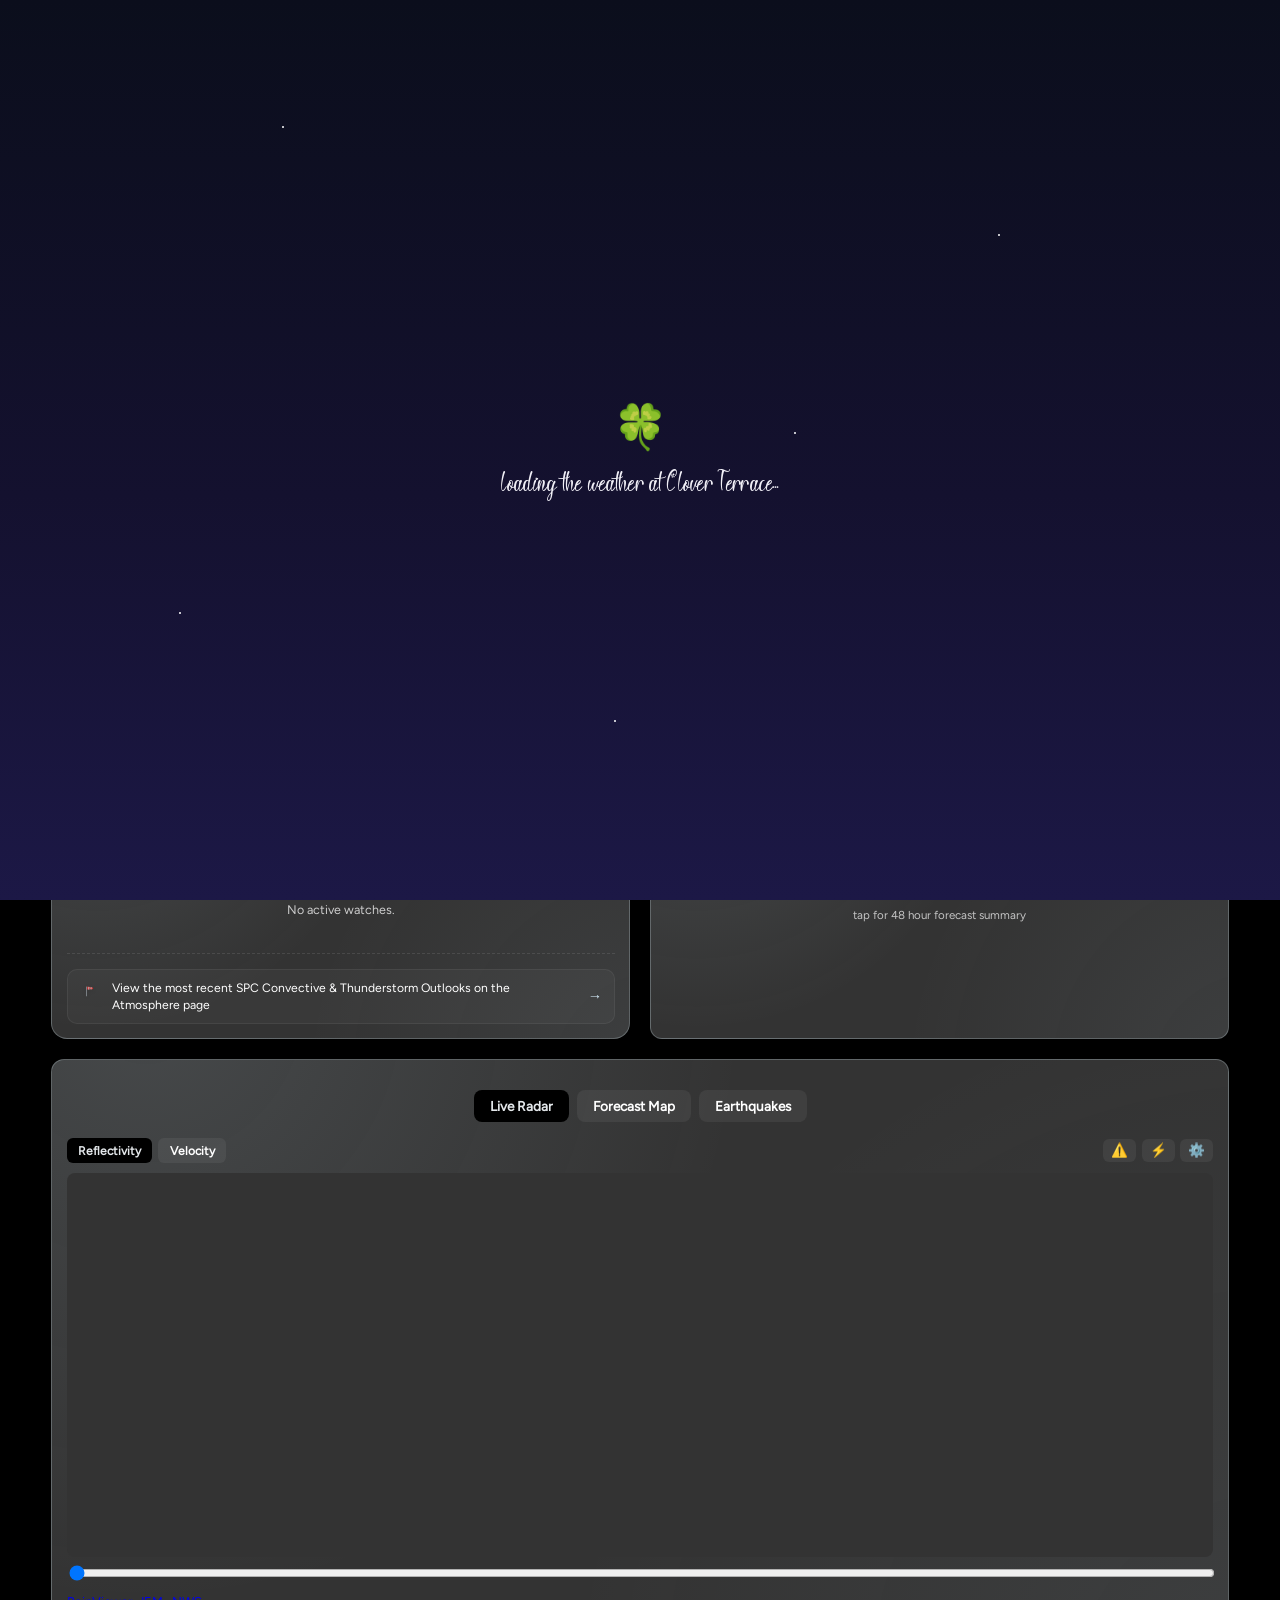
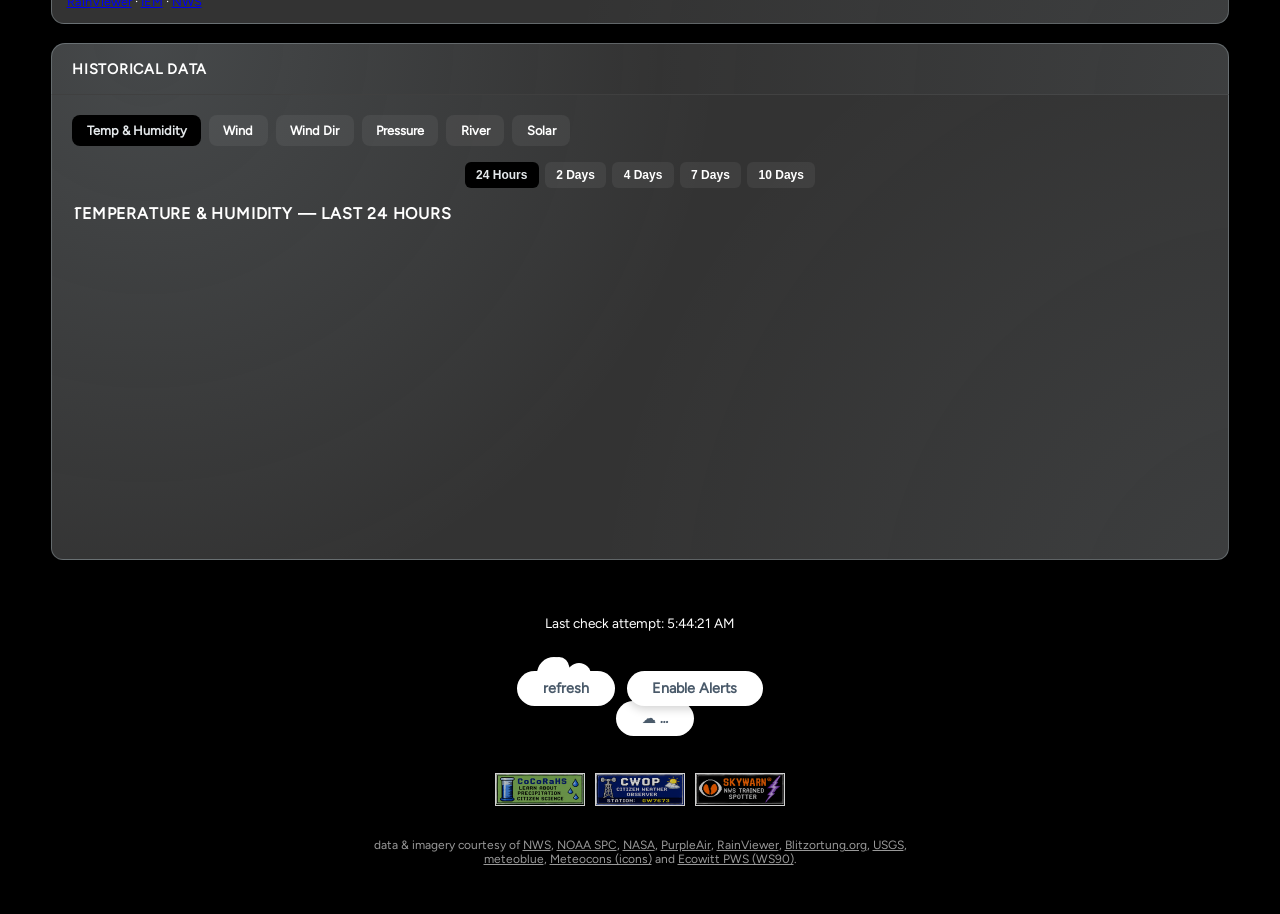
==== index.html @ 5efd1cf9 "Add files via upload" ====
<!DOCTYPE html>
<html lang="en">
<head>
<meta charset="UTF-8">
<script>
  // ~~~~~~~ 🌩️☀️🌈 FOUC prevention 🌈🌤️🌧️ ~~~~~~~\\
  (function () {
    var CACHE_KEY = 'cloverWeatherThemeCache';
    var cached = null;
    try {
      cached = JSON.parse(localStorage.getItem(CACHE_KEY) || 'null');
    } catch (e) {
      cached = null;
    }

    var hour = new Date().getHours();
    var isNightNow = hour < 6 || hour >= 20;

    // only trust the cached theme if it's still the right time-of-day  🌤️
    if (cached && cached.vars && cached.isNight === isNightNow) {
      var root = document.documentElement.style;
      for (var key in cached.vars) {
        if (Object.prototype.hasOwnProperty.call(cached.vars, key)) {
          root.setProperty(key, cached.vars[key]);
        }
      }
    } else {
      document.documentElement.classList.add(
        'show-loading-overlay',
        isNightNow ? 'loading-night' : 'loading-day'
      );
    }
  })();
</script>
  <link rel="preload" as="font" type="font/woff2" href="fonts/macondo-v27-latin-regular.woff2" crossorigin>
<link rel="preload" as="font" type="font/woff2" href="fonts/figtree-v9-latin-regular.woff2" crossorigin>
<meta name="viewport" content="width=device-width, initial-scale=1.0">
<title>Clover Terrace Weather</title>
<meta name="description" content="Live weather conditions, forecast, radar, air quality, and severe weather alerts for Clover Terrace, a higher-elevation micro-climate in Aliquippa, PA.">

<!-- open graph / social preview -->
<meta property="og:type" content="website">
<meta property="og:title" content="Clover Terrace Weather Station">
<meta property="og:description" content="Live weather conditions, forecast, radar, air quality, and severe weather alerts for Clover Terrace, Aliquippa, PA.">
<meta property="og:url" content="https://cloverterrace.github.io/weather/">
<meta property="og:image" content="https://cloverterrace.github.io/weather/icons/icon-512.png">

<!-- twitter card -->
<meta name="twitter:card" content="summary">
<meta name="twitter:title" content="Clover Terrace Weather Station">
<meta name="twitter:description" content="Live weather conditions, forecast, radar, air quality, and severe weather alerts for Clover Terrace, Aliquippa, PA.">
<meta name="twitter:image" content="https://cloverterrace.github.io/weather/icons/icon-512.png">

<link rel="manifest" href="manifest.json">
<meta name="theme-color" content="#0f1724">
  <link rel="icon" href="/icons/icon-192.png" sizes="any">
 <link rel="apple-touch-icon" href="/icons/icon-192.png">
<link rel="stylesheet" href="https://unpkg.com/leaflet@1.9.4/dist/leaflet.css" integrity="sha256-p4NxAoJBhIIN+hmNHrzRCf9tD/miZyoHS5obTRR9BMY=" crossorigin="">
<link rel="stylesheet" href="css/site.css">
<link rel="stylesheet" href="css/navigation.css">



<script src="chart.umd.min.js"></script>
<script src="suncalc.js"></script>
<script src="https://unpkg.com/leaflet@1.9.4/dist/leaflet.js" integrity="sha256-20nQCchB9co0qIjJZRGuk2/Z9VM+kNiyxNV1lvTlZBo=" crossorigin=""></script>
  
</head>

  
  
<body>
  

  <div id="loading-overlay">
    <div class="loading-decor" aria-hidden="true">
      <div class="loading-cloud" style="width:130px;height:44px;top:22%;left:8%;"></div>
      <div class="loading-cloud" style="width:90px;height:32px;top:60%;left:68%;"></div>
      <div class="loading-cloud" style="width:70px;height:26px;top:38%;left:55%;"></div>
      <div class="loading-star" style="top:14%;left:22%;"></div>
      <div class="loading-star" style="top:26%;left:78%; animation-delay:-1s;"></div>
      <div class="loading-star" style="top:68%;left:14%; animation-delay:-2s;"></div>
      <div class="loading-star" style="top:48%;left:62%; animation-delay:-0.6s;"></div>
      <div class="loading-star" style="top:80%;left:48%; animation-delay:-1.6s;"></div>
    </div>
    <div class="loading-icon">🍀</div>
    <div class="loading-text">loading the weather at 
      Clover Terrace…</div>
  </div>
  
  <div id="day-night-overlay" aria-hidden="true">
    <div class="dn-sky"></div>
    <div class="dn-sun">
      <div class="sky-body-frame" style="width: 80px; height: 80px;">
        <img class="sun-body-img" src="https://sdo.gsfc.nasa.gov/assets/img/latest/latest_512_HMII.jpg" alt="Setting sun" style="width: 100%; border-radius: 50%;">
      </div>
    </div>
    <div class="dn-moon">
      <div class="sky-body-frame" style="width: 80px; height: 80px;">
        <img class="moon-body-img" src="https://svs.gsfc.nasa.gov/vis/a000000/a004300/a004310/ph4_full_moon_2k_print.jpg" alt="Rising moon" style="width: 100%; border-radius: 50%;">
      </div>
    </div>
  </div>

    <svg width="0" height="0" style="position:absolute;" aria-hidden="true">
      <defs>
        <filter id="heatShimmerFilter" x="-20%" y="-20%" width="140%" height="140%">
          <feTurbulence type="fractalNoise" baseFrequency="0.012 0.06" numOctaves="2" seed="7" result="turb">
            <animate id="heatShimmerAnimate" attributeName="baseFrequency" dur="9s" values="0.012 0.06;0.016 0.09;0.012 0.06" repeatCount="indefinite" />
          </feTurbulence>
          <feDisplacementMap in="SourceGraphic" in2="turb" scale="8" xChannelSelector="R" yChannelSelector="G" />
        </filter>
      </defs>
    </svg>
    <div id="weather-fx" aria-hidden="true">
    <div class="fx-rain" id="fx-rain"></div>
    <div class="fx-clouds" id="fx-clouds"></div>
    <div class="fx-stars" id="fx-stars"></div>
    <div class="fx-stars-extra" id="fx-stars-extra"></div>
    <div class="fx-aurora" id="fx-aurora"><div class="aurora-glow"></div></div>
    <div class="fx-smoke" id="fx-smoke"><div class="smoke-tint"></div></div>
    <div class="fx-snow" id="fx-snow"></div>
    <div class="fx-lightning" id="fx-lightning"></div>
    <div class="fx-heat-shimmer" id="fx-heat-shimmer"></div>
    <div class="fx-sunrays" id="fx-sunrays"></div>
    <div class="fx-tornado-vignette"></div>
  </div>


  <div id="page-content">

    <nav class="site-nav" aria-label="Clover Terrace Weather sections">
      <a href="index.html" class="nav-brand">
        <img src="icons/cloverwx.png" alt="" class="nav-brand-icon">
        <span></span>
      </a>

      <div class="nav-links">
          <a href="index.html" data-page="index.html">
            <img src="icons/thunderstorms-extreme.svg" alt="" class="nav-icon">Home
          </a>
          <a href="gardening.html" data-page="gardening.html">
            <img src="icons/pollen-flower.svg" alt="" class="nav-icon">Garden
          </a>
          <a href="atmosphere.html" data-page="atmosphere.html">
            <img src="icons/windsock.svg" alt="" class="nav-icon">Atmosphere
          </a>
        <a href="space.html" data-page="space.html">
            <img src="icons/star.svg" alt="" class="nav-icon">Space
        </a>
      </div>
    </nav>

    <h1><span id="weather-icon">🍀</span> Clover Terrace Weather</h1>
  
  <script>
    // ---------- synchronous icon FOUC prevention ----------
    // restores the cached weather icon before the browser paints the header.
    (function() {
      var CACHE_KEY = 'cloverWeatherThemeCache';
      var cached = null;
      try {
        cached = JSON.parse(localStorage.getItem(CACHE_KEY) || 'null');
      } catch (e) {}

      var hour = new Date().getHours();
      var isNightNow = hour < 6 || hour >= 20;

      // ensure the cache is valid for the current time of day and contains the icon
      if (cached && cached.isNight === isNightNow && cached.iconHtml) {
        document.getElementById('weather-icon').innerHTML = cached.iconHtml;
      }
    })();
  </script>

  <div id="subtitle">Loading...</div>

  <div id="alert-banners" role="alert" aria-live="assertive"></div>

  <div id="error-banner" role="alert" aria-live="assertive"></div>

  <div class="desktop-dashboard-layout">
    <div class="desktop-left-rail">
      <div class="sensor-panel" id="grid">
        <div class="card combo-card sensor-hero" id="sensor-hero"></div>
        <div class="glance-strip" id="glance-strip"></div>
      </div>

      <div class="camera-card forecast-card" id="forecast-card">
        <h2>Forecast</h2>
        <div class="forecast-flip-inner">
          <div class="forecast-flip-front">
            <div class="forecast-hourly-strip" id="forecast-hourly-strip"></div>
          </div>
          <div class="forecast-flip-back">
            <div class="forecast-periods" id="forecast-periods"></div>
          </div>
        </div>
        <div class="forecast-flip-hint" id="forecast-flip-hint">tap for 48 hour forecast summary</div>
      </div>
    </div>

    <div class="desktop-right-rail">
      <div class="dashboard-grid">

  <div class="camera-card camera-photo-card sky-photo-card">
    <div class="sky-photo-header">
      <h2>Sky</h2>
      <span class="sky-live-dot" aria-hidden="true"></span>
      <span class="sky-live-label">Live</span>
    </div>

    <div class="sky-photo-frame">
      <img id="camera-img" src="https://clover-wx-camera-1028879236258.us-central1.run.app/camera/latest.jpg" alt="Latest snapshot from the weather station camera">
    </div>

    <!-- shown only when aurora activity is strong enough that the camera
         might actually catch it -- see updateSkyConnector() in site.js -->
    <div class="sky-connector" id="sky-connector" hidden></div>

    <div class="sky-conditions">
      <span class="sky-conditions-label">Viewing tonight</span>
      <div class="sky-badges" id="sky-badges"></div>
    </div>

    <video id="camera-mobile-timelapse-video" class="camera-mobile-timelapse-video" controls playsinline preload="metadata" aria-label="Yesterday's station camera time lapse"></video>

    <div class="sky-photo-actions">
      <button id="camera-mobile-timelapse-btn" class="camera-mobile-timelapse-btn" type="button">Yesterday's Time Lapse</button>
      <a class="sky-photo-link" href="space.html">
        View live sky tracking &amp; moon phase
        <span class="storm-center-atm-arrow">&rarr;</span>
      </a>
    </div>
  </div>

  <div class="camera-card outlook-card">
    <div class="outlook-card-header">
      <h2><span class="card-icon"><img src="icons/thunderstorms.svg" alt=""></span>Storm Center</h2>
      <div class="storm-desk-livebar">
        <span class="storm-desk-live"></span>
        <span id="storm-desk-updated">waiting for update</span>
      </div>
    </div>

    <!-- each tab below has its own "No active ___" empty state, but the
         whole card still hides via updateStormCenterVisibility() in site.js
         whenever there are no active watches/statements at all -- that's
         intentional (see .desktop-dashboard-layout.storm-hidden in
         site.css, which lets Sky Conditions expand to fill the freed
         space on desktop instead of leaving a gap). -->
    <div class="storm-top" id="storm-top">
      <div class="nws-tabs" id="nws-tabs" role="tablist" aria-label="Storm alerts and discussions">
        <button class="nws-tab active" type="button" role="tab" aria-selected="true" aria-controls="nws-panel-watches" data-target="nws-panel-watches">
          <span class="card-icon"><img src="icons/code-orange.svg" alt=""></span>
          <span class="nws-tab-label nws-tab-label-full">Watches</span>
          <span class="nws-tab-label nws-tab-label-short">Watches</span>
          <span class="nws-tab-count" id="nws-count-watches">0</span>
        </button>
        <!-- Mesoscale Discussions moved to the Atmosphere page (analytical/
             predictive content) -- see atmosphere.html's Forecast Discussion
             panel. This tab intentionally no longer exists here. -->
        <button class="nws-tab" type="button" role="tab" aria-selected="false" aria-controls="nws-panel-statements" data-target="nws-panel-statements">
          <span class="card-icon"><img src="icons/code-yellow.svg" alt=""></span>
          <span class="nws-tab-label nws-tab-label-full">NWS Updates</span>
          <span class="nws-tab-label nws-tab-label-short">NWS</span>
          <span class="nws-tab-count" id="nws-count-statements">0</span>
        </button>
      </div>

      <div class="nws-panel active" id="nws-panel-watches" role="tabpanel">
        <div class="nws-list" id="nws-list-watches"><div class="nws-empty">No active watches.</div></div>
      </div>
      <div class="nws-panel" id="nws-panel-statements" role="tabpanel">
        <div class="nws-list" id="nws-list-statements"><div class="nws-empty">No recent NWS updates.</div></div>
      </div>
    </div>

    <div class="storm-center-atm-link">
      <a href="atmosphere.html">
        <span class="card-icon"><img src="icons/windsock.svg" alt=""></span>
        View the most recent SPC Convective &amp; Thunderstorm Outlooks on the Atmosphere page
        <span class="storm-center-atm-arrow">&rarr;</span>
      </a>
    </div>
  </div>

      </div> <!-- .dashboard-grid -->
    </div> <!-- .desktop-right-rail -->
  </div> <!-- .desktop-dashboard-layout -->

 <div class="web-tools-grid">

<div class="chart-card weather-map-card">
  <h2></h2>
  <div class="map-tabs">
    <button class="map-tab active" data-target="map-panel-radar">Live Radar</button>
    <button class="map-tab" data-target="map-panel-forecast">Forecast Map</button>
    <button class="map-tab" data-target="map-panel-quakes">Earthquakes</button>
  </div>

  <div class="map-panel active" id="map-panel-radar">
    <div class="radar-controls">
      <div class="radar-product-toggle">
        <button class="radar-product-btn active" data-product="reflectivity" type="button">Reflectivity</button>
        <button class="radar-product-btn" data-product="velocity" type="button">Velocity</button>
      </div>
      <div class="radar-overlay-toggles">
        <button class="radar-overlay-btn" id="radar-toggle-warnings" type="button" aria-pressed="false" title="NWS warnings &amp; watches">⚠️</button>
        <button class="radar-overlay-btn" id="radar-toggle-lightning" type="button" aria-pressed="false" title="Recent lightning">⚡</button>
        <button class="radar-overlay-btn" id="radar-toggle-settings" type="button" aria-pressed="false" title="Playback settings">⚙️</button>
        <div class="radar-settings-panel" id="radar-settings-panel">
          <label>Playback speed
            <input type="range" id="radar-speed-slider" min="200" max="1500" step="50" value="700">
          </label>
          <label>Layer opacity
            <input type="range" id="radar-opacity-slider" min="20" max="100" step="5" value="75">
          </label>
        </div>
      </div>
    </div>
    <div class="rainviewer-map" id="rainviewer-map"></div>
    <input type="range" class="radar-scrubber" id="radar-scrubber" min="0" max="0" value="0" step="1" title="Drag to scrub through recent radar frames">
    <div class="radar-frame-time" id="radar-frame-time"></div>
    <div class="map-attribution"><a href="https://www.rainviewer.com/" target="_blank" rel="noopener">RainViewer</a> &middot; <a href="https://mesonet.agron.iastate.edu/" target="_blank" rel="noopener">IEM</a> &middot; <a href="https://www.weather.gov/" target="_blank" rel="noopener">NWS</a></div>
  </div>

  <div class="map-panel" id="map-panel-forecast">
    <iframe data-src="https://www.meteoblue.com/en/weather/maps/widget/40.616N-80.274E339_America%2FNew_York?windAnimation=1&gust=1&satellite=1&cloudsAndPrecipitation=1&temperature=1&sunshine=1&extremeForecastIndex=1&geoloc=fixed&tempunit=F&lengthunit=imperial&windunit=mph&zoom=6&autowidth=auto&user_key=8134bd0af0541cef&embed_key=d66f82d141afbc64&sig=6603f082f9b0195f2a320cd4d879ab45b1976f9a06721ed0592e3de0900955bb" frameborder="0" scrolling="NO" allowtransparency="true" sandbox="allow-same-origin allow-scripts allow-popups allow-popups-to-escape-sandbox"></iframe>
    <div class="map-attribution"><a href="https://www.meteoblue.com/en/weather/week/index" target="_blank" rel="noopener">meteoblue</a></div>
  </div>

  <div class="map-panel" id="map-panel-quakes">
    <div class="quake-range-buttons">
      <button class="quake-range-btn active" data-feed="2.5_day">Past Day</button>
      <button class="quake-range-btn" data-feed="2.5_week">Past Week</button>
      <button class="quake-range-btn" data-feed="4.5_week">M4.5+</button>
      <button class="quake-range-btn" data-feed="significant_month">Significant</button>
    </div>
    <div class="rainviewer-map" id="quake-map"></div>
    <div class="radar-frame-time" id="quake-caption">Loading&hellip;</div>
    <div class="quake-legend">
      <span><span class="quake-legend-dot" style="background:#ff8a3d"></span>Shallow &lt;33km</span>
      <span><span class="quake-legend-dot" style="background:#ff5f3d"></span>Mid 33&ndash;150km</span>
      <span><span class="quake-legend-dot" style="background:#3ddbff"></span>Deep &gt;150km</span>
    </div>
    <div class="map-attribution"><a href="https://earthquake.usgs.gov/earthquakes/feed/" target="_blank" rel="noopener">USGS Earthquake Hazards Program</a></div>
  </div>
</div>

  
<div class="charts-dropdown">
    <div class="charts-dropdown-header">Historical Data</div>
  <div class="charts-dropdown-body">
    <div class="chart-tabs">
      <button class="chart-tab active" data-target="chart-card-temp">Temp &amp; Humidity</button>
      <button class="chart-tab" data-target="chart-card-wind">Wind</button>
      <button class="chart-tab" data-target="chart-card-windrose">Wind Dir</button>
      <button class="chart-tab" data-target="chart-card-pressure">Pressure</button>
      <button class="chart-tab" data-target="chart-card-river">River</button>
      <button class="chart-tab" data-target="chart-card-solar">Solar</button>
    </div>

    <div class="range-buttons">
      <button class="range-btn active" data-hours="24">24 Hours</button>
      <button class="range-btn" data-hours="48">2 Days</button>
      <button class="range-btn" data-hours="96">4 Days</button>
      <button class="range-btn" data-hours="168">7 Days</button>
      <button class="range-btn" data-hours="240">10 Days</button>
    </div>

    <div class="chart-card active" id="chart-card-temp">
      <h2 id="historyChart-title">Temperature &amp; Humidity — Last 24 Hours</h2>
      <div class="chart-wrap">
        <canvas id="historyChart"></canvas>
      </div>
    </div>

    <div class="chart-card" id="chart-card-wind">
      <h2 id="windChart-title">Wind Speed &amp; Gusts — Last 24 Hours</h2>
      <div class="chart-wrap">
        <canvas id="windChart"></canvas>
      </div>
    </div>

    <div class="chart-card" id="chart-card-windrose">
      <h2 id="windRoseChart-title">Wind Direction — Last 24 Hours</h2>
      <div class="chart-wrap">
        <canvas id="windRoseChart"></canvas>
      </div>
    </div>

    <div class="chart-card" id="chart-card-pressure">
      <h2 id="pressureChart-title">Barometric Pressure — Last 24 Hours</h2>
      <div class="chart-wrap">
        <canvas id="pressureChart"></canvas>
      </div>
    </div>

    <div class="chart-card" id="chart-card-river">
      <h2 id="riverChart-title">River Gauge — Last 24 Hours</h2>
      <div class="chart-wrap">
        <canvas id="riverChart"></canvas>
      </div>
    </div>

    <div class="chart-card" id="chart-card-solar">
      <h2 id="solarChart-title">Solar Illumination — Last 24 Hours</h2>
      <div class="chart-wrap">
        <canvas id="solarChart"></canvas>
      </div>
    </div>
  </div>
  </div>

 </div> <!-- .web-tools-grid -->

  <div id="camera-lightbox" class="camera-lightbox" aria-hidden="true" role="dialog" aria-modal="true" aria-label="Station camera photo">
    <button id="camera-lightbox-close" class="camera-lightbox-close" type="button" aria-label="Close station camera photo">&times;</button>
    <img id="camera-lightbox-img" src="https://clover-wx-camera-1028879236258.us-central1.run.app/camera/latest.jpg" alt="Latest snapshot from the weather station camera">
    <video id="camera-lightbox-video" controls playsinline preload="metadata" aria-label="Yesterday's station camera time lapse"></video>
    <button id="camera-timelapse-btn" class="camera-timelapse-btn" type="button">Yesterday's Time Lapse</button>
  </div>

  <div id="status" aria-live="polite"></div>

  <div class="footer-actions" style="display: flex; flex-direction: column; align-items: center; gap: 4px;">
  <!-- top row of clouds -->
  <div style="display: flex; gap: 12px; z-index: 2;">
    <button id="refresh-btn" class="cloud-btn">refresh</button>
    <button id="share-btn" class="cloud-btn" style="display:none;">share</button>
    <button id="push-alerts-btn" class="cloud-btn" type="button" aria-pressed="false">Enable Alerts</button>
  </div>

  <!-- bottom offset cloud -->
  <!-- position relative and negative top margin creates the natural cloud overlap -->
  <div id="visitor-counter" class="visitor-cloud" style="position: relative; top: -9px; left: 15px; z-index: 1;">
    <div class="visitor-cloud-puff" style="width:36px;height:36px;top:-15px;left:16px;"></div>
    <div class="visitor-cloud-puff" style="width:28px;height:28px;top:-10px;right:18px;"></div>
    <div class="visitor-cloud-puff" style="width:22px;height:22px;top:-6px;left:44%;"></div>
    <span id="visitor-count-text">☁️ …</span>
  </div>
</div>


  <!-- ☀️🌧️🌪️ footer badges ⛈️⛅️🌈. -->
  <div class="footer-badges">
    <a class="footer-badge-link" href="https://www.cocorahs.org/" target="_blank" rel="noopener" aria-label="CoCoRaHS">
      <img src="icons/badges/cocorahsbadge.png" alt="CoCoRaHS">
    </a>
    <a class="footer-badge-link" href="http://wxqa.com/" target="_blank" rel="noopener" aria-label="CWOP">
      <img src="icons/badges/cwopbadge.png" alt="CWOP">
    </a>
    <a class="footer-badge-link" href="https://www.weather.gov/skywarn/" target="_blank" rel="noopener" aria-label="SKYWARN">
      <img src="icons/badges/skywarnbadge.png" alt="SKYWARN">
    </a>
  </div>

  <footer id="credits-footer">
    data &amp; imagery courtesy of
    <a href="https://www.weather.gov/" target="_blank" rel="noopener">NWS</a>,
    <a href="https://www.spc.noaa.gov/" target="_blank" rel="noopener">NOAA SPC</a>,
    <a href="https://www.nasa.gov/" target="_blank" rel="noopener">NASA</a>,
    <a href="https://www2.purpleair.com/" target="_blank" rel="noopener">PurpleAir</a>,
    <a href="https://www.rainviewer.com/" target="_blank" rel="noopener">RainViewer</a>,
    <a href="https://www.blitzortung.org/" target="_blank" rel="noopener">Blitzortung.org</a>,
    <a href="https://earthquake.usgs.gov/" target="_blank" rel="noopener">USGS</a>,
    <a href="https://www.meteoblue.com/" target="_blank" rel="noopener">meteoblue</a>,
    <a href="https://meteocons.com/icons/" target="_blank" rel="noopener">Meteocons (icons)</a>
    and <a href="https://www.ecowitt.com/" target="_blank" rel="noopener">Ecowitt PWS (WS90)</a>.
  </footer>

  </div>

  <!-- hidden theme-preview easter egg: a low-opacity 🌈 pinned to the
       screen corner (position:fixed, so it's reachable from anywhere on
       the page, not just the footer). tap it to reveal the theme preview
       panel built by populateThemePreviewRow(). -->
  <button id="theme-egg-trigger" type="button" aria-label="theme previews" aria-expanded="false" aria-controls="theme-preview-panel">🌈</button>
  <div id="theme-preview-panel" aria-hidden="true">
    <p class="theme-preview-hint">psst, try a theme</p>
    <div id="theme-preview-row"></div>
  </div>
    
<script src="js/navigation.js" defer></script>
<script src="js/site.js"></script>

   
  
</body> 
</html>
---- css/site.css ----
:root {
    --bg-color: #000000;
    --card-color: #333333;
    --title-color: #ffffff;
    --accent-color: #CEE5F2;
    --text-color: #ffffff;
    --muted-color: #ffffff;
    --font-family: Macondo, system-ui, -apple-system, sans-serif;

    /* ---------- shared "accent frame"---------*/
    --card-accent-border: 1px solid color-mix(in srgb, var(--accent-color) 18%, rgba(255,255,255,0.09));
    --card-corner-glow:
      radial-gradient(circle at 8% -10%, color-mix(in srgb, var(--accent-color) 12%, transparent), transparent 48%),
      radial-gradient(circle at 105% 115%, color-mix(in srgb, var(--accent-color) 7%, transparent), transparent 52%);

    /* ---------- font customization ---------- */
    /* defaults to --font-family above.*/
    --font-page-title: Macondo, Palatino, serif;       /* "Clover Terrace Weather Station" at the very top */
    --font-card-heading: Figtree, Tahoma, serif;       /* every card's section header — "Sky & Space", "SPC Convective Outlook", chart titles, etc. */
    --font-body: Figtree, Tahoma, sans-serif;          /* general prose within cards outside the dashboard grid — subtitle, status line, forecast periods, alert banners, sun/moon details, sky badges */
    --font-details: Figtree, Tahoma, sans-serif;       /* same tier as --font-body; secondary/finer print outside the dashboard grid */
    --font-grid-label: Figtree, Tahoma, sans-serif;    /* ALL descriptive text inside the dashboard grid tiles — tile headers ("TEMPERATURE"), column labels ("FEELS LIKE"), captions ("actual 73.9°F", "strikes today"), context lines, peak/unit captions */
    --font-grid-value: Figtree, Tahoma, sans-serif;    /* ALL numeric readouts inside the dashboard grid tiles — both the large "current" number and the smaller "peak"/secondary number beneath it. size is the only thing that differs between the two tiers; font + color stay the same */

    /* ---------- grid tile color roles ---------- */
    --value-color: var(--accent-color);                /* dashboard tile numbers — current value AND the smaller peak/secondary value beneath it */
    --label-color: var(--muted-color);                  /* dashboard tile descriptive text — headings, column labels, captions, context lines */

    /* soft ambient shadow shared by the page title and all icons */
    --icon-shadow: drop-shadow(0 1px 2px rgba(0,0,0,0.16));
  }
* { box-sizing: border-box; }
/* 💜 changes the default color for the tap-highlight flash 💜 */
* {
    -webkit-tap-highlight-color: transparent;
    -webkit-tap-highlight-color: rgba(0,0,0,0);
  }
/* 🍀💜🌙 installed fonts (from dafont and google fonts) ❄️☔🌩️ */
/* macondo-regular - latin 🌈*/
@font-face {
  font-display: swap; /* Check https://developer.mozilla.org/en-US/docs/Web/CSS/@font-face/font-display for other options. */
  font-family: 'Macondo';
  font-style: normal;
  font-weight: 400;
  src: url('../fonts/macondo-v27-latin-regular.woff2') format('woff2'); /* Chrome 36+, Opera 23+, Firefox 39+, Safari 12+, iOS 10+ */
}
/* groovy clouds - latin  🌥️*/
@font-face {
  font-display: swap;
  font-family: 'Groovy Clouds';
  font-style: normal;
  font-weight: 400;
  src: url('../fonts/Groovy Clouds.woff2') format('woff2'); 
}
/* jelly choco - latin ☁️ */
@font-face {
  font-display: swap;
  font-family: 'Jelly Choco';
  font-style: normal;
  font-weight: 400;
  src: url('../fonts/jellychoco.woff2') format('woff2'); 
}
/* figtree-regular - latin 🍀*/
@font-face {
  font-display: swap; /* Check https://developer.mozilla.org/en-US/docs/Web/CSS/@font-face/font-display for other options. */
  font-family: 'Figtree';
  font-style: normal;
  font-weight: 400;
  src: url('../fonts/figtree-v9-latin-regular.woff2') format('woff2'); /* Chrome 36+, Opera 23+, Firefox 39+, Safari 12+, iOS 10+ */
}
/* lavishly-yours-regular - latin 🌙*/
@font-face {
  font-display: swap; /* Check https://developer.mozilla.org/en-US/docs/Web/CSS/@font-face/font-display for other options. */
  font-family: 'Lavishly Yours';
  font-style: normal;
  font-weight: 400;
  src: url('../fonts/lavishly-yours-v7-latin-regular.woff2') format('woff2'); /* Chrome 36+, Opera 23+, Firefox 39+, Safari 12+, iOS 10+ */
}
/* letter magic - latin ☀️*/
@font-face {
  font-display: swap;
  font-family: 'Letter Magic';
  font-style: normal;
  font-weight: 400;
  src: url('../fonts/Letter Magic.woff2') format('woff2'); 
}
/* Monas - latin ☀️*/
@font-face {
  font-display: swap;
  font-family: 'Monas';
  font-style: normal;
  font-weight: 400;
  src: url('../fonts/Monas.woff2') format('woff2'); 
}
/* nightwindsent - latin 🌙💨*/
@font-face {
  font-display: swap;
  font-family: 'NightWindSent';
  font-style: normal;
  font-weight: 400;
  src: url('../fonts/NightWindSent.woff2') format('woff2'); 
}
/* sunny love - latin 🍀💜*/
@font-face {
  font-display: swap;
  font-family: 'Sunny Love';
  font-style: normal;
  font-weight: 400;
  src: url('../fonts/Sunny Love.woff2') format('woff2'); 
}
/* snowby - latin ❄️*/
@font-face {
  font-display: swap;
  font-family: 'Snowby';
  font-style: normal;
  font-weight: 400;
  src: url('../fonts/Snowby.woff2') format('woff2'); 
}
/* eagle-lake-regular - latin ☔*/
@font-face {
  font-display: swap; /* Check https://developer.mozilla.org/en-US/docs/Web/CSS/@font-face/font-display for other options. */
  font-family: 'Eagle Lake';
  font-style: normal;
  font-weight: 400;
  src: url('../fonts/eagle-lake-v26-latin-regular.woff2') format('woff2'); /* Chrome 36+, Opera 23+, Firefox 39+, Safari 12+, iOS 10+ */
}
/* tornado-regular - latin 🌪️*/
@font-face {
  font-display: swap;
  font-family: 'Tornado';
  font-style: normal;
  font-weight: 400;
  src: url('../fonts/Tornado Serif Font - Demo.woff2') format('woff2'); /* Chrome 36+, Opera 23+, Firefox 39+, Safari 12+, iOS 10+ */
}
body {
    margin: 0;
    padding: 2rem 1rem;
    background: var(--bg-color);
    color: var(--text-color);
    font-family: var(--font-family);
    display: flex;
    flex-direction: column;
    align-items: center;
    transition: background-color 0.6s ease;
  }
h1 {
    margin-bottom: 0.25rem;
    font-weight: 600;
    font-family: var(--font-page-title);
    color: var(--title-color);
    text-shadow: 0 2px 6px rgba(0,0,0,0.14);
  }
.weather-icon-img {
    height: 1.1em;
    width: auto;
    vertical-align: -0.15em;
    filter: var(--icon-shadow);
  }
.meteocon {
    width: 1.1em;
    height: 1.1em;
    vertical-align: -0.15em;
    margin-right: 0.15em;
    object-fit: contain;
  }
.card-icon {
    display: inline-block;
    width: 22px;
    height: 22px;
    overflow: hidden;
    vertical-align: -6px;
    margin-right: 0.35em;
    /* shadow lives on the container, not the cropped image inside it */
    filter: var(--icon-shadow);
  }
.card-icon img {
    display: block;
    width: 100%;
    height: 100%;
    transform: scale(1.45);
    transform-origin: center;
  }
/* 🌙 NASA's dial-a-moon print images (the same source .sky-body-frame /
     .moon-body-img use in the Sky & Space card below) are square photos
     with a lot of built-in black padding around the actual moon disc.
     a plain img at any size just shows that padding scaled up along with
     it. same fix as .sky-body-frame: a fixed-size, clipped circular
     frame with the image scaled up past its edges. more moon less border 🌙 */
.weather-icon-moon-frame {
     display: flex;
     align-items: center;
     justify-content: center;
     width: 1.25em;
     height: 1.25em;
     border-radius: 50%;
     overflow: hidden;
     object-position: center;
     margin-right: 0.15em;
     background: #050505;
     box-shadow: 0 2px 8px rgba(0,0,0,0.24);
   }
.weather-icon-moon-img {
     display: block;
     width: 100%;
     height: 100%;
     object-fit: cover;
     transform: scale(1.8);
   }
#subtitle {
    color: var(--muted-color);
    margin-bottom: 2rem;
    font-size: 0.95rem;
    font-family: var(--font-body);
  }
.priority-card-head {
    display: flex;
    align-items: center;
    justify-content: center;
    gap: 0.45rem;
    margin-bottom: 0.8rem;
  }
.priority-icon {
    width: 34px;
    height: 34px;
    overflow: hidden;
    flex: 0 0 34px;
  }
.priority-icon img {
    display: block;
    width: 100%;
    height: 100%;
    transform: scale(1.35);
    transform-origin: center;
  }
.priority-heading {
    color: var(--label-color);
    font-size: 0.8rem;
    text-transform: uppercase;
    letter-spacing: 0.05em;
    font-family: var(--font-grid-label);
  }
.priority-value {
    font-size: 2.15rem !important;
  }
.priority-glance-row {
    align-items: center;
  }
.priority-context {
    margin-top: 0.8rem;
    text-align: center;
    color: var(--label-color);
    font-size: 0.76rem;
    line-height: 1.35;
    font-family: var(--font-grid-label);
  }
.priority-context span { opacity: 0.55; margin: 0 0.2rem; }
.priority-single-value {
    text-align: center;
  }
.wind-priority-row,
  .pressure-priority-row,
  .lightning-priority-row {
    display: flex;
    align-items: center;
    justify-content: center;
    gap: 1rem;
  }
.wind-priority-metric,
  .lightning-priority-row .priority-single-value {
    flex: 1;
    text-align: center;
  }
/* wind tile front extra peak values */
.wind-metric-label {
    display: block;
    font-size: 0.7rem;
    color: var(--label-color);
    margin-top: 2px;
    font-family: var(--font-grid-label);
  }
.wind-metric-peak {
    margin-top: 0.45rem;
    padding-top: 0.4rem;
    border-top: 1px solid rgba(255,255,255,0.1);
    display: flex;
    flex-direction: column;
    align-items: center;
    gap: 1px;
  }
.wind-metric-peak-label {
    font-size: 0.6rem;
    text-transform: uppercase;
    letter-spacing: 0.04em;
    color: var(--label-color);
    opacity: 0.85;
    font-family: var(--font-grid-label);
  }
.wind-metric-peak-value {
    font-size: 0.92rem;
    font-weight: 600;
    color: var(--value-color);
    font-family: var(--font-grid-value);
  }
.wind-card .wind-metric-peak-value .unit {
    font-size: 0.44rem;
    font-weight: 500;
    margin-left: 1px;
    color: var(--label-color);
  }
.priority-compass { flex: 0 0 112px; }
.priority-dual-row .combo-col { flex: 1; text-align: center; }
.compact-storm-note { margin-top: 0.7rem; font-size: 0.76rem; }
@media (max-width: 560px) {.priority-value { font-size: 1.9rem !important; }
.priority-compass { flex-basis: 92px; }
.wind-priority-row { gap: 0.4rem; }}
/* hero + glance-strip ⛅*/
#grid.sensor-panel {
  container-type: inline-size;
  container-name: sensorpanel;
  display: flex;
  flex-direction: column;
  gap: 0.9rem;
  width: 100%;
  max-width: 900px;
}
.sensor-hero {
  width: 100%;
  min-height: 0;
  position: relative; /* anchors .lightning-map-panel's inset:0 to the hero
                          itself -- without this it has no positioned
                          ancestor and sizes against the page instead. */
  touch-action: pan-y;
}
@keyframes heroSlideInRight {
  from { opacity: 0; transform: translateX(22px); }
  to   { opacity: 1; transform: translateX(0); }
}
@keyframes heroSlideInLeft {
  from { opacity: 0; transform: translateX(-22px); }
  to   { opacity: 1; transform: translateX(0); }
}
.sensor-hero.hero-anim-in-right { animation: heroSlideInRight 0.22s ease-out; }
.sensor-hero.hero-anim-in-left  { animation: heroSlideInLeft 0.22s ease-out; }
@media (prefers-reduced-motion: reduce) {
  .sensor-hero.hero-anim-in-right,
  .sensor-hero.hero-anim-in-left { animation: none; }
}
.glance-strip {
  display: flex;
  flex-direction: column;
  gap: 1px;
  background: var(--card-corner-glow), var(--card-color);
  border: var(--card-accent-border);
  border-radius: 12px;
  padding: 0.4rem;
}
@container sensorpanel (min-width: 460px) {
  .glance-strip {
    display: grid;
    grid-template-columns: repeat(2, minmax(0, 1fr));
    gap: 1px 0.6rem;
  }
}
.glance-item {
  display: grid;
  grid-template-columns: 20px minmax(3.6em, auto) 1.1em minmax(0, 1fr);
  align-items: center;
  column-gap: 0.55rem;
  width: 100%;
  min-width: 0;
  padding: 0.4rem 0.55rem;
  border-radius: 8px;
  background: transparent;
  border: 1px solid transparent;
  cursor: pointer;
  text-align: left;
  font-family: var(--font-grid-label);
  color: inherit;
  -webkit-tap-highlight-color: transparent;
  touch-action: pan-y;
}
.glance-item:nth-child(even) {
  background: color-mix(in srgb, var(--label-color, #9aa8b5) 6%, transparent);
}
/* the rule above stripes by DOM order, which reads correctly as
   alternating rows in the single-column list -- but once the strip
   becomes the 2-up grid below, "even" means "everything in the right
   column," producing a solid left/right split instead of row stripes.
   override with a row-aware pattern once that grid is active (must come
   after the base rule above -- @container carries no extra specificity,
   so later-in-file is what lets this win). */
@container sensorpanel (min-width: 460px) {
  .glance-item:nth-child(even) { background: transparent; }
  .glance-item:nth-child(4n+3),
  .glance-item:nth-child(4n) {
    background: color-mix(in srgb, var(--label-color, #9aa8b5) 6%, transparent);
  }
}
.glance-item:hover,
.glance-item:focus-visible {
  background: rgba(255,255,255,0.09);
  outline: none;
}
.glance-item.active {
  background: color-mix(in srgb, var(--accent-color, #5b9fd9) 18%, transparent);
  border-color: color-mix(in srgb, var(--accent-color, #5b9fd9) 55%, transparent);
}
.glance-item.notable:not(.active) .glance-item-value {
  color: #e2913f;
}
.glance-item-icon {
  width: 20px;
  height: 20px;
  display: flex;
  align-items: center;
  justify-content: center;
}
.glance-item-icon img { width: 100%; height: 100%; object-fit: contain; }
.glance-item-value {
  font-weight: 600;
  font-size: 0.92rem;
  white-space: nowrap;
}
.glance-item-value .unit {
  font-size: 0.68em;
  font-weight: 500;
  opacity: 0.75;
  margin-left: 0.15em;
}
.glance-item-trend {
  text-align: center;
  font-size: 0.8rem;
  opacity: 0.9;
}
.glance-item-context {
  min-width: 0;
  overflow: hidden;
  text-overflow: ellipsis;
  white-space: nowrap;
  font-size: 0.72rem;
  color: var(--label-color, #9aa8b5);
  text-align: right;
}
@media (max-width: 380px) {
  .glance-item-context { display: none; }
  .glance-item { grid-template-columns: 20px minmax(3.6em, auto) 1.1em; }
}
.lightning-map-toggle-btn {
  align-self: flex-start;
  margin-top: 0.6rem;
  padding: 0.4rem 0.75rem;
  border-radius: 8px;
  border: 1px solid rgba(255,255,255,0.18);
  background: rgba(255,255,255,0.06);
  color: inherit;
  font-size: 0.8rem;
  cursor: pointer;
}
.lightning-map-toggle-btn:hover { background: rgba(255,255,255,0.12); }
.card {
    background: var(--card-corner-glow), var(--card-color);
    border: var(--card-accent-border);
    border-radius: 12px;
    padding: 1.25rem;
    box-shadow: 0 2px 8px rgba(0,0,0,0.25);
    display: flex;
    flex-direction: column;
    justify-content: center;
    align-self: stretch;
    width: 100%;
    min-width: 0;
    box-sizing: border-box;
    container-type: inline-size;
    container-name: card;
  }
.card-expandable {
    cursor: pointer;
    outline: none;
    position: relative;
  }
.card-expandable:focus-visible {
    box-shadow: 0 2px 8px rgba(0,0,0,0.25), 0 0 0 2px var(--accent-color);
  }
.card-expandable::after {
    content: '';
    position: absolute;
    inset: 0;
    border-radius: 12px;
    background: color-mix(in srgb, var(--accent-color) 22%, transparent);
    opacity: 0;
    pointer-events: none;
    transition: opacity 0.15s ease;
    z-index: 2;
  }
.card-expandable:active::after {
    opacity: 1;
    transition-duration: 0.05s;
  }
/* hide site-wide: the hint text */
.card-expand-hint {
    display: none;
  }
.card-expand-panel {
    max-height: 0;
    overflow: hidden;
    opacity: 0;
    transition: max-height 0.3s ease, opacity 0.25s ease, margin-top 0.3s ease;
  }
.combo-row {
    display: flex;
    justify-content: space-between;
    width: 100%;
  }
.combo-col {
    display: flex;
    flex-direction: column;
    flex: 1;
  }
.extreme-item {
    display: flex;
    flex-direction: column;
    align-items: center;
    line-height: 1.2;
  }
.high-arrow { color: #ff8659; font-weight: bold; margin-right: 2px; }
.low-arrow { color: #4fc3f7; font-weight: bold; margin-right: 2px; }
/* the default arrow colors above are tuned for dark cards;
     swap in deeper shades of the same hues just for themes marked light*/
.theme-light-card .high-arrow { color: #C1470F; }
.theme-light-card .low-arrow  { color: #0E6FA3; }
/* every hairline border / subtle panel tint is white, this changes section boundaries, dividers, and tab/item
     outlines to a darker shade when needed depending on how light the active card color is. */
.ext-time { font-size: 0.7rem; color: var(--muted-color); opacity: 0.75; margin-top: 1px; line-height: 1; }
.extra-row {
    display: flex;
    justify-content: space-between;
    font-size: 0.8rem;
    margin-top: 5px;
    color: var(--muted-color);
    font-family: var(--font-body);
  }
.extra-row span {
    color: var(--accent-color);
    font-weight: 600;
  }
.card .label {
    color: var(--label-color);
    font-size: 0.8rem;
    text-transform: uppercase;
    letter-spacing: 0.05em;
    margin-bottom: 0.5rem;
    font-family: var(--font-grid-label);
    text-align: center;
  }
.card .value {
    font-size: 1.8rem;
    font-weight: 600;
    color: var(--value-color);
    font-family: var(--font-grid-value);
    text-align: center;
  }
.card .unit {
    font-size: 0.6rem;
    font-weight: 500;
    color: var(--label-color);
    margin-left: 0.15rem;
    font-family: var(--font-grid-value);
  }
/*-*-*-*- wind compass -*-*-*-*/
.wind-compass {
    position: relative;
    width: 100%;
    max-width: 105px;
    aspect-ratio: 1 / 1;
    margin: 0 auto;
  }
.wind-compass-ring {
    width: 100%;
    height: 100%;
    display: block;
    overflow: visible;
  }
.wind-compass-arrow {
    transition: transform 0.6s ease;
  }
.wind-compass-center {
    position: absolute;
    inset: 0;
    display: flex;
    flex-direction: column;
    align-items: center;
    justify-content: center;
    pointer-events: none;
  }
.wind-compass-degrees {
    font-size: 1.4rem;
    font-weight: 600;
    color: var(--value-color);
    font-family: var(--font-grid-value);
    line-height: 1;
  }
.wind-compass-degrees .unit {
    font-size: 1rem;
  }
.wind-compass-cardinal {
    font-size: 0.85rem;
    font-weight: 700;
    color: var(--label-color);
    margin-top: 0.3rem;
    letter-spacing: 0.03em;
    font-family: var(--font-grid-label);
  }
.card-footer-metrics {
  display: grid;
  grid-template-columns: 1fr auto 1fr;
  align-items: center;
  font-family: var(--font-body);
  color: var(--accent-color); 
}
.card-footer-metrics .metric-left { 
  text-align: center; 
  font-size: 0.75rem; 
}
.card-footer-metrics .metric-center { 
  text-align: center; 
  font-size: 1rem; 
}
.card-footer-metrics .metric-right { 
  text-align: center; 
  font-size: 0.75rem; 
}
.card-footer-metrics span {
  color: var(--accent-color);
  font-weight: 600;
}
#status {
    margin-top: 2rem;
    color: var(--muted-color);
    font-size: 0.85rem;
    text-align: center;
    font-family: var(--font-body);
  }
#credits-footer {
    margin-top: 2rem;
    margin-bottom: 1rem;
    padding: 0 1rem;
    color: var(--muted-color);
    font-size: 0.75rem;
    text-align: center;
    font-family: var(--font-body);
    opacity: 0.6;
    max-width: 600px;
  }
#credits-footer a {
    color: inherit;
  }
#theme-preview-row {
    display: flex;
    justify-content: center;
    flex-wrap: wrap;
    gap: 8px;
    max-width: 200px;
    font-size: 0.85rem;
    user-select: none;
  }
/* ---------- "link back" badge row --------🌪️ */
.footer-badges {
    display: flex;
    flex-wrap: wrap;
    justify-content: center;
    align-items: center;
    gap: 10px;
    margin-top: 1.75rem;
  }
.footer-badge-link {
    display: inline-block;
    line-height: 0;
    border: 1px solid var(--muted-color);
    opacity: 0.82;
    transition: opacity 0.15s ease, transform 0.15s ease;
  }
.footer-badge-link:hover,
  .footer-badge-link:focus-visible {
    opacity: 1;
    transform: translateY(-1px);
  }
.footer-badge-link img {
    display: block;
    height: 31px;      /* classic 88x31 webring-badge height -- width follows each badge's own aspect ratio */
    width: auto;
  }
/* ---------- hidden theme-preview easter egg ---------- */
/* tiny and low-opacity at rest -- meant to be found 
     brightens on hover/focus/open. */
#theme-egg-trigger {
    position: fixed;
    right: 10px;
    bottom: 10px;
    z-index: 500;
    width: 30px;
    height: 30px;
    display: flex;
    align-items: center;
    justify-content: center;
    font-size: 1rem;
    background: none;
    border: none;
    padding: 0;
    cursor: pointer;
    opacity: 0.16;
    transition: opacity 0.2s ease, transform 0.2s ease;
  }
#theme-egg-trigger:hover,
  #theme-egg-trigger:focus-visible,
  #theme-egg-trigger.egg-open {
    opacity: 0.9;
    transform: scale(1.15);
  }
#theme-preview-panel {
    position: fixed;
    right: 10px;
    bottom: 48px;
    z-index: 500;
    background: var(--card-color);
    border: 1px solid rgba(255,255,255,0.12);
    border-radius: 10px;
    padding: 10px 12px;
    box-shadow: 0 4px 18px rgba(0,0,0,0.35);
    opacity: 0;
    transform: translateY(6px) scale(0.97);
    pointer-events: none;
    transition: opacity 0.18s ease, transform 0.18s ease;
  }
#theme-preview-panel.open {
    opacity: 1;
    transform: translateY(0) scale(1);
    pointer-events: auto;
  }
#theme-preview-panel .theme-preview-hint {
    font-size: 0.62rem;
    color: var(--muted-color);
    text-align: center;
    margin: 0 0 6px;
    opacity: 0.7;
    font-family: var(--font-body);
  }
.theme-preview-icon {
    display: inline-block;
    width: 28px;
    height: 28px;
    overflow: hidden;
    line-height: 28px;
    text-align: center;
    cursor: pointer;
  }
.theme-preview-icon img {
    display: block;
    width: 100%;
    height: 100%;
    object-fit: contain;
    transform: scale(1.45);
    transform-origin: center;
  }
#error-banner {
    display: none;
    background: #4a1f1f;
    color: #ffb4b4;
    padding: 0.75rem 1rem;
    border-radius: 8px;
    margin-bottom: 1.5rem;
    max-width: 900px;
    width: 100%;
    text-align: center;
  }
.chart-card {
    position: relative;
    overflow: hidden;
    background: var(--card-corner-glow), var(--card-color);
    border: var(--card-accent-border);
    border-radius: 12px;
    padding: 1.25rem;
    margin-top: 1.5rem;
    width: 100%;
    max-width: 900px;
    box-shadow: 0 2px 8px rgba(0,0,0,0.25);
  }
.chart-card h2 {
    margin: 0 0 1rem 0;
    font-size: 1rem;
    color: var(--muted-color);
    font-weight: 600;
    text-transform: uppercase;
    letter-spacing: 0.05em;
    font-family: var(--font-card-heading);
  }
/*~*~*~*~ aqi card ~*~*~*~*/
.aqi-category {
    font-size: 0.44em;
    display: block;
  }
.aqi-summary {
    font-family: var(--font-grid-label);
    color: var(--label-color);
  }
.aqi-scale-compact {
    display: flex;
    flex-direction: column;
    gap: 4px;
  }
.aqi-scale-row {
    display: flex;
    align-items: center;
    gap: 0.5rem;
    padding: 2px 2px;
    font-family: var(--font-details);
    font-size: 0.72rem;
  }
.aqi-scale-dot {
    width: 8px;
    height: 8px;
    border-radius: 50%;
    flex: 0 0 8px;
  }
.aqi-scale-range {
    flex: 0 0 4.2em;
    color: var(--muted-color);
  }
.aqi-scale-label {
    font-weight: 600;
  }
.aqi-scale-legend {
    flex-direction: row;
    flex-wrap: wrap;
    gap: 4px 10px;
  }
.aqi-legend-chip {
    display: inline-flex;
    align-items: center;
    gap: 5px;
    font-size: clamp(0.56rem, 2.2cqw, 0.64rem);
    color: var(--muted-color);
    font-family: var(--font-details);
    white-space: nowrap;
  }
/*-*-*-*- pressure card *-*-*-*/
.pressure-trend {
    font-size: 0.85em;
    margin-left: 0.25em;
    display: inline-flex;
    align-items: center;
    vertical-align: middle;
  }
.pressure-card .pressure-trend {
    font-size: 0.85rem;
    margin-left: 0.15em;
  }
.pressure-card .pressure-trend .meteocon {
    width: auto;
    height: 1em;
    margin-right: 0;
  }
.trend-rising  { color: #6fcf97; }
.trend-falling { color: #ff7e67; }
.trend-steady  { color: var(--muted-color); }
.pressure-cape-spark {
    width: 100%;
    margin-top: 0.55rem;
  }
.pc-sparkline {
    display: block;
    width: 100%;
    height: 32px;
  }
.pc-spark-line {
    fill: none;
    stroke-width: 2;
    stroke-linejoin: round;
    stroke-linecap: round;
    vector-effect: non-scaling-stroke;
  }
.pc-spark-pressure { stroke: var(--accent-color); }
.pc-spark-cape { stroke: #ffb347; opacity: 0.85; }
/* ---------- "at a glance" priority row (temp / feels like / dew point) ---------- */
.glance-row {
    display: flex;
    justify-content: space-between;
    width: 100%;
  }
.glance-col {
    display: flex;
    flex-direction: column;
    align-items: center;
    flex: 1;
    text-align: center;
  }
.glance-col + .glance-col {
    border-left: 1px solid rgba(255,255,255,0.1);
  }
.glance-col .label {
    font-size: 0.6rem;
    white-space: nowrap;
  }
.glance-sub {
    font-size: 0.7rem;
    color: var(--label-color);
    margin-top: 2px;
    font-family: var(--font-grid-label);
  }
.glance-sub-label {
    font-size: 0.8em;
    opacity: 0.85;
  }
.storm-note {
    margin-top: 12px;
    padding-top: 10px;
    border-top: 1px solid rgba(255,255,255,0.1);
    font-size: 0.78rem;
    color: var(--muted-color);
    font-family: var(--font-body);
    text-align: center;
    line-height: 1.4;
  }
.storm-note strong { color: var(--accent-color); }
/* ----------* expanded detail panels *----------*/
.detail-panel {
    display: flex;
    flex-direction: column;
    gap: 10px;
  }
.detail-panel-head {
    display: flex;
    align-items: center;
    justify-content: space-between;
    gap: 10px;
    margin-bottom: 1px;
  }
.detail-panel-status {
    display: inline-flex;
    align-items: center;
    gap: 6px;
    font-size: 0.61rem;
    letter-spacing: 0.08em;
    text-transform: uppercase;
    color: var(--muted-color);
    opacity: 0.72;
    font-family: var(--font-details);
  }
.detail-panel-status::before {
    content: "";
    width: 5px;
    height: 5px;
    border-radius: 50%;
    background: var(--accent-color);
    box-shadow: 0 0 7px var(--accent-color);
    opacity: 0.75;
  }
.detail-section {
    border: 1px solid rgba(255,255,255,0.07);
    border-radius: 9px;
    background: rgba(255,255,255,0.018);
    overflow: hidden;
  }
.detail-section[open] {
    background: rgba(255,255,255,0.028);
  }
.detail-section > summary {
    list-style: none;
    cursor: pointer;
    display: flex;
    align-items: center;
    justify-content: space-between;
    gap: 10px;
    padding: 8px 10px;
    color: var(--text-color);
    font-family: var(--font-details);
    font-size: 0.67rem;
    letter-spacing: 0.055em;
    text-transform: uppercase;
    user-select: none;
  }
.detail-section > summary::-webkit-details-marker { display: none; }
.detail-section > summary::after {
    content: "＋";
    color: var(--muted-color);
    font-size: 0.8rem;
    opacity: 0.7;
  }
.detail-section[open] > summary::after {
    content: "−";
  }
.detail-section > summary:hover {
    background: rgba(255,255,255,0.025);
  }
.detail-section-body {
    padding: 0 8px 8px;
  }
.extra-data-list {
    display: grid;
    grid-template-columns: repeat(2, minmax(0, 1fr));
    gap: 6px;
  }
.extra-data-row {
    min-width: 0;
    min-height: 43px;
    display: flex;
    flex-direction: column;
    justify-content: center;
    gap: 3px;
    padding: 7px 8px;
    border: 1px solid rgba(255,255,255,0.055);
    border-radius: 7px;
    background: rgba(0,0,0,0.055);
    font-family: var(--font-body);
  }
.extra-data-label {
    color: var(--muted-color);
    display: flex;
    align-items: center;
    min-width: 0;
    font-size: 0.66rem;
    line-height: 1.15;
  }
.extra-data-value {
    color: var(--accent-color);
    font-weight: 600;
    text-align: left;
    font-size: 0.82rem;
    line-height: 1.15;
    overflow-wrap: anywhere;
    word-break: normal;
    hyphens: auto;
    text-wrap: pretty;
  }
.extra-data-note {
    font-size: 0.68rem;
    color: var(--muted-color);
    opacity: 0.82;
    margin: 2px 3px 0;
    font-family: var(--font-details);
    line-height: 1.45;
  }
.detail-rule {
    height: 1px;
    margin: 1px 3px;
    background: linear-gradient(90deg, transparent, rgba(255,255,255,0.09), transparent);
  }
/* ---------- tile visual components ----------*/
.gauge-bar { padding: 2px 2px 0; }
.gauge-bar + .gauge-bar { margin-top: 10px; }
.gauge-bar-head {
    display: flex;
    justify-content: space-between;
    align-items: baseline;
    gap: 0.4rem;
    margin-bottom: 6px;
    flex-wrap: wrap;
  }
.gauge-bar-label {
    font-size: clamp(0.58rem, 2.4cqw, 0.66rem);
    color: var(--muted-color);
    text-transform: uppercase;
    letter-spacing: 0.04em;
    font-family: var(--font-details);
    line-height: 1.2;
  }
.gauge-bar-value {
    font-size: clamp(0.68rem, 3cqw, 0.8rem);
    font-weight: 700;
    font-family: var(--font-body);
    color: var(--value-color);
    line-height: 1.2;
    text-align: right;
  }
.gauge-bar-track {
    position: relative;
    height: 8px;
    border-radius: 5px;
    box-shadow: inset 0 0 0 1px rgba(255,255,255,0.07);
  }
.gauge-bar-marker {
    position: absolute;
    top: 50%;
    width: 3px;
    height: 16px;
    background: #fff;
    border-radius: 2px;
    transform: translate(-50%, -50%);
    box-shadow: 0 0 0 1px rgba(0,0,0,0.55), 0 0 5px rgba(0,0,0,0.55);
  }
.gauge-bar-scale {
    display: flex;
    justify-content: space-between;
    margin-top: 4px;
    font-size: clamp(0.52rem, 2.1cqw, 0.6rem);
    color: var(--muted-color);
    opacity: 0.85;
    font-family: var(--font-details);
    line-height: 1.2;
  }
.bar-compare-list {
    display: flex;
    flex-direction: column;
    gap: 6px;
  }
.bar-compare-row {
    display: flex;
    align-items: center;
    gap: 0.45rem;
    min-width: 0;
  }
.bar-compare-label {
    flex: 0 0 auto;
    width: clamp(2.6rem, 15cqw, 3.7rem);
    font-size: clamp(0.56rem, 2.3cqw, 0.64rem);
    color: var(--muted-color);
    overflow: hidden;
    text-overflow: ellipsis;
    white-space: nowrap;
    font-family: var(--font-details);
  }
.bar-compare-track {
    flex: 1 1 auto;
    height: 9px;
    border-radius: 5px;
    background: rgba(255,255,255,0.065);
    overflow: hidden;
    min-width: 18px;
  }
.bar-compare-fill {
    height: 100%;
    border-radius: 5px;
    min-width: 3px;
  }
.bar-compare-value {
    flex: 0 0 auto;
    font-size: clamp(0.6rem, 2.6cqw, 0.7rem);
    font-weight: 700;
    color: var(--accent-color);
    min-width: clamp(2.6rem, 15cqw, 3.6rem);
    text-align: right;
    font-family: var(--font-body);
  }
.stat-chip-row {
    display: flex;
    gap: 6px;
    flex-wrap: wrap;
  }
.stat-chip {
    flex: 1 1 auto;
    min-width: 0;
    display: flex;
    align-items: center;
    gap: 6px;
    padding: 6px 8px;
    border-radius: 7px;
    border: 1px solid rgba(255,255,255,0.055);
    background: rgba(0,0,0,0.055);
  }
.stat-chip-dot {
    width: 8px;
    height: 8px;
    border-radius: 50%;
    flex: 0 0 8px;
  }
.stat-chip-text {
    min-width: 0;
    overflow: hidden;
  }
.stat-chip-label {
    display: block;
    font-size: clamp(0.54rem, 2.2cqw, 0.6rem);
    color: var(--muted-color);
    line-height: 1.15;
    font-family: var(--font-details);
    white-space: nowrap;
    overflow: hidden;
    text-overflow: ellipsis;
  }
.stat-chip-value {
    display: block;
    font-size: clamp(0.66rem, 2.8cqw, 0.78rem);
    font-weight: 700;
    line-height: 1.25;
    overflow-wrap: anywhere;
    color: var(--value-color);
  }
.wind-back-layout {
    display: flex;
    flex-direction: column;
    align-items: center;
    gap: 2px;
    margin-bottom: 8px;
  }
.wind-back-compass {
    width: clamp(100px, 58cqw, 140px);
  }
.wind-back-compass .wind-compass {
    max-width: 100%;
  }
.wind-back-compass .wind-compass-degrees {
    font-size: clamp(0.9rem, 7.5cqw, 1.25rem);
  }
.wind-back-compass .wind-compass-cardinal {
    font-size: clamp(0.6rem, 4.8cqw, 0.8rem);
    margin-top: 0.15rem;
  }
@container card (max-width: 190px) {
    .bar-compare-row {
      flex-wrap: wrap;
      row-gap: 2px;
    }
    .bar-compare-label {
      width: auto;
      flex: 1 1 auto;
      order: 1;
    }
    .bar-compare-value {
      order: 2;
      min-width: auto;
    }
    .bar-compare-track {
      order: 3;
      flex: 1 1 100%;
    }
    .gauge-bar-head { gap: 0.2rem; }
    .stat-chip-row { gap: 4px; }
    .wind-back-compass {
      width: clamp(84px, 52cqw, 112px);
    }
  }
/* ----------🌪️🌩️ SPC / NWS live storm desk 🌪️🌩️---------- */
.nws-card {
    background: var(--card-color);
    border-radius: 12px;
    padding: 1.25rem;
    box-shadow: 0 2px 8px rgba(0,0,0,0.25);
  }
.nws-card h2 {
    margin: 0 0 0.9rem;
    font-size: 1rem;
    color: var(--muted-color);
    font-weight: 600;
    text-transform: uppercase;
    letter-spacing: 0.05em;
    font-family: var(--font-card-heading);
    text-align: center;
  }
/* compact status strip: three related information sources, one visual group. */
.nws-tabs {
    display: grid;
    grid-template-columns: repeat(3, minmax(0, 1fr));
    gap: 6px;
    margin-bottom: 0.9rem;
  }
.nws-tab {
    min-width: 0;
    min-height: 48px;
    background: rgba(255,255,255,0.035);
    border: 1px solid rgba(255,255,255,0.065);
    color: var(--muted-color);
    padding: 7px 8px;
    border-radius: 10px;
    font-size: 0.67rem;
    font-family: var(--font-body);
    cursor: pointer;
    display: flex;
    align-items: center;
    justify-content: center;
    gap: 6px;
    transition: background 0.2s ease, border-color 0.2s ease, color 0.2s ease, transform 0.2s ease;
  }
.nws-tab:hover {
    background: rgba(255,255,255,0.06);
    border-color: rgba(255,255,255,0.1);
  }
.nws-tab .nws-tab-label {
    min-width: 0;
    overflow: hidden;
    text-overflow: ellipsis;
    white-space: nowrap;
  }
.nws-tab-label-short { display: none; }
.nws-tab .nws-tab-count {
    flex: 0 0 auto;
    min-width: 20px;
    background: rgba(0,0,0,0.16);
    border-radius: 999px;
    padding: 2px 6px;
    font-size: 0.61rem;
    font-weight: 700;
    text-align: center;
  }
.nws-tab.active {
    background: rgba(255,255,255,0.075);
    border-color: rgba(255,255,255,0.13);
    color: var(--text-color);
    font-weight: 600;
    box-shadow: inset 0 1px 0 rgba(255,255,255,0.04);
  }
.nws-panel { display: none; }
.nws-panel.active { display: block; }
.nws-list {
    display: flex;
    flex-direction: column;
    gap: 7px;
  }
.nws-item {
    position: relative;
    background: rgba(255,255,255,0.035);
    border: 1px solid rgba(255,255,255,0.055);
    border-radius: 10px;
    padding: 10px 11px;
    cursor: pointer;
    transition: background 0.2s ease, border-color 0.2s ease, transform 0.2s ease;
  }
.nws-item:hover {
    background: rgba(255,255,255,0.05);
    border-color: rgba(255,255,255,0.09);
  }
.nws-item.expanded {
    background: rgba(255,255,255,0.045);
  }
.nws-item-header {
    display: flex;
    align-items: flex-start;
    gap: 9px;
  }
.nws-item-icon {
    flex-shrink: 0;
    width: 27px;
    height: 27px;
    overflow: hidden;
    margin-top: 1px;
    opacity: 0.92;
    /* shadow on the container so it isn't clipped by the crop below */
    filter: var(--icon-shadow);
  }
.nws-item-icon img {
    display: block;
    width: 100%;
    height: 100%;
    transform: scale(1.35);
    transform-origin: center;
  }
.nws-item-body { flex: 1; min-width: 0; }
.nws-item-title-row {
    display: flex;
    align-items: baseline;
    justify-content: space-between;
    gap: 8px;
  }
.nws-item-title {
    min-width: 0;
    font-weight: 600;
    color: var(--text-color);
    font-family: var(--font-body);
    font-size: 0.88rem;
    line-height: 1.25;
  }
.nws-item-title-tags {
    flex: 0 0 auto;
    display: flex;
    align-items: center;
    gap: 6px;
  }
.nws-item-age {
    flex: 0 0 auto;
    color: var(--muted-color);
    opacity: 0.7;
    font-family: var(--font-details);
    font-size: 0.61rem;
  }
.nws-prob-badge {
    flex: 0 0 auto;
    background: rgba(255,179,71,0.16);
    color: #ffb347;
    border: 1px solid rgba(255,179,71,0.35);
    border-radius: 9px;
    padding: 1px 6px;
    font-family: var(--font-details);
    font-size: 0.6rem;
    white-space: nowrap;
  }
.nws-item-summary {
    font-size: 0.77rem;
    color: var(--muted-color);
    font-family: var(--font-body);
    margin-top: 5px;
    line-height: 1.4;
  }
.nws-item { text-align: left; }
.nws-headline {
    margin-top: 8px;
    padding-left: 10px;
    border-left: 3px solid currentColor;
  }
.nws-badge-tor    .nws-headline { color: #ff5b5b; }
.nws-badge-severe .nws-headline { color: #ffb347; }
.nws-badge-flood  .nws-headline { color: #5ba8ff; }
.nws-badge-winter .nws-headline { color: #cfe8ff; }
.nws-badge-other  .nws-headline { color: var(--muted-color); }
.nws-headline-label {
    color: inherit;
    opacity: 0.8;
    font-family: var(--font-details);
    font-size: 0.56rem;
    text-transform: uppercase;
    letter-spacing: 0.07em;
    margin-bottom: 2px;
  }
.nws-headline-value {
    color: var(--text-color);
    font-family: var(--font-body);
    font-weight: 700;
    font-size: 0.92rem;
    line-height: 1.3;
    overflow-wrap: break-word;
  }
.nws-meta-strip {
    display: flex;
    flex-wrap: wrap;
    align-items: baseline;
    row-gap: 4px;
    margin-top: 9px;
    font-family: var(--font-details);
    font-size: 0.68rem;
    color: var(--muted-color);
  }
.nws-meta-item strong { color: var(--text-color); font-weight: 600; }
.nws-meta-dot { margin: 0 7px; opacity: 0.4; }
.nws-meta-remaining.urgent strong { color: #ff5b5b; }
.nws-meta-remaining.soon strong { color: #ffb347; }
.nws-time-bar {
    margin-top: 6px;
    height: 3px;
    border-radius: 999px;
    background: rgba(255,255,255,0.08);
    overflow: hidden;
  }
.nws-time-bar-fill {
    height: 100%;
    border-radius: inherit;
    background: currentColor;
    opacity: 0.8;
  }
.nws-location {
    margin-top: 10px;
    padding-top: 9px;
    border-top: 1px solid rgba(255,255,255,0.07);
  }
.nws-location-label {
    color: var(--muted-color);
    font-family: var(--font-details);
    font-size: 0.56rem;
    text-transform: uppercase;
    letter-spacing: 0.06em;
    margin-bottom: 3px;
    opacity: 0.85;
  }
.nws-location-text {
    color: var(--text-color);
    font-family: var(--font-body);
    font-size: 0.76rem;
    line-height: 1.5;
    opacity: 0.92;
    overflow-wrap: break-word;
  }
.theme-light-card .nws-time-bar { background: rgba(0,0,0,0.08); }
.theme-light-card .nws-location { border-top-color: rgba(0,0,0,0.09); }
.nws-item-summary { display: none; }
.nws-item-hint {
    display: inline-flex;
    align-items: center;
    gap: 5px;
    font-size: 0.62rem;
    color: var(--accent-color);
    opacity: 0.72;
    margin-top: 6px;
    font-family: var(--font-details);
  }
.nws-item-hint::after { content: '＋'; }
.nws-item.expanded .nws-item-hint::after { content: '−'; }
.nws-item-details {
    display: flex;
    flex-direction: column;
    gap: 11px;
    max-height: 0;
    overflow: hidden;
    opacity: 0;
    transform: translateY(-3px);
    transition: max-height 0.35s ease, opacity 0.22s ease, transform 0.22s ease, margin-top 0.3s ease, padding-top 0.3s ease;
  }
.nws-item.expanded .nws-item-details {
    max-height: 2400px;
    opacity: 1;
    transform: translateY(0);
    margin-top: 10px;
    padding-top: 10px;
    border-top: 1px solid rgba(255,255,255,0.07);
  }

.nws-detail-block {
    min-width: 0;
    padding-left: 9px;
    border-left: 2px solid rgba(255,255,255,0.12);
  }
.nws-detail-label {
    color: var(--muted-color);
    font-family: var(--font-details);
    font-size: 0.58rem;
    text-transform: uppercase;
    letter-spacing: 0.06em;
    margin-bottom: 3px;
  }
.nws-detail-text {
    color: var(--text-color);
    font-family: var(--font-body);
    font-size: 0.76rem;
    line-height: 1.55;
    overflow-wrap: anywhere;
  }
.theme-light-card .nws-detail-block { border-left-color: rgba(0,0,0,0.14); }
.nws-item-link {
    display: inline-flex;
    margin-top: 7px;
    font-size: 0.66rem;
    color: var(--accent-color);
    opacity: 0.8;
  }
.nws-empty {
    text-align: center;
    color: var(--muted-color);
    font-size: 0.78rem;
    font-family: var(--font-body);
    padding: 1.25rem 0;
    opacity: 0.75;
  }
.nws-badge-tor    { border-left: 3px solid #ff5b5b; }
.nws-badge-severe { border-left: 3px solid #ffb347; }
.nws-badge-flood  { border-left: 3px solid #5ba8ff; }
.nws-badge-winter { border-left: 3px solid #cfe8ff; }
.nws-badge-other  { border-left: 3px solid var(--muted-color); }
.storm-desk-livebar {
    display: flex;
    align-items: center;
    justify-content: center;
    gap: 8px;
    flex-wrap: wrap;
    margin: 0 0 0.8rem;
    color: var(--muted-color);
    font-family: var(--font-details);
    font-size: 0.62rem;
  }
.storm-desk-live {
    display: inline-flex;
    align-items: center;
    gap: 5px;
  }
.storm-desk-live::before {
    content: '';
    width: 5px;
    height: 5px;
    border-radius: 50%;
    background: var(--accent-color);
    box-shadow: 0 0 7px var(--accent-color);
    opacity: 0.8;
  }
@media (max-width: 520px) {.nws-tabs { grid-template-columns: repeat(3, minmax(0, 1fr)); gap: 5px; }
.nws-tab { min-height: 43px; padding: 6px 4px; font-size: 0.61rem; gap: 3px; }
.nws-tab .card-icon { display: none; }
.nws-tab .nws-tab-count { min-width: 18px; padding: 1px 4px; font-size: 0.57rem; }
.nws-tab-label-full { display: none; }
.nws-tab-label-short { display: inline; }
.nws-item-title-row { display: block; }
.nws-item-title-tags { display: flex; margin-top: 2px; }
.nws-empty { padding: 0.85rem 0; }}
/* ---*---*--- historical charts ---*---*--- */
.charts-dropdown {
    width: 100%;
    max-width: 900px;
    margin-top: 1.5rem;
  }

.charts-dropdown-body {
    background: var(--card-corner-glow), var(--card-color);
    border: var(--card-accent-border);
    border-radius: 0 0 12px 12px;
    padding: 1.25rem;
    border-top: 1px solid rgba(255, 255, 255, 0.06);
  }
.charts-dropdown-header {
    position: relative;
    overflow: hidden;
    background: var(--card-corner-glow), var(--card-color);
    border: var(--card-accent-border);
    border-bottom: none;
    border-radius: 12px 12px 0 0;
    padding: 1rem 1.25rem;
    font-weight: 600;
    color: var(--muted-color);
    text-transform: uppercase;
    letter-spacing: 0.05em;
    font-size: 0.9rem;
    font-family: var(--font-card-heading);
  }
/* one chart visible at a time */
.chart-tabs {
    display: flex;
    justify-content: flex-start;
    flex-wrap: nowrap;
    gap: clamp(0.3rem, 1.5vw, 0.5rem);
    margin-bottom: 1rem;
    overflow-x: auto;
    -webkit-overflow-scrolling: touch;
    scrollbar-width: none;
  }
.chart-tabs::-webkit-scrollbar {
    display: none;
  }
.chart-tab {
    background: rgba(255, 255, 255, 0.06);
    border: none;
    color: var(--muted-color);
    font-family: var(--font-details);
    padding: 0.5rem clamp(0.5rem, 3vw, 0.9rem);
    border-radius: 8px;
    cursor: pointer;
    font-size: clamp(0.68rem, 3vw, 0.8rem);
    font-weight: 600;
    white-space: nowrap;
    flex: 0 0 auto;
  }
.chart-tab.active {
    background: var(--bg-color);
    font-family: var(--font-body);
    color: #e4e8eb;
  }
.charts-dropdown .chart-card {
    display: none;
    background: transparent;
    border: none;
    box-shadow: none;
    padding: 0;
    margin-top: 0;
    max-width: none;
  }
.charts-dropdown .chart-card.active {
    display: block;
  }
.chart-wrap {
    position: relative;
    height: 300px;
  }
body.theme-extreme-heat .card {
    background:
      linear-gradient(145deg, color-mix(in srgb, var(--accent-color) 5.5%, transparent), transparent 58%),
      var(--card-color);
    border: 1px solid color-mix(in srgb, var(--accent-color) 7.5%, transparent);
    box-shadow:
      0 3px 12px rgba(32, 12, 7, 0.28),
      0 0 22px color-mix(in srgb, var(--accent-color) 2.5%, transparent);
  }
body.theme-extreme-heat-night .card {
    background:
      linear-gradient(145deg, color-mix(in srgb, var(--accent-color) 4.5%, transparent), transparent 58%),
      var(--card-color);
    border: 1px solid color-mix(in srgb, var(--accent-color) 6.5%, transparent);
    box-shadow:
      0 3px 14px rgba(0, 0, 0, 0.32),
      0 0 24px color-mix(in srgb, var(--accent-color) 2%, transparent);
  }
/* soft ambient warmth rather than a saturated orange glow. */
body.theme-extreme-heat #weather-fx::after,
  body.theme-extreme-heat-night #weather-fx::after {
    content: "";
    position: absolute;
    inset: -15%;
    pointer-events: none;
    background:
      radial-gradient(circle at 50% 8%, color-mix(in srgb, var(--accent-color) 5.5%, transparent), transparent 42%),
      radial-gradient(circle at 15% 85%, color-mix(in srgb, var(--accent-color) 4%, transparent), transparent 36%),
      radial-gradient(circle at 88% 78%, color-mix(in srgb, var(--accent-color) 3.5%, transparent), transparent 34%);
    mix-blend-mode: screen;
    opacity: 0.72;
    animation: heat-ember-breathe 8s ease-in-out infinite;
  }
body.theme-extreme-heat-night #weather-fx::after {
    background:
      radial-gradient(circle at 50% 10%, color-mix(in srgb, var(--accent-color) 4.5%, transparent), transparent 40%),
      radial-gradient(circle at 18% 82%, color-mix(in srgb, var(--accent-color) 3.5%, transparent), transparent 36%),
      radial-gradient(circle at 86% 78%, color-mix(in srgb, var(--accent-color) 3%, transparent), transparent 34%);
  }
@keyframes heat-ember-breathe {
    0%, 100% { transform: scale(1); opacity: 0.62; }
    50%      { transform: scale(1.02); opacity: 0.78; }
  }
@media (prefers-reduced-motion: reduce) {body.theme-extreme-heat #weather-fx::after,
    body.theme-extreme-heat-night #weather-fx::after {
      animation: none;
    }}
/* ---------- footer actions area (clouds) ---------- */
.footer-actions {
    display: flex;
    justify-content: center;
    align-items: center;
    flex-wrap: wrap;
    gap: 1.5rem;
    margin-top: 2.5rem;
    width: 100%;
    max-width: 900px;
  }
.cloud-btn {
    position: relative;
    display: inline-flex;
    align-items: center;
    justify-content: center;
    background: #ffffff;
    color: #4a5a6a;
    font-weight: 700;
    font-size: 0.9rem;
    padding: 0.55rem 1.6rem;
    border-radius: 999px;
    box-shadow: 0 3px 10px rgba(0, 0, 0, 0.18);
    border: none;
    cursor: pointer;
    font-family: var(--font-body);
    transition: transform 0.2s ease, opacity 0.3s ease;
    z-index: 1; /* context for puffs */
  }
.cloud-btn:hover:not(:disabled) {
    transform: translateY(-2px);
  }
.cloud-btn:active:not(:disabled) {
    transform: translateY(1px);
  }
.cloud-btn:disabled {
    opacity: 0.6;
    cursor: not-allowed;
  }
.cloud-btn::before,
  .cloud-btn::after {
    content: '';
    position: absolute;
    background: #ffffff;
    border-radius: 50%;
    z-index: -1;
  }
/* refresh button cloud shape */
#refresh-btn::before {
    width: 34px; height: 34px;
    top: -14px; left: 20px;
  }
#refresh-btn::after {
    width: 24px; height: 24px;
    top: -8px; right: 24px;
    box-shadow: -20px -8px 0 -2px #ffffff; /* tiny third puff */
  }
/* share button cloud shape */
#share-btn::before {
    width: 28px; height: 28px;
    top: -12px; left: 16px;
  }
#share-btn::after {
    width: 20px; height: 20px;
    top: -6px; right: 18px;
  }
/* -*-*-*- visitor counter -*-*-* */
.visitor-cloud {
    position: relative;
    display: inline-flex;
    align-items: center;
    justify-content: center;
    background: #ffffff;
    color: #4a5a6a;
    font-weight: 700;
    font-size: 0.9rem;
    padding: 0.55rem 1.6rem;
    border-radius: 999px;
    box-shadow: 0 3px 10px rgba(0, 0, 0, 0.18);
  }
.visitor-cloud-puff {
    position: absolute;
    background: #ffffff;
    border-radius: 50%;
  }
#visitor-count-text {
    position: relative;
  }
/* -*-*-*-*- camera card -*-*-*-*- */
.camera-card {
    position: relative;
    overflow: hidden;
    background: var(--card-corner-glow), var(--card-color);
    border: var(--card-accent-border);
    border-radius: 12px;
    padding: 1.25rem;
    margin-top: 1.5rem;
    width: 100%;
    max-width: 900px;
    box-shadow: 0 2px 8px rgba(0,0,0,0.25);
    text-align: center;
  }
.camera-card h2 {
    margin: 0 0 1rem 0;
    font-size: 1rem;
    color: var(--muted-color);
    font-weight: 600;
    text-transform: uppercase;
    letter-spacing: 0.05em;
    font-family: var(--font-card-heading);
  }
.camera-card img {
    max-width: 100%;
    border-radius: 8px;
    display: block;
    margin: 0 auto;
  }
.camera-mobile-timelapse-video {
    display: none;
    width: 100%;
    max-width: 100%;
    margin: 0 auto;
    border-radius: 8px;
    background: #000;
    box-shadow: 0 3px 12px rgba(0,0,0,0.18);
  }
.camera-mobile-timelapse-btn {
    display: block;
    width: min(100%, 22rem);
    margin: 0.85rem auto 0;
    padding: 0.8rem 1.1rem;
    border: 0;
    border-radius: 999px;
    background: var(--accent-color, #6b8fb3);
    color: #fff;
    font: inherit;
    font-size: 0.95rem;
    font-weight: 600;
    cursor: pointer;
    box-shadow: 0 3px 10px rgba(0,0,0,0.18);
  }
.camera-mobile-timelapse-btn:hover,
  .camera-mobile-timelapse-btn:focus-visible {
    filter: brightness(1.06);
    outline: none;
  }
/* ~*~*~*~*~ unified Sky card (live camera + tonight's viewing conditions) ~*~*~*~*~
   Two honest zones, not one fused image: the photo shows what the camera
   sees, the conditions strip below shows computed stargazing/aurora data.
   They're kept visually distinct on purpose -- overlaying the badges on
   the photo would imply the camera detected them, which it doesn't (it
   can only occasionally catch a strong aurora or meteor in frame; see
   .sky-connector below for that one case). */
.sky-photo-card {
    display: flex;
    flex-direction: column;
  }
.sky-photo-header {
    display: flex;
    align-items: center;
    gap: 0.5rem;
    margin-bottom: 1rem;
  }
.sky-photo-header h2 {
    margin: 0;
  }
.sky-live-dot {
    width: 7px;
    height: 7px;
    border-radius: 50%;
    background: #ff5f5f;
    animation: sky-live-pulse 2s ease-in-out infinite;
  }
.sky-live-label {
    font-size: 0.72rem;
    color: var(--muted-color);
    font-weight: 600;
  }
@keyframes sky-live-pulse {
    0%, 100% { opacity: 1; }
    50% { opacity: 0.35; }
  }
.sky-photo-frame {
    flex: 1;
    min-height: 180px;
    border-radius: 8px;
    overflow: hidden;
  }
.sky-photo-frame img {
    width: 100%;
    height: 100%;
    object-fit: cover;
    display: block;
    border-radius: 8px;
    margin: 0;
  }
/* only shown when the aurora is active enough that the camera might
   actually catch it -- toggled by updateSkyConnector() in site.js using
   the same currentAurora.kp / AURORA_KP_THRESHOLD check already used for
   the starfield boost effect. this is the one moment the two zones are
   allowed to touch, because it's the one moment it's actually true. */
.sky-connector {
    display: flex;
    align-items: center;
    gap: 0.5rem;
    margin-top: 0.6rem;
    padding: 0.5rem 0.7rem;
    border-radius: 8px;
    background: rgba(124, 255, 178, 0.08);
    border: 1px solid rgba(124, 255, 178, 0.25);
    color: #9cffc4;
    font-size: 0.74rem;
    line-height: 1.4;
  }
.sky-connector[hidden] { display: none; }
.sky-conditions {
    margin-top: 0.85rem;
    padding-top: 0.85rem;
    border-top: 1px solid rgba(255, 255, 255, 0.08);
  }
.sky-conditions-label {
    display: block;
    font-size: 0.72rem;
    color: var(--muted-color);
    margin-bottom: 0.5rem;
  }
.sky-conditions .sky-badges {
    margin-top: 0;
  }
.sky-photo-actions {
    display: flex;
    align-items: center;
    justify-content: space-between;
    flex-wrap: wrap;
    gap: 0.75rem;
    margin-top: 0.85rem;
  }
.sky-photo-link {
    display: flex;
    align-items: center;
    gap: 0.4rem;
    color: var(--muted-color);
    text-decoration: none;
    font-size: 0.76rem;
    line-height: 1.4;
    transition: color 0.2s ease;
  }
.sky-photo-link:hover,
  .sky-photo-link:focus-visible {
    color: var(--text-color);
  }
/* ~*~*~*~*~ dashboard grid ~*~*~*~*~ */
.dashboard-grid {
    display: grid;
    grid-template-columns: 1fr;
    justify-items: center;
    gap: 1.5rem;
    width: 100%;
    max-width: 900px;
    margin-top: 1.5rem;
  }
.dashboard-grid > * {
    margin-top: 0 !important; 
  }
@media (min-width: 900px) {#page-content {
      max-width: 1400px;
    }}
@media (min-width: 1800px) {#page-content {
      max-width: 1800px;
    }
.dashboard-grid {
      max-width: 1800px;
    }
.grid {
      max-width: 1800px;
    }}
/* *-*-*-* ☀️ forecast card 🌩️ *-*-*-* */
.forecast-periods {
    display: grid;
    grid-template-columns: repeat(auto-fit, minmax(140px, 1fr));
    gap: 1rem;
    text-align: left;
  }
.forecast-period {
    background: rgba(255, 255, 255, 0.04);
    border-radius: 10px;
    padding: 1rem;
  }
.forecast-period .period-name {
    font-weight: 600;
    color: var(--muted-color);
    font-family: var(--font-details);
    margin-bottom: 0.4rem;
  }
.forecast-period .period-temp-row {
    display: flex;
    align-items: center;
    gap: 0.4rem;
    margin-bottom: 0.3rem;
  }
.forecast-period .period-temp {
    font-size: 1.4rem;
    color: var(--accent-color);
    font-family: var(--font-grid-value);
    font-weight: 700;
  }
.forecast-period .period-short {
    color: var(--text-color);
    font-family: var(--font-details);
    margin-bottom: 0.3rem;
  }
.forecast-period .period-wind {
    color: var(--muted-color);
    font-family: var(--font-details);
    font-size: 0.85rem;
  }
.forecast-period .period-pop {
    display: flex;
    align-items: center;
    gap: 0.3rem;
    color: #5b9fd9;
    font-family: var(--font-details);
    font-size: 0.8rem;
    margin-bottom: 0.35rem;
  }
.forecast-period .period-pop .pop-icon { width: 13px; height: 13px; opacity: 0.9; }
/* ---------- ☀️ hourly strip + flip-to-4-panel-outlook 🌧️ ----------*/
.forecast-card.forecast-expandable {
    cursor: pointer;
    border-radius: 12px;
  }
.forecast-card.forecast-expandable:focus-visible {
    outline: 2px solid var(--accent-color);
    outline-offset: 2px;
  }
.forecast-flip-back { display: none; }
.forecast-card.forecast-flipped .forecast-flip-front { display: none; }
.forecast-card.forecast-flipped .forecast-flip-back { display: block; }
.forecast-flip-hint {
    text-align: center;
    font-family: var(--font-details);
    color: var(--muted-color);
    font-size: 0.72rem;
    opacity: 0.7;
    margin-top: 0.6rem;
    cursor: pointer;
  }
.forecast-hourly-strip {
    display: flex;
    gap: 0.6rem;
    overflow-x: auto;
    padding: 0.1rem 0.1rem 0.5rem;
    scroll-snap-type: x proximity;
    -webkit-overflow-scrolling: touch;
    scrollbar-width: thin;
  }
.forecast-hour {
    flex: 0 0 auto;
    scroll-snap-align: start;
    width: 62px;
    text-align: center;
    background: rgba(255, 255, 255, 0.04);
    border-radius: 10px;
    padding: 0.55rem 0.3rem 0.5rem;
  }
.forecast-hour .hour-label {
    font-family: var(--font-details);
    color: var(--muted-color);
    font-size: 0.68rem;
    margin-bottom: 0.3rem;
  }
.forecast-hour .card-icon img { width: 26px; height: 26px; }
.forecast-hour .hour-temp {
    font-family: var(--font-grid-value);
    color: var(--accent-color);
    font-weight: 700;
    font-size: 1rem;
    margin: 0.25rem 0 0.15rem;
  }
.forecast-hour .hour-pop {
    font-family: var(--font-details);
    color: var(--muted-color);
    font-size: 0.66rem;
    min-height: 1em;
  }
.forecast-hour .hour-pop.has-pop { color: #5b9fd9; font-weight: 600; }
@media (max-width: 850px) {.forecast-hour { width: 56px; }}
/*  🗺️ radar & forecast map 🌧️ */
.map-tabs {
    display: flex;
    justify-content: center;
    flex-wrap: nowrap;
    gap: clamp(0.3rem, 1.5vw, 0.5rem);
    margin-bottom: 1rem;
    /* Safety net, not the primary fix -- the clamp() sizing below is
       meant to let all tabs fit on one row on their own. This just means
       an extra tab (or a very narrow/zoomed device) scrolls instead of
       wrapping onto a second row and breaking the card's height. */
    overflow-x: auto;
    -webkit-overflow-scrolling: touch;
    scrollbar-width: none;
  }
.map-tabs::-webkit-scrollbar {
    display: none;
  }
.map-tab {
    background: rgba(255, 255, 255, 0.06);
    border: none;
    color: var(--muted-color);
    font-family: var(--font-details);
    padding: 0.5rem clamp(0.55rem, 3vw, 1rem);
    border-radius: 8px;
    cursor: pointer;
    font-size: clamp(0.72rem, 3vw, 0.85rem);
    font-weight: 600;
    white-space: nowrap;
    flex: 0 0 auto;
  }
.map-tab.active {
    background: var(--bg-color);
    font-family: var(--font-body);
    color: #e4e8eb;
  }
.map-panel {
    display: none;
  }
.map-panel.active {
    display: block;
  }
.map-panel iframe,
  .rainviewer-map {
    width: 100%;
    height: 420px;
    border: 0;
    border-radius: 8px;
    overflow: hidden;
    background: var(--card-color);
  }
.map-attribution {
    margin-top: 0.5rem;
    font-size: 0.8rem;
    color: var(--muted-color);
    font-family: var(--font-details);
  }
.radar-frame-time {
    margin-top: 0.5rem;
    font-size: 0.8rem;
    color: var(--muted-color);
    text-align: center;
  }
/* live radar controls -- product toggle (reflectivity/velocity), overlay
     toggles (warnings/lightning/settings), and the frame scrubber */
.radar-controls {
    display: flex;
    justify-content: space-between;
    align-items: center;
    flex-wrap: wrap;
    gap: 0.5rem;
    margin-bottom: 0.6rem;
  }
.radar-product-toggle {
    display: flex;
    gap: 0.4rem;
  }
.radar-product-btn {
    background: rgba(255, 255, 255, 0.06);
    border: none;
    color: var(--muted-color);
    font-family: var(--font-details);
    padding: 0.35rem 0.7rem;
    border-radius: 6px;
    cursor: pointer;
    font-size: 0.75rem;
    font-weight: 600;
    white-space: nowrap;
  }
.radar-product-btn.active {
    background: var(--bg-color);
    color: #e4e8eb;
  }
.radar-overlay-toggles {
    display: flex;
    gap: 0.35rem;
    position: relative;
  }
.radar-overlay-btn {
    background: rgba(255, 255, 255, 0.06);
    border: none;
    color: var(--muted-color);
    padding: 0.3rem 0.5rem;
    border-radius: 6px;
    cursor: pointer;
    font-size: 0.85rem;
    line-height: 1;
  }
.radar-overlay-btn[aria-pressed="true"] {
    background: var(--bg-color);
    color: #e4e8eb;
  }
.radar-settings-panel {
    display: none;
    position: absolute;
    top: 2.2rem;
    right: 0;
    z-index: 20;
    background: var(--card-color);
    border: 1px solid rgba(255, 255, 255, 0.1);
    border-radius: 8px;
    padding: 0.6rem 0.8rem;
    box-shadow: 0 6px 18px rgba(0, 0, 0, 0.35);
    min-width: 160px;
  }
.radar-settings-panel.open {
    display: block;
  }
.radar-settings-panel label {
    display: block;
    font-family: var(--font-details);
    font-size: 0.7rem;
    color: var(--muted-color);
    margin-bottom: 0.5rem;
  }
.radar-settings-panel label:last-child {
    margin-bottom: 0;
  }
.radar-settings-panel input[type="range"] {
    width: 100%;
    margin-top: 0.3rem;
  }
.radar-scrubber {
    width: 100%;
    margin-top: 0.5rem;
    cursor: pointer;
  }
.radar-scrubber:disabled {
    opacity: 0.35;
    cursor: not-allowed;
  }
.radar-site-marker-icon {
    font-size: 1.1rem;
    filter: drop-shadow(0 0 3px rgba(0, 0, 0, 0.7));
  }
.radar-warning-popup {
    font-family: var(--font-details);
    font-size: 0.8rem;
    max-width: 220px;
  }
.radar-warning-popup strong {
    display: block;
    margin-bottom: 0.2rem;
  }
/* 🌍 earthquakes tab — reuses .rainviewer-map for map sizing and
     .radar-frame-time for the caption line, same as the radar panel. */
.quake-range-buttons {
    display: flex;
    justify-content: center;
    flex-wrap: wrap;
    gap: 0.4rem;
    margin-bottom: 0.75rem;
  }
.quake-range-btn {
    background: rgba(255, 255, 255, 0.06);
    border: none;
    color: var(--muted-color);
    font-family: var(--font-details);
    padding: 0.35rem 0.7rem;
    border-radius: 6px;
    cursor: pointer;
    font-size: 0.75rem;
    font-weight: 600;
    white-space: nowrap;
  }
.quake-range-btn.active {
    background: var(--bg-color);
    color: #e4e8eb;
  }
.quake-legend {
    display: flex;
    justify-content: center;
    flex-wrap: wrap;
    gap: 0.75rem;
    margin-top: 0.5rem;
    font-family: var(--font-details);
    font-size: 0.72rem;
    color: var(--muted-color);
  }
.quake-legend-dot {
    display: inline-block;
    width: 8px;
    height: 8px;
    border-radius: 50%;
    margin-right: 0.3rem;
    vertical-align: middle;
  }
.quake-popup-mag {
    font-family: var(--font-grid-value);
    font-size: 1.3rem;
    font-weight: 700;
    color: var(--accent-color);
  }
.quake-popup-place {
    font-family: var(--font-details);
    font-size: 0.85rem;
    font-weight: 600;
    margin: 2px 0 4px;
  }
.quake-popup-meta {
    font-family: var(--font-details);
    font-size: 0.75rem;
    color: var(--muted-color);
    line-height: 1.5;
  }
/* themed leaflet popups — only the quake map uses popups so far, the
     radar/lightning maps don't, hence no existing rule to build on. */
.leaflet-popup-content-wrapper {
    background: var(--card-color);
    color: var(--text-color);
    border-radius: 8px;
  }
.leaflet-popup-tip {
    background: var(--card-color);
  }
.leaflet-popup-content a {
    color: var(--accent-color);
  }
/* leaflet zoom control — reskinned to follow the active theme instead
     of its default white-box look, so it stays legible across both the
     light and dark card themes. */
.leaflet-control-zoom {
    border: none !important;
    border-radius: 8px !important;
    overflow: hidden;
    box-shadow: 0 1px 4px rgba(0, 0, 0, 0.4) !important;
  }
.leaflet-control-zoom a,
  .leaflet-control-zoom a:link,
  .leaflet-control-zoom a:visited {
    background: var(--card-color) !important;
    color: var(--text-color) !important;
    border-bottom: 1px solid rgba(128, 128, 128, 0.3) !important;
  }
.leaflet-control-zoom a:last-child {
    border-bottom: none !important;
  }
.leaflet-control-zoom a:hover {
    background: var(--accent-color) !important;
    color: var(--bg-color) !important;
  }
/* -*-*-*-*- historical chart data range -*-*-*-*- */
.range-buttons {
    display: flex;
    justify-content: center;
    font-family: var(--font-details);
    flex-wrap: wrap;
    gap: 0.4rem;
    margin-bottom: 1rem;
  }
.range-btn {
    background: rgba(255, 255, 255, 0.06);
    border: none;
    color: var(--muted-color);
    padding: 0.35rem 0.7rem;
    border-radius: 6px;
    cursor: pointer;
    font-size: 0.75rem;
    font-weight: 600;
    white-space: nowrap;
  }
.range-btn.active {
    background: var(--bg-color);
    color: #e4e8eb;
  }
@media (max-width: 480px) {.range-buttons {
      gap: 0.3rem;
    }
.range-btn {
      padding: 0.3rem 0.55rem;
      font-size: 0.7rem;
    }}
/* ---------- FOUC loading overlay ----------
   loading overlay for first time visitors or visits without cached data to rely on  */
#loading-overlay {
  position: fixed;
  inset: 0;
  z-index: 9999;
  display: none;
  align-items: center;
  justify-content: center;
  flex-direction: column;
  gap: 0.75rem;
  opacity: 1;
  transition: opacity 0.7s ease;
  overflow: hidden;
}
html.show-loading-overlay #loading-overlay {
  display: flex;
}
#loading-overlay.hide {
  opacity: 0;
  pointer-events: none;
}
html.loading-day #loading-overlay {
  background: linear-gradient(180deg, #eef4fa 0%, #dce8f3 55%, #cfe0ee 100%);
  color: #3a5068;
}
html.loading-night #loading-overlay {
  background: linear-gradient(180deg, #0b0e1c 0%, #14112f 55%, #1c1846 100%);
  color: #f0eff6;
}
.loading-decor {
  position: absolute;
  inset: 0;
  pointer-events: none;
}
html.loading-day .loading-cloud {
  position: absolute;
  background: rgba(255, 255, 255, 0.85);
  border-radius: 50%;
  filter: blur(3px);
  animation: fx-drift 50s linear infinite;
}
html.loading-night .loading-star {
  position: absolute;
  width: 2px;
  height: 2px;
  background: #fff;
  border-radius: 50%;
  animation: fx-twinkle 3s ease-in-out infinite;
}
.loading-icon {
  font-size: 2.75rem;
  animation: fx-loading-pulse 2s ease-in-out infinite;
}
@keyframes fx-loading-pulse {
  0%, 100% { transform: scale(1); opacity: 0.85; }
  50%      { transform: scale(1.08); opacity: 1; }
}
.loading-text {
  font-family: "Sunny Love";
  font-size: 0.95rem;
  letter-spacing: 0.02em;
}
#weather-fx {
    position: fixed;
    inset: 0;
    pointer-events: none;
    overflow: hidden;
    z-index: 0;
  }
#page-content {
    position: relative;
    z-index: 1;
    display: flex;
    flex-direction: column;
    align-items: center;
    width: 100%;
  }
/* 🌧️ fx rain & clouds */
.fx-rain, .fx-clouds {
    position: absolute;
    inset: 0;
    opacity: 0;
    transition: opacity 0.8s ease;
  }
/* 🌙 night stars */
.fx-stars {
  position: absolute;
  inset: 0;
  opacity: 0;
  transition: opacity 1.2s ease;
}
body.fx-active-stars .fx-stars {
  opacity: 1;
}
/* ✨ bonus star layer — only shows on top of .fx-stars when skies are clear
   with good/excellent stargazing conditions and no aurora. */
.fx-stars-extra {
  position: absolute;
  inset: 0;
  opacity: 0;
  transition: opacity 1.5s ease;
}
body.fx-stars-boost .fx-stars-extra {
  opacity: 1;
}
/* 🌌 aurora overlay — layered "curtain" bands in the real atomic-oxygen/
   nitrogen aurora colors (pink-red high altitude, green mid, blue-purple
   low altitude fringe), screened on top of the night sky + stars. */
.fx-aurora {
  position: absolute;
  inset: 0;
  opacity: 0;
  transition: opacity 2s ease;
  overflow: hidden;
  mix-blend-mode: screen;
}
body.fx-active-aurora .fx-aurora {
  opacity: 1;
}
.aurora-band {
  position: absolute;
  left: -25%;
  width: 150%;
  border-radius: 50%;
  filter: blur(35px);
  mix-blend-mode: screen;
  will-change: transform, opacity;
}
.aurora-glow {
  position: absolute;
  left: 8%;
  right: 8%;
  bottom: -15%;
  height: 55%;
  background: radial-gradient(ellipse at center, rgba(90, 255, 170, 0.3) 0%, rgba(90, 255, 170, 0) 70%);
  filter: blur(40px);
  animation: aurora-shimmer 9s ease-in-out infinite;
}
@keyframes aurora-wave {
  0%   { transform: translateX(-4%) skewX(-10deg) scaleY(1); }
  25%  { transform: translateX(2%) skewX(4deg) scaleY(1.12); }
  50%  { transform: translateX(5%) skewX(10deg) scaleY(0.94); }
  75%  { transform: translateX(-2%) skewX(-4deg) scaleY(1.08); }
  100% { transform: translateX(-4%) skewX(-10deg) scaleY(1); }
}
@keyframes aurora-shimmer {
  0%, 100% { opacity: 0.55; }
  50%      { opacity: 0.95; }
}
/* 💨💨 smoke fx 💨💨 */
.fx-smoke {
  position: absolute;
  inset: 0;
  opacity: 0;
  transition: opacity 2s ease;
}
body.fx-active-smoke .fx-smoke {
  opacity: 1;
}
.smoke-tint {
  position: absolute;
  inset: 0;
  background: linear-gradient(180deg, rgba(210, 130, 60, 0.12) 0%, rgba(140, 90, 45, 0.22) 60%, rgba(90, 60, 30, 0.3) 100%);
}
.smoke-puff {
  position: absolute;
  border-radius: 50%;
  background: radial-gradient(circle, rgba(190, 120, 60, 0.4) 0%, rgba(190, 120, 60, 0) 70%);
  filter: blur(18px);
  animation: fx-smoke-drift linear infinite;
}
@keyframes fx-smoke-drift {
  from { transform: translateX(-15vw); }
  to   { transform: translateX(115vw); }
}
/* ‼️🚨 alerts
   layout: width:100% with no max-width so this sits flush with the
   #page-content/desktop-dashboard-layout edges instead of floating as an
   isolated, narrower, centered card above the grid on wide screens.
   visual language: reuses the same hazard icon + left-border color coding
   already established by .nws-badge-* in Storm Center (getNwsHazardVisual),
   so the top banner and the Storm Center card read as one consistent
   system instead of two. */
#alert-banners {
  width: 100%;
  display: flex;
  flex-direction: column;
  gap: 0.6rem;
  margin-bottom: 1.5rem;
}
.alert-banner {
  display: flex;
  align-items: flex-start;
  gap: 12px;
  border-radius: 0 10px 10px 0;
  padding: 0.85rem 1.1rem;
  text-align: left;
  cursor: pointer;
  border: none;
  width: 100%;
  background: none;
  transition: transform 0.15s ease, box-shadow 0.15s ease;
  /* default font for alerts - must stay legible and plain
     no matter which theme (and its decorative font choices) is active. */
  font-family: -apple-system, BlinkMacSystemFont, "Segoe UI", Roboto, Helvetica, Arial, sans-serif;
}
.alert-banner:hover { transform: translateY(-1px); }
.alert-banner:focus-visible { outline: 2px solid var(--accent-color); outline-offset: 2px; }
/* hazard-type color, shared with .nws-badge-* in Storm Center */
.alert-banner.nws-badge-tor    { --hz: #ff5b5b; }
.alert-banner.nws-badge-severe { --hz: #ffb347; }
.alert-banner.nws-badge-flood  { --hz: #5ba8ff; }
.alert-banner.nws-badge-winter { --hz: #cfe8ff; }
.alert-banner.nws-badge-other  { --hz: var(--muted-color); }
.alert-banner { --hz-safe: var(--hz); }
body.theme-light-card .alert-banner {
  --hz-safe: color-mix(in srgb, var(--hz) 60%, #12202c 40%);
}
/* warning: filled, high urgency  */
.alert-banner.kind-warning {
  background: color-mix(in srgb, var(--hz) 30%, var(--card-color) 70%);
  border-left: 4px solid var(--hz-safe);
  box-shadow: inset 0 0 0 1px rgba(255,255,255,0.06);
}
/* watch / advisory / statement: outlined, lower urgency */
.alert-banner.kind-watch,
.alert-banner.kind-advisory,
.alert-banner.kind-statement {
  background: color-mix(in srgb, var(--hz) 10%, var(--card-color) 90%);
  border: 1px solid color-mix(in srgb, var(--hz-safe) 30%, var(--card-color) 70%);
  border-left: 4px solid var(--hz-safe);
}
.alert-banner-icon {
  flex-shrink: 0;
  width: 26px;
  height: 26px;
  margin-top: 1px;
  filter: var(--icon-shadow);
}
.alert-banner-icon img {
  display: block;
  width: 100%;
  height: 100%;
}
.alert-banner-body { flex: 1; min-width: 0; color: var(--text-color); }
.alert-banner .alert-label {
  font-weight: 800;
  text-transform: uppercase;
  letter-spacing: 0.04em;
  font-size: 0.68rem;
  margin-bottom: 0.35rem;
  font-family: inherit;
  color: var(--text-color);
  opacity: 0.8;
}
.alert-banner .alert-event {
  font-weight: 700;
  font-size: 0.9rem;
  margin-bottom: 0.3rem;
  font-family: inherit;
  color: var(--text-color);
}
.alert-banner .alert-headline {
  font-size: 0.85rem;
  line-height: 1.4;
  font-family: inherit;
  color: var(--text-color);
  opacity: 0.85;
}
/* soft, single-pulse flash -- no strobing, epilepsy-safe -- used to guide
   the eye to the matching item in Storm Center after a banner is clicked */
@keyframes nws-item-flash {
  0%   { box-shadow: 0 0 0 0 rgba(255,255,255,0); background: rgba(255,255,255,0.035); }
  35%  { box-shadow: 0 0 0 7px rgba(255,255,255,0.14); background: rgba(255,255,255,0.09); }
  100% { box-shadow: 0 0 0 0 rgba(255,255,255,0); background: rgba(255,255,255,0.035); }
}
.nws-item.flash-once { animation: nws-item-flash 1.8s ease-out 1; }
/* persistent marker on whichever item is currently the closest + most
   severe active alert -- distinct from the one-shot flash above */
.nws-item.primary-alert {
  border-color: rgba(255,255,255,0.2);
  box-shadow: inset 0 0 0 1px rgba(255,255,255,0.05);
}
.nws-primary-chip {
  flex: 0 0 auto;
  background: rgba(255,255,255,0.1);
  color: var(--text-color);
  border: 1px solid rgba(255,255,255,0.18);
  border-radius: 9px;
  padding: 1px 6px;
  font-family: var(--font-details);
  font-size: 0.58rem;
  text-transform: uppercase;
  letter-spacing: 0.03em;
  white-space: nowrap;
}
/* extra rain for heavy rainfall events */
.raindrop-extra {
  opacity: 0;
}
body.fx-alert-heavy-rain .raindrop-extra {
  opacity: 1;
}
/* ⚡️lightning fx */
.fx-lightning {
  position: absolute;
  inset: 0;
  background: #fff;
  opacity: 0;
  pointer-events: none;
}
.fx-lightning.flash {
  animation: fx-lightning-flash 0.18s ease-out;
}
@keyframes fx-lightning-flash {
  0%   { opacity: 0; }
  12%  { opacity: 0.5; }
  100% { opacity: 0; }
}
/* ❄️ snow fx */
.fx-snow {
  position: absolute;
  inset: 0;
  opacity: 0;
  transition: opacity 0.8s ease;
}
body.fx-active-snow .fx-snow {
  opacity: 1;
}
.snowflake {
  position: absolute;
  top: -5vh;
  border-radius: 50%;
  background: rgba(255, 255, 255, 0.85);
  animation: fx-snow-fall linear infinite;
}
@keyframes fx-snow-fall {
  0%   { transform: translate(0, 0); }
  50%  { transform: translate(15px, 60vh); }
  100% { transform: translate(-10px, 120vh); }
}
/* 🌪️ tornado fx */
.fx-tornado-vignette {
  position: absolute;
  inset: 0;
  opacity: 0;
  pointer-events: none;
}
body.fx-alert-tornado .fx-tornado-vignette {
  opacity: 1;
  animation: fx-tornado-pulse 6s ease-in-out infinite;
}
@keyframes fx-tornado-pulse {
  0%, 100% { box-shadow: inset 0 0 120px 20px rgba(80, 90, 60, 0.25); }
  50%      { box-shadow: inset 0 0 180px 40px rgba(80, 90, 60, 0.45); }
}
/* 🌡️ extremeHeat */
.fx-heat-shimmer {
  position: absolute;
  inset: 0;
  opacity: 0;
  pointer-events: none;
  background: linear-gradient(to top, rgba(255,110,40,0.16), rgba(255,110,40,0) 45%);
}
body.fx-active-heatshimmer .fx-heat-shimmer {
  opacity: 1;
  filter: url(#heatShimmerFilter);
  animation: fx-heat-flicker 4s ease-in-out infinite;
}
@keyframes fx-heat-flicker {
  0%, 100% { opacity: 0.85; }
  50%      { opacity: 1; }
}
/* ☀️ sunny fx  */
.fx-sunrays {
  position: absolute;
  inset: -25%;
  opacity: 0;
  pointer-events: none;
  transform-origin: 50% 18%;
  background: repeating-conic-gradient(from 0deg, rgba(255,247,214,0.12) 0deg 5deg, rgba(255,247,214,0) 5deg 16deg);
}
body.fx-active-sunrays .fx-sunrays {
  animation: fx-ray-rotate 150s linear infinite, fx-ray-pulse 7s ease-in-out infinite;
}
@keyframes fx-ray-rotate {
  from { transform: rotate(0deg); }
  to   { transform: rotate(360deg); }
}
@keyframes fx-ray-pulse {
  0%, 100% { opacity: 0.4; }
  50%      { opacity: 0.7; }
}
/* rain & cloud falling fx stuff */
body.fx-active-rain .fx-rain {
    opacity: 1;
  }
body.fx-active-cloudy .fx-clouds {
    opacity: 1;
  }
.raindrop {
    position: absolute;
    top: -10vh;
    width: 2px;
    height: 18px;
    background: linear-gradient(to bottom, rgba(180, 220, 255, 0), rgba(180, 220, 255, 0.6));
    transform: rotate(12deg);
    animation: fx-fall linear infinite;
  }
@keyframes fx-fall {
    from { transform: translateY(0) rotate(12deg); }
    to { transform: translateY(120vh) rotate(12deg); }
  }
.cloud-shape {
    position: absolute;
    top: 5%;
    width: 220px;
    height: 84px;
    animation: fx-drift linear infinite;
  }
.star {
  position: absolute;
  border-radius: 50%;
  background: #fff;
  animation: fx-twinkle ease-in-out infinite;
}
@keyframes fx-twinkle {
  0%, 100% { opacity: var(--star-min-opacity, 0.2); transform: scale(0.85); }
  50%      { opacity: var(--star-max-opacity, 0.9); transform: scale(1.1); }
}
/* cumulus puff -- soft radial shading (sun-catching highlight at top-left,
     cool shadow at the base) gives real volume instead of a flat blurred
     blob, and the asymmetric border-radius (varied per-puff in JS from
     CLOUD_PUFF_SHAPES) reads as an organic lobe rather than a circle. */
.cloud-puff {
    position: absolute;
    border-radius: 84%;
    background: radial-gradient(circle at 32% 28%, rgba(255,255,255,0.95) 0%, rgba(255,255,255,0.55) 55%, rgba(205,217,235,0.35) 100%);
    filter: blur(4px);
  }
/* wide, flattened puff used as a single "base" layer under each cloud's
     rounded top puffs -- the flat-bottomed, piled-up-on-top look is what
     actually reads as "cumulus" rather than a generic cloud blob. */
.cloud-puff.cloud-base {
    border-radius: 50% 50% 28% 28% / 65% 65% 20% 20%;
    background: radial-gradient(circle at 40% 15%, rgba(255,255,255,0.7) 0%, rgba(205,217,235,0.4) 70%);
  }
/* iridescent variant -- a soft nacreous/mother-of-pearl wash (blush pink,
     pale lavender, warm peach, sky blue) layered under the same white
     highlight so it reads as light catching the cloud, not a rainbow
     sticker. Slow hue-rotate keeps it drifting/shimmering rather than static. */
.cloud-puff.iridescent {
    background: radial-gradient(circle at 32% 28%, rgba(255,255,255,0.92) 0%, rgba(255,214,232,0.5) 32%, rgba(214,222,255,0.48) 55%, rgba(255,232,210,0.45) 78%, rgba(210,235,250,0.4) 100%);
    animation: fx-iridescent-shimmer 16s ease-in-out infinite;
  }
@keyframes fx-iridescent-shimmer {
    0%, 100% { filter: blur(4px) hue-rotate(0deg) saturate(1); }
    50%      { filter: blur(4px) hue-rotate(20deg) saturate(1.25); }
  }
@keyframes fx-drift {
    from { transform: translateX(-20vw); }
    to { transform: translateX(120vw); }
  }
@media (prefers-reduced-motion: reduce) {.raindrop, .cloud-shape, .cloud-puff.iridescent, .star, .snowflake, .aurora-band, .aurora-glow, .loading-cloud, .loading-star, .loading-icon {
      animation: none !important;
    }
#weather-fx {
      display: none !important;
    }}
.sky-body-frame {
    width: 72px;
    height: 72px;
    border-radius: 50%;
    overflow: hidden;
    background: #000;
    box-shadow: 0 0 16px rgba(255, 255, 255, 0.35);
    display: flex;
    align-items: center;
    justify-content: center;
    font-size: 2.2rem;
  }
.sun-body-img, .moon-body-img {
    display: block;
    width: 100%;
    height: 100%;
    object-fit: cover;
    transform: scale(1.8);
  }
.sky-badges {
    display: flex;
    flex-wrap: wrap;
    justify-content: center;
    gap: 0.6rem;
    margin-top: 1rem;
  }
.sky-badge {
    display: flex;
    align-items: center;
    gap: 0.4rem;
    background: rgba(255, 255, 255, 0.06);
    border-radius: 999px;
    padding: 0.45rem 0.9rem;
    font-size: 0.8rem;
    font-weight: 600;
    font-family: var(--font-body);
  }
.sky-badge .sky-badge-label {
    color: var(--muted-color);
    font-weight: 400;
  }
.sky-badge-excellent { color: #6fcf97; }
.sky-badge-good      { color: #9bd68f; }
.sky-badge-fair      { color: #ffd166; }
.sky-badge-poor      { color: var(--muted-color); }
.sky-badge-elevated  { color: #ffd166; }
.sky-badge-active    { color: #ff9f6b; }
/* add smooth transitions to all theme-affected elements */
/* ensure SVG paths inside cards (like the compass) transition smoothly */
svg circle, svg polygon, svg line {
  transition: stroke 0.8s ease, fill 0.8s ease;
}
/* day to night / night to day smooth switcher */
#day-night-overlay {
  position: fixed;
  inset: 0;
  z-index: 9998; /* bg under the FOUC loading overlay */
  display: none;
  overflow: hidden;
  pointer-events: none;
}
#day-night-overlay.active {
  display: block;
  animation: dn-fade-in-out 2.5s ease-in-out forwards;
}
.dn-sky {
  position: absolute;
  inset: 0;
  background: linear-gradient(180deg, #eef4fa 0%, #cfe0ee 100%);
  animation: dn-sky-darken 2.5s ease-in-out forwards;
}
.dn-sun {
  position: absolute;
  left: 50%;
  margin-left: -40px; /* half of width to center */
  top: 30%;
  animation: dn-sun-set 2.5s ease-in-out forwards;
}
.dn-moon {
  position: absolute;
  left: 50%;
  margin-left: -40px; 
  bottom: -20%;
  animation: dn-moon-rise 2.5s ease-in-out forwards;
}
@keyframes dn-fade-in-out {
  0% { opacity: 0; pointer-events: all; }
  15% { opacity: 1; }
  85% { opacity: 1; }
  100% { opacity: 0; pointer-events: none; }
}
@keyframes dn-sky-darken {
  0% { background: linear-gradient(180deg, #eef4fa 0%, #cfe0ee 100%); }
  100% { background: linear-gradient(180deg, #0b0e1c 0%, #1c1846 100%); }
}
@keyframes dn-sun-set {
  0% { top: 30%; opacity: 1; transform: scale(1); }
  60% { top: 110%; opacity: 0; transform: scale(0.8); }
  100% { top: 110%; opacity: 0; }
}
@keyframes dn-moon-rise {
  0% { bottom: -20%; opacity: 0; transform: scale(0.8); }
  40% { bottom: -20%; opacity: 0; }
  100% { bottom: 45%; opacity: 1; transform: scale(1); }
}
/* ---------- mobile card flow ----------
     desktop/tablet use independent columns so expanded cards don't stretch
     their neighbors. on phones, a single normal-flow column is safer and
     easier to scan/tap. */
@media (min-width: 851px) and (max-width: 1120px) {.nws-meta-strip { font-size: 0.66rem; }}
@media (max-width: 700px) {.dashboard-grid {
      display: block !important;
      width: 100%;
    }
.dashboard-grid > * {
      margin-bottom: 1.5rem !important;
    }
.dashboard-grid > *:last-child {
      margin-bottom: 0 !important;
    }
.card-expand-panel {
      width: 100%;
      box-sizing: border-box;
    }
.extra-data-list {
      grid-template-columns: repeat(auto-fit, minmax(108px, 1fr));
    }}
@media (max-width: 460px) {.card {
      padding: 1rem;
      border-radius: 10px;
    }}
@media (max-width: 850px) {#grid.grid {
      display: grid !important;
      grid-template-columns: minmax(0, 1fr) !important;
      gap: 1rem !important;
      width: 100% !important;
      max-width: 680px !important;
      margin-left: auto;
      margin-right: auto;
    }
#grid.grid .grid-column {
      display: contents !important;
    }
#grid.grid .card {
      width: 100% !important;
      max-width: none !important;
      min-width: 0 !important;
      box-sizing: border-box !important;
    }
#grid.grid .card.temp-card     { order: 1; }
#grid.grid .card.wind-card     { order: 2; }
#grid.grid .card.pressure-card { order: 3; }
#grid.grid .card.precip-card   { order: 4; }
#grid.grid .card.lightning-card { order: 5; }
#grid.grid .card.solar-card    { order: 6; }
#grid.grid .card.aqi-card      { order: 7; }
#grid.grid .card.river-card    { order: 8; }
#grid.grid .priority-value {
      max-width: 100%;
    }}
/* ---------- desktop weather-card layout --------*/
@media (min-width: 851px) {#grid.grid {
      display: grid !important;
      grid-template-columns: repeat(auto-fit, minmax(230px, 300px)) !important;
      justify-content: center !important;
      align-items: start !important;
      gap: clamp(1rem, 1.6vw, 1.5rem) !important;
      width: 100% !important;
      max-width: 1320px !important;
      margin: 0 auto !important;
    }
#grid.grid .grid-column {
      display: contents !important;
    }
#grid.grid .card {
      width: 100% !important;
      max-width: none !important;
      min-width: 0 !important;
      box-sizing: border-box !important;
      align-self: start !important;
    }
#grid.grid .card.temp-card      { order: 1; }
#grid.grid .card.wind-card      { order: 2; }
#grid.grid .card.pressure-card  { order: 3; }
#grid.grid .card.precip-card    { order: 4; }
#grid.grid .card.lightning-card { order: 5; }
#grid.grid .card.solar-card     { order: 6; }
#grid.grid .card.aqi-card       { order: 7; }
#grid.grid .card.river-card     { order: 8; }}
/* whatever width the square-tile grid above settles a card into, keep
     the wind compass / dual-value rows from ever feeling cramped. this
     reacts to the card's own rendered width, so it works no matter how
     many columns the grid is showing. */
@container card (max-width: 300px) {
    .wind-priority-row,
    .pressure-priority-row,
    .lightning-priority-row {
      gap: 0.5rem;
    }

    .priority-compass { flex-basis: 88px; }
    .priority-value { font-size: 1.7rem !important; }
  }
@container card (max-width: 250px) {
    .wind-priority-row,
    .lightning-priority-row {
      flex-direction: column;
      gap: 0.6rem;
    }

    .priority-compass { flex-basis: auto; }

    .pressure-glance-row {
      flex-direction: column;
      gap: 0.4rem;
    }

    .pressure-glance-row .glance-col {
      align-items: flex-start;
      text-align: left;
    }

    .pressure-glance-row .glance-col + .glance-col {
      border-left: none;
      border-top: 1px solid rgba(255,255,255,0.1);
      padding-left: 0;
      padding-top: 0.4rem;
    }
  }
@container card (max-width: 190px) {
    .pressure-card .priority-heading {
      display: none;
    }

    .pressure-card .priority-card-head {
      margin-bottom: 0.3rem;
    }
  }
@media (max-width: 480px) {#grid.grid {
      gap: 0.85rem !important;
      max-width: 100% !important;
    }
#grid.grid .card {
      padding: 1rem;
    }
#grid.grid .wind-priority-row {
      gap: 0.35rem;
    }
#grid.grid .priority-compass {
      flex-basis: 88px;
    }
#grid.grid .priority-value {
      font-size: 1.85rem !important;
    }
#grid.grid .pressure-card .pressure-glance-row .priority-value {
      font-size: 1.5rem !important;
    }}
.temp-glance-row {
    gap: 1rem;
    margin-top: 0.15rem;
  }
.temp-glance-row .glance-col {
    min-width: 0;
    padding: 0 0.35rem;
  }
.temp-glance-row .glance-col.glance-primary {
    flex: 1;
  }
.temp-glance-row .glance-col + .glance-col {
    padding-left: 1rem;
  }
@media (max-width: 480px) {.temp-glance-row {
      gap: 0.65rem;
    }
.temp-glance-row .glance-col {
      padding: 0;
    }
.temp-glance-row .glance-col + .glance-col {
      padding-left: 0.65rem;
    }}
.pressure-glance-row {
    gap: 0.85rem;
    margin-top: 0.1rem;
  }
.pressure-glance-row .glance-col {
    min-width: 0;
    padding: 0 0.35rem;
  }
.pressure-glance-row .glance-col + .glance-col {
    padding-left: 1rem;
  }
.pressure-glance-row .priority-value {
    font-size: clamp(1.4rem, 6.8vw, 1.85rem) !important;
    white-space: nowrap;
  }
.glance-row.pressure-glance-row .unit {
    font-size: 0.58rem;
  }
@media (max-width: 480px) {.pressure-glance-row {
      gap: 0.5rem;
    }
.pressure-glance-row .glance-col + .glance-col {
      padding-left: 0.65rem;
    }}
/* ================================================
     DESKTOP WEATHER-CENTER COMPOSITION
     851px+ only ~ 
     ================================================ */
.forecast-card { margin-top: 0; }
.camera-lightbox {
    position: fixed;
    inset: 0;
    z-index: 10000;
    display: flex;
    flex-direction: column;
    align-items: center;
    justify-content: center;
    padding: clamp(1rem, 3vw, 3rem);
    background: rgba(0, 0, 0, 0.86);
    opacity: 0;
    visibility: hidden;
    pointer-events: none;
    transition: opacity 0.2s ease, visibility 0.2s ease;
  }
.camera-lightbox.open {
    opacity: 1;
    visibility: visible;
    pointer-events: auto;
  }
.camera-lightbox img {
    display: block;
    max-width: min(94vw, 1800px);
    max-height: 90vh;
    width: auto;
    height: auto;
    object-fit: contain;
    border-radius: 10px;
    box-shadow: 0 18px 60px rgba(0, 0, 0, 0.45);
  }
.camera-lightbox video {
    display: none;
    max-width: min(94vw, 1800px);
    max-height: 90vh;
    width: auto;
    height: auto;
    border-radius: 10px;
    box-shadow: 0 18px 60px rgba(0, 0, 0, 0.45);
  }
.camera-timelapse-btn {
    position: static;
    transform: none;
    margin-top: 0.9rem;
    padding: 0.8rem 1.35rem;
    border: 0;
    border-radius: 999px;
    background: rgba(255,255,255,0.16);
    color: #fff;
    font: inherit;
    font-size: 1rem;
    cursor: pointer;
    backdrop-filter: blur(6px);
    box-shadow: 0 4px 16px rgba(0,0,0,0.2);
  }
.camera-timelapse-btn:hover,
  .camera-timelapse-btn:focus-visible {
    background: rgba(255,255,255,0.22);
    outline: none;
  }
.camera-lightbox-close {
    position: absolute;
    top: clamp(0.75rem, 2vw, 1.5rem);
    right: clamp(0.75rem, 2vw, 1.5rem);
    width: 2.6rem;
    height: 2.6rem;
    border: 0;
    border-radius: 50%;
    background: rgba(255,255,255,0.12);
    color: #fff;
    font: 400 2rem/1 system-ui, sans-serif;
    cursor: pointer;
    z-index: 2;
  }
.camera-lightbox-close:hover,
  .camera-lightbox-close:focus-visible {
    background: rgba(255,255,255,0.22);
    outline: none;
  }
@media (min-width: 851px) {
  /* rails collapse so their children (hero grid, forecast, camera,
     sky, storm) become direct items of the bento grid below --
     see BENTO GRID further down this file. */
  .desktop-dashboard-layout,
  .desktop-left-rail,
  .desktop-right-rail {
    display: contents;
  }
h1 {
      display: flex;
      align-items: center;
      justify-content: center;
      gap: clamp(0.45rem, 0.9vw, 0.85rem);
      margin-bottom: 0.15rem;
      text-align: center;
    }
h1 #weather-icon {
      display: inline-flex;
      align-items: center;
      justify-content: center;
      flex: 0 0 auto;
      width: clamp(3.25rem, 5vw, 5.5rem);
      height: clamp(3.25rem, 5vw, 5.5rem);
      line-height: 1;
    }
h1 .weather-icon-img,
    h1 .meteocon,
    h1 .weather-icon-moon-frame {
      width: 100%;
      height: 100%;
      max-width: 100%;
      max-height: 100%;
      margin-right: 0;
      vertical-align: middle;
      object-fit: contain;
    }
#subtitle { margin-bottom: clamp(1.1rem, 1.8vw, 1.6rem); }
}
#page-content {
    width: min(100%, 1320px);
    padding-inline: clamp(0.45rem, 1.5vw, 1.1rem);
  }
#subtitle {
    max-width: 58rem;
    margin-bottom: clamp(1.25rem, 2.5vw, 2rem);
    text-align: center;
    line-height: 1.45;
  }
.grid,
  .dashboard-grid,
  .camera-card,
  .charts-dropdown {
    max-width: none;
  }
.grid {
    width: min(82vw, 1320px);
    gap: clamp(0.95rem, 1.35vw, 1.35rem);
  }
.grid-column { gap: clamp(0.95rem, 1.35vw, 1.35rem); }
.card,
  .camera-card {
    border-radius: 14px;
  }
.charts-dropdown-header {
    border-radius: 14px 14px 0 0;
  }
.camera-card {
    width: min(82vw, 1320px);
    padding: clamp(0.9rem, 1.45vw, 1.35rem);
    margin-top: clamp(1rem, 1.8vw, 1.5rem);
  }
.camera-card h2 {
    font-family: var(--font-card-heading);
    font-size: clamp(0.82rem, 1vw, 0.98rem);
    letter-spacing: 0.065em;
    margin-bottom: clamp(0.75rem, 1.2vw, 1rem);
  }
.dashboard-grid {
    width: min(82vw, 1320px);
    gap: clamp(0.95rem, 1.35vw, 1.35rem);
    margin-top: clamp(1rem, 1.8vw, 1.5rem);
  }
@media (min-width: 1100px) {.dashboard-grid {
      grid-template-columns: repeat(2, minmax(0, 1fr));
      align-items: start;
    }
.dashboard-grid > .outlook-card {
      grid-column: 1 / -1;
    }
.dashboard-grid > .camera-card {
      width: 100%;
      max-width: none;
    }
.camera-card img {
      max-height: 64vh;
      object-fit: contain;
    }}
.web-tools-grid {
    width: min(82vw, 1320px);
    display: grid;
    grid-template-columns: minmax(0, 1.55fr) minmax(300px, 0.85fr);
    gap: clamp(0.95rem, 1.35vw, 1.35rem);
    align-items: start;
    margin-top: clamp(1rem, 1.8vw, 1.5rem);
  }
.web-tools-grid > .weather-map-card,
  .web-tools-grid > .charts-dropdown {
    width: 100%;
    max-width: none;
    margin-top: 0;
  }
.web-tools-grid > .charts-dropdown {
    align-self: stretch;
  }
@media (max-width: 1050px) {.web-tools-grid {
      grid-template-columns: 1fr;
    }}
/* lightning card: the live map is created only after expansion */
.lightning-map-panel {
    width: 100%;
  }
.lightning-map-frame {
    display: block;
    width: 100%;
    height: 360px;
    border: 0;
    border-radius: 10px;
    background: var(--card-color);
  }
.lightning-map-caption {
    margin-top: 0.5rem;
    font-size: 0.72rem;
    color: var(--muted-color);
    font-family: var(--font-details);
    text-align: center;
  }
/* two-way switcher between my GLM map and the Blitzortung embed
     tap either tab, or swipe left/right over the map area on touch. GLM is
     the default. */
.lightning-map-tabs {
    display: flex;
    justify-content: center;
    gap: 0.4rem;
  }
.lightning-map-tab {
    background: rgba(255, 255, 255, 0.06);
    border: none;
    color: var(--muted-color);
    font-family: var(--font-details);
    padding: 0.3rem 0.7rem;
    border-radius: 999px;
    cursor: pointer;
    font-size: 0.68rem;
    font-weight: 600;
  }
.lightning-map-tab.active {
    background: var(--bg-color);
    color: var(--text-color);
  }
.lightning-map-views {
    flex: 1 1 auto;
    min-height: 0;
    display: flex;
    position: relative;
    overflow: hidden;
  }
.lightning-map-view {
    display: none;
    flex-direction: column;
    flex: 1 1 auto;
    min-height: 0;
    gap: 0.35rem;
  }
.lightning-map-view.active {
    display: flex;
  }
.lightning-glm-map {
    display: block;
    width: 100%;
    height: 360px;
    border: 0;
    border-radius: 10px;
    background: var(--card-color);
  }
/* desktop information guidelines */
@media (min-width: 1100px) {.forecast-periods {
      grid-template-columns: repeat(4, minmax(0, 1fr));
      gap: 0.8rem;
    }
.forecast-period {
      padding: 0.85rem 0.9rem;
      min-height: 116px;
    }
.weather-map-card .rainviewer-map,
    .weather-map-card .map-panel iframe {
      height: clamp(360px, 34vw, 520px);
    }
.charts-dropdown {
      min-height: 100%;
    }}
/* 🌩️~*~*~*~*~🌩️ STORM CENTER 🌩️~*~*~*~*~🌩️ */
/* this card's accent-tinted border and corner glow */
.outlook-card {
    position: relative;
    text-align: left;
    overflow: hidden;
    border-radius: 16px;
    background: var(--card-corner-glow), var(--card-color);
    border: var(--card-accent-border);
    box-shadow: none;
  }
/* title + live-status readout share one row, title left / status right --
     replaces the old centered stack so the card reads like a proper panel
     header instead of a plain centered card title. */
.outlook-card-header {
    display: flex;
    align-items: flex-start;
    justify-content: space-between;
    flex-wrap: wrap;
    gap: 0.5rem 0.75rem;
    text-align: left;
    margin-bottom: 1rem;
  }
.outlook-card h2 {
    margin: 0;
    text-align: left;
  }
.outlook-card .storm-desk-livebar {
    margin: 0.2rem 0 0 auto;
    flex: 0 0 auto;
    justify-content: flex-end;
    background: rgba(255,255,255,0.045);
    border: 1px solid rgba(255,255,255,0.08);
    border-radius: 999px;
    padding: 4px 11px 4px 9px;
    font-size: 0.64rem;
  }

.storm-center-atm-link {
    margin-top: 1rem;
    padding-top: 0.9rem;
    border-top: 1px dashed rgba(255,255,255,0.1);
  }
.storm-center-atm-link a {
    display: flex;
    align-items: center;
    gap: 0.5rem;
    color: var(--muted-color);
    text-decoration: none;
    font-family: var(--font-details);
    font-size: 0.76rem;
    line-height: 1.4;
    padding: 0.6rem 0.75rem;
    border-radius: 10px;
    background: rgba(255,255,255,0.03);
    border: 1px solid rgba(255,255,255,0.06);
    transition: background 0.2s ease, border-color 0.2s ease, color 0.2s ease;
  }
.storm-center-atm-link a:hover {
    background: rgba(255,255,255,0.06);
    border-color: rgba(255,255,255,0.12);
    color: var(--text-color);
  }
.storm-center-atm-link .card-icon img {
    width: 1.1em;
    height: 1.1em;
    display: block;
  }
.storm-center-atm-arrow {
    margin-left: auto;
    flex: 0 0 auto;
    color: var(--accent-color);
    font-size: 0.9rem;
  }
.nws-tabs {
    gap: 7px;
    margin-bottom: 0.8rem;
  }
.nws-tab {
    min-height: 48px;
    border-radius: 11px;
    font-family: var(--font-card-heading);
    letter-spacing: 0.015em;
  }
.nws-list { gap: 9px; }
.nws-item {
    padding: clamp(0.75rem, 1.25vw, 0.95rem);
    border-radius: 12px;
  }
.nws-item-title {
    font-size: clamp(0.88rem, 1.05vw, 0.98rem);
  }
.nws-headline-value {
    font-size: clamp(0.85rem, 0.95vw, 0.94rem);
  }
.nws-meta-strip {
    font-size: clamp(0.66rem, 0.72vw, 0.72rem);
  }
.nws-location-text {
    font-size: clamp(0.72rem, 0.82vw, 0.78rem);
  }
.nws-item-hint {
    margin-top: 0.55rem;
    padding: 0.18rem 0.55rem;
    border-radius: 999px;
    background: rgba(255,255,255,0.035);
    border: 1px solid rgba(255,255,255,0.055);
    font-size: 0.62rem;
  }
.nws-item-details {
    gap: 10px;
  }
.nws-detail-text {
    font-size: 0.76rem;
    line-height: 1.5;
  }
.nws-item-link {
    margin-top: 0.65rem;
  }
@media (max-width: 900px) {.grid,
    .dashboard-grid,
    .camera-card {
      width: 100%;
    }}
@media (max-width: 700px) {.web-tools-grid {
      display: block;
      width: 100%;
      margin-top: 1rem;
    }
.web-tools-grid > .weather-map-card,
    .web-tools-grid > .charts-dropdown {
      width: 100%;
      margin-top: 0;
    }
.web-tools-grid > .charts-dropdown {
      margin-top: 1rem;
    }
.lightning-map-frame {
      height: 320px;
    }
.lightning-glm-map {
      height: 320px;
    }
#page-content { padding-inline: 0.25rem; }
.camera-card {
      padding: 0.95rem;
      margin-top: 1rem;
      border-radius: 12px;
    }
.nws-item {
      padding: 0.72rem;
    }}
@media (max-width: 460px) {.nws-item-title-row { gap: 5px; }
.nws-item-title { font-size: 0.86rem; }
.nws-headline-value { font-size: 0.85rem; }
.nws-meta-strip { font-size: 0.64rem; }
.nws-location-text { font-size: 0.73rem; }}
/* =================================================================
     🍀💜 DESKTOP DASHBOARD COMPOSITION ☀️⛅️🌩️🌧️⛈️🌪️🌧️⛅️☀️🌈🌙✨🍀💜
     ================================================================ */
@media (min-width: 851px) {#page-content {
      width: min(94vw, 1440px);
      max-width: 1440px;
      padding-inline: clamp(0.5rem, 1vw, 1rem);
    }
.desktop-left-rail .forecast-card {
      min-height: 112px !important;
      padding: 0.65rem 0.8rem !important;
      margin: 0 !important;
    }
.desktop-left-rail .forecast-card h2 {
      margin: 0 0 0.3rem;
      font-size: clamp(0.74rem, 0.82vw, 0.9rem);
    }
.desktop-left-rail .forecast-periods {
      grid-template-columns: repeat(4, minmax(0, 1fr));
      gap: 0.3rem;
    }
.desktop-left-rail .forecast-period { min-height: 72px; padding: 0.35rem 0.4rem; }
.desktop-left-rail .forecast-period .period-name { font-size: 0.64rem; }
.desktop-left-rail .forecast-period .period-temp { font-size: 0.98rem; }
.desktop-left-rail .forecast-period .period-short { font-size: 0.62rem; line-height: 1.18; }
.desktop-left-rail .forecast-period .period-wind { font-size: 0.55rem; }
.desktop-right-rail .sky-photo-header h2 { font-size: clamp(0.78rem, 0.9vw, 0.98rem); }
.desktop-right-rail .sky-conditions-label { font-size: 0.67rem; }
.desktop-right-rail .sky-badges { gap: 0.5rem; font-size: 0.67rem; }
/* .dashboard-grid is display:contents (below) so Camera+Sky and Storm
   Center, and Skytracker lay out as direct items of the bento grid;
   each gets an explicit grid-area there instead of being ordered
   within a flex rail. */
.desktop-right-rail .dashboard-grid { display: contents !important; }
.desktop-right-rail .outlook-card {
      width: 100%;
      margin: 0 !important;
      padding: 0.9rem !important;
      min-height: 0;
      height: auto;
    }
.desktop-left-rail .desktop-radar-card {
      padding: 0.9rem !important;
      border-radius: 13px;
    }
.desktop-left-rail .desktop-radar-card .rainviewer-map,
    .desktop-left-rail .desktop-radar-card .map-panel iframe {
      height: clamp(320px, 30vw, 460px) !important;
    }
}
/* =================================================================
     🍀💜 VERY-LARGE-DESKTOP SCALE-UP ☀️⛅️🌩️
     ================================================================= */
@media (min-width: 1600px) {#page-content {
      width: min(90vw, 2200px) !important;
      max-width: 2200px !important;
    }
/* forecast card + sky card, same left rail -- vw-based (not cqw), so
       these grow with the real viewport rather than the tile's own box */
.desktop-left-rail .forecast-card h2 {
      font-size: clamp(0.74rem, 0.82vw, 1.15rem);
    }
.desktop-left-rail .forecast-period .period-name { font-size: clamp(0.64rem, 0.6vw, 0.85rem); }
.desktop-left-rail .forecast-period .period-temp { font-size: clamp(0.98rem, 0.95vw, 1.3rem); }
.desktop-left-rail .forecast-period .period-short { font-size: clamp(0.62rem, 0.62vw, 0.82rem); }
.desktop-left-rail .forecast-period .period-wind { font-size: clamp(0.55rem, 0.55vw, 0.74rem); }
.desktop-right-rail .sky-photo-header h2 { font-size: clamp(0.78rem, 0.9vw, 1.2rem); }
.desktop-right-rail .sky-badges { font-size: clamp(0.67rem, 0.7vw, 0.88rem); }}
@media (max-width: 850px) {#grid.grid {
      display: grid !important;
      grid-template-columns: minmax(0, 1fr) !important;
      gap: 1rem !important;
      width: 100% !important;
      max-width: 680px !important;
      margin-inline: auto;
    }
#grid.grid .grid-column { display: contents !important; }
#grid.grid .card { width: 100% !important; max-width: none !important; min-width: 0 !important; }
#grid.grid .card.temp-card { order: 1; }
#grid.grid .card.wind-card { order: 2; }
#grid.grid .card.pressure-card { order: 3; }
#grid.grid .card.precip-card { order: 4; }
#grid.grid .card.lightning-card { order: 5; }
#grid.grid .card.solar-card { order: 6; }
#grid.grid .card.aqi-card { order: 7; }
#grid.grid .card.river-card { order: 8; }
#grid.grid .card { min-height: 205px; }
#grid.grid .wind-card .priority-compass { display: none; }
#grid.grid .wind-card .wind-priority-metric { flex: 1 1 50%; }
#grid.grid .precip-card .priority-value { font-size: clamp(1.55rem, 9vw, 2rem) !important; }
#grid.grid .aqi-summary { font-size: 0.72rem; }}
/*  🌧️ *~*~* sensor card flip *~*~* ☀️
      only animates opacity + translateX so there's no added lag/complexity to the data view swap */
.card.card-expandable {
    position: relative;
    overflow: visible !important;
  }
.card-flip-inner {
    position: absolute;
    inset: 0;
    width: 100%;
    height: 100%;
    background: var(--card-corner-glow), var(--card-color);
    border-radius: 12px;
  }
.card-flip-front,
  .card-flip-back {
    position: absolute;
    inset: 0;
    width: 100%;
    height: 100%;
    box-sizing: border-box;
    border-radius: 12px;
    will-change: transform, opacity;
    transition: transform 0.32s cubic-bezier(0.4, 0, 0.2, 1), opacity 0.32s cubic-bezier(0.4, 0, 0.2, 1);
  }
.card-flip-front {
    display: flex;
    flex-direction: column;
    justify-content: center;
    overflow: hidden;
    padding: 0;
    opacity: 1;
    transform: translateX(0);
    pointer-events: auto;
  }
.card-flip-back {
    display: flex;
    flex-direction: column;
    justify-content: flex-start;
    padding: 0.7rem;
    overflow: hidden;
    background: var(--card-corner-glow), var(--card-color);
    box-shadow: 0 14px 34px rgba(0,0,0,0.28);
    opacity: 0;
    transform: translateX(16px);
    pointer-events: none;
  }
.card.card-flipped .card-flip-front {
    opacity: 0;
    transform: translateX(-16px);
    pointer-events: none;
  }
.card.card-flipped .card-flip-back {
    opacity: 1;
    transform: translateX(0);
    pointer-events: auto;
  }
.card-flip-back .card-expand-panel {
    display: block;
    flex: 1 1 auto;
    min-height: 0;
    max-height: min(430px, calc(100vh - 8rem)) !important;
    overflow-y: auto;
    opacity: 1;
    margin: 0;
    padding: 0;
    border-top: 0;
    scrollbar-width: thin;
  }
.card-flip-back .detail-panel { padding-top: 0; }
.card-expand-hint {
    margin-top: auto !important;
    padding-top: 0.45rem;
    cursor: pointer;
  }
/* 💨 wind compass on tap. */
.wind-compass-detail-visual {
    justify-content: center;
    align-items: center;
    border-top: 0 !important;
    padding: 0.35rem 0 !important;
  }
.wind-compass-detail-visual .compass-container {
    width: clamp(72px, 28cqw, 104px);
    height: clamp(72px, 28cqw, 104px);
    margin: 0 auto;
  }
@media (max-width: 850px) {.wind-compass-detail-visual {
      grid-column: 1 / -1;
    }
.extra-data-row {
      min-height: 38px;
      padding: 6px 8px;
    }
.detail-panel {
      gap: 8px;
    }
.detail-section-body {
      padding: 0 8px 7px;
    }}
/* lightning map's compact card-local overlay. the iframe is active only
  ⚡️ when open, no create background lag while the tile is closed.  ⚡️ */
.lightning-card.lightning-map-trigger { cursor: pointer; position: relative; }
.lightning-card.lightning-map-open { overflow: visible !important; }
/* same themed press feedback as .card-expandable above, for the other
  🌩️ tappable tile shape (the lightning card opens a map overlay instead
  🌈 of swapping active data). deactivates once the map opens. ⛈️✨  */
.lightning-card.lightning-map-trigger:not(.lightning-map-open)::after {
    content: '';
    position: absolute;
    inset: 0;
    border-radius: 12px;
    background: color-mix(in srgb, var(--accent-color) 22%, transparent);
    opacity: 0;
    pointer-events: none;
    transition: opacity 0.15s ease;
    z-index: 2;
  }
.lightning-card.lightning-map-trigger:not(.lightning-map-open):active::after {
    opacity: 1;
    transition-duration: 0.05s;
  }
.lightning-map-panel {
    position: absolute;
    z-index: 100;
    inset: 0;
    min-height: 280px;
    padding: 0.55rem;
    border-radius: inherit;
    background: var(--card-color);
    box-shadow: 0 12px 30px rgba(0,0,0,0.28);
    display: none;
    flex-direction: column;
    gap: 0.35rem;
  }
/* the panel (and its iframe) stay in the DOM across opens/closes */
.lightning-card.lightning-map-open .lightning-map-panel {
    display: flex;
  }
.lightning-map-frame {
    display: block;
    width: 100%;
    flex: 1 1 auto;
    min-height: 0;
    border: 0;
    border-radius: 8px;
  }
.lightning-glm-map {
    display: block;
    width: 100%;
    flex: 1 1 auto;
    min-height: 0;
    border: 0;
    border-radius: 8px;
  }
.lightning-map-caption {
    color: var(--muted-color);
    font: 0.62rem var(--font-details);
    text-align: center;
    opacity: 0.75;
  }
.lightning-map-close {
    align-self: center;
    border: 0;
    border-radius: 999px;
    padding: 0.2rem 0.65rem;
    background: rgba(127,127,127,0.18);
    color: var(--text-color);
    font: 600 0.62rem var(--font-details);
    cursor: pointer;
  }
/* only meaningful on desktop (see the enlarged-modal rules below) */
.lightning-map-backdrop {
    display: none;
  }
@media (max-width: 850px) {.card-flip-front,
    .card-flip-back { position: absolute; }
.card-flip-back { padding: 0.65rem; }
.card-flip-back .card-expand-panel { max-height: min(520px, calc(100vh - 6rem)) !important; }
.lightning-map-panel { inset: 0.1rem; }}
/* 🌩️ DESKTOP ONLY: make the lightning map full screen on desktop, whenever
   lightning happens to be the hero. mobile keeps its original inset:0
   in-hero behavior above. */
@media (min-width: 851px) {#grid .sensor-hero.lightning-map-open {
      z-index: 5000 !important;
    }
#grid .sensor-hero.lightning-map-open .lightning-map-backdrop {
      display: block;
      position: fixed !important;
      inset: 0 !important;
      background: rgba(5, 8, 12, 0.6);
      z-index: 4999 !important;
      cursor: pointer;
    }
#grid .sensor-hero .lightning-map-panel {
      position: fixed !important;
      inset: auto !important;
      top: 50% !important;
      left: 50% !important;
      transform: translate(-50%, -50%) !important;
      width: min(760px, 86vw) !important;
      height: min(600px, 84vh) !important;
      min-height: 0 !important;
      padding: 1rem !important;
      z-index: 5001 !important;
      box-shadow: 0 24px 64px rgba(0,0,0,0.45);
    }}
.nws-meta-item { white-space: nowrap; }

body {
  padding-top: 0 !important;
}
/* navigation.css now anchors .site-nav as a fixed bar at the bottom of the
   viewport on mobile widths (<=850px), taking it out of normal document
   flow. Without this, the page's last content (and this page's own
   fixed-position theme-egg button) would end up sitting underneath it.
   --site-nav-mobile-total (defined in navigation.css) is the bar's full
   height including the safe-area inset, so this stays correct even if
   that number ever changes. */
@media (max-width: 850px) {body {
    padding-bottom: calc(var(--site-nav-mobile-total, 60px) + 1rem) !important;
  }
#theme-egg-trigger {
    bottom: calc(var(--site-nav-mobile-total, 60px) + 10px);
  }
#theme-preview-panel {
    bottom: calc(var(--site-nav-mobile-total, 60px) + 48px);
  }}

/* ================================================
   BENTO GRID (desktop, 851px+) -- replaces the old
   two-rail split with one explicit CSS Grid so cards
   claim only the width/height they need instead of
   forcing everything into two even columns. Added
   after all the rail-era rules above; !important is
   used throughout so this reliably wins regardless of
   where those older rules sit in the cascade.

   .desktop-left-rail / .desktop-right-rail / the
   right rail's .dashboard-grid keep their existing
   display:contents behavior (unchanged), so their
   children -- #grid.sensor-panel (hero + glance strip,
   kept together since glance-strip's 2-column layout
   depends on a container query on #grid.sensor-panel's
   own width, so it can't be flattened separately),
   .forecast-card, the dynamically-appended
   .desktop-radar-card, .camera-photo-card (now also
   .sky-photo-card -- Sky Conditions merged into it, so
   it no longer has a separate grid area), and
   .outlook-card -- all become direct items of this
   grid. .desktop-charts-dropdown (Historical Data) is
   appended straight onto .desktop-dashboard-layout by
   initDesktopComposition() already, so it's a direct
   item without any extra flattening.
   ================================================ */
@media (min-width: 851px) {
  .desktop-dashboard-layout {
    display: grid !important;
    grid-template-columns: repeat(4, minmax(0, 1fr)) !important;
    grid-template-areas:
      "hero hero camera camera"
      "hero hero camera camera"
      "storm storm forecast forecast" !important;
    gap: clamp(1rem, 1.5vw, 1.5rem) !important;
    align-items: stretch !important;
  }
  /* Storm Center hides whenever there are no active watches/statements
     (see updateStormCenterVisibility() in site.js) -- when that happens,
     it also toggles this class so Forecast can claim the full row
     instead of leaving an empty cell behind. */
  .desktop-dashboard-layout.storm-hidden {
    grid-template-areas:
      "hero hero camera camera"
      "hero hero camera camera"
      "forecast forecast forecast forecast" !important;
  }

  .desktop-dashboard-layout #grid.sensor-panel {
    grid-area: hero !important;
    width: 100% !important;
    max-width: none !important;
    margin: 0 !important;
  }
  .desktop-dashboard-layout .camera-photo-card {
    grid-area: camera !important;
    width: 100% !important;
    max-width: none !important;
    margin: 0 !important;
  }
  .desktop-dashboard-layout .forecast-card {
    grid-area: forecast !important;
    width: 100% !important;
    max-width: none !important;
    margin: 0 !important;
  }
  .desktop-dashboard-layout .outlook-card {
    grid-area: storm !important;
    width: 100% !important;
    max-width: none !important;
    margin: 0 !important;
  }
  .desktop-dashboard-layout .forecast-periods {
    grid-template-columns: repeat(4, minmax(0, 1fr)) !important;
  }

  /* Radar and Historical Data are auto-placed (no grid-area of their
     own) into whatever rows come after the four above -- explicit
     order keeps Radar first and both spanning the full width, matching
     how they've always displayed. */
  .desktop-dashboard-layout .desktop-radar-card {
    grid-column: 1 / -1 !important;
    order: 10 !important;
    width: 100% !important;
    max-width: none !important;
    margin: 0 !important;
  }
  .desktop-dashboard-layout > .desktop-charts-dropdown {
    grid-column: 1 / -1 !important;
    order: 20 !important;
    width: 100% !important;
    max-width: none !important;
    margin: 0 !important;
  }
}
---- css/navigation.css ----
/* Clover Terrace — shared site navigation */

@view-transition {
  navigation: auto;
}

:root {
  /* Standard mobile bottom-nav bar content height (excludes safe-area inset).
     Shared so any page's stylesheet can reserve exactly this much space at
     the bottom of the viewport instead of guessing/duplicating the number. */
  --site-nav-mobile-h: 60px;
  --site-nav-mobile-total: calc(var(--site-nav-mobile-h) + env(safe-area-inset-bottom, 0px));
}
.site-nav {
  view-transition-name: site-nav;
  position: relative;
  width: 100vw;
  left: 50%;
  right: 50%;
  height: fit-content;
  align-self: start;
  margin: 0 -50vw 0.5rem -50vw;
  padding: 0 0.3rem;
  display: flex;
  flex-wrap: nowrap !important;
  justify-content: center;
  align-items: center;
  gap: 0.25rem; 
  background: color-mix(in srgb, var(--card-color) 78%, transparent);
  border-left: none;
  border-right: none;
  border-top: none;
  border-bottom: none;
  border-radius: 0;
  box-shadow: none;
  backdrop-filter: blur(10px);
  -webkit-backdrop-filter: blur(10px);
  z-index: 20;
}

.site-nav .nav-brand {
  display: inline-flex;
  align-items: center;
  gap: 0.35rem;
  flex: 0 1 auto;
  min-width: 0;
  max-width: 42%;
  padding: 0 0.4rem;
  color: var(--muted-color);
  font-family: 'Figtree', var(--font-body), sans-serif;
  font-size: 0.78rem;
  font-weight: 700;
  text-decoration: none !important;
  white-space: nowrap;
}

.site-nav .nav-brand span {
  overflow: hidden;
  text-overflow: ellipsis;
  white-space: nowrap;
}

.site-nav .nav-brand-icon {
  width: 1.4em;
  height: 1.4em;
  object-fit: contain;
  flex-shrink: 0;
}
.site-nav .nav-links {
  display: flex;
  align-items: center;
  flex: 1 1 auto;
  min-width: 0;
  gap: 0.25rem;
}

.site-nav .nav-links a,
.site-nav .nav-links button {
  flex: 1 1 0px; 
  min-width: 0;
  min-height: auto;
  padding: 0 0.3rem;
  border: 1px solid transparent;
  border-radius: 8px;
  background: transparent;
  color: var(--muted-color);
  font-family: 'Figtree', var(--font-body), sans-serif !important;
  font-size: 0.84rem !important;
  font-weight: 600;
  line-height: 1.1;
  letter-spacing: 0.01em;
  text-transform: none; 
  text-decoration: none !important;
  white-space: nowrap;
  display: inline-flex;
  align-items: center;
  justify-content: center;
  gap: 0.25rem; 
  cursor: pointer;
  transition: background 0.25s ease, color 0.25s ease, border-color 0.25s ease, transform 0.2s ease;
}

/* meteocon sizing inside navbar */
.site-nav .nav-icon {
  width: 40px !important;  
  height: 40px !important; 
  object-fit: contain;
  flex-shrink: 0;
}

.site-nav .nav-soon {
  opacity: 0.72;
}

.site-nav .nav-soon::after {
  content: "soon";
  font-family: 'Figtree', var(--font-body), sans-serif;
  font-size: 0.48rem;
  letter-spacing: 0.04em;
  opacity: 0.65;
  align-self: flex-start;
  margin-top: -0.1rem;
}

/* toast popup */
.site-nav-toast {
  position: fixed;
  left: 50%;
  bottom: 1.25rem;
  transform: translate(-50%, 12px);
  z-index: 9999;
  max-width: min(90vw, 420px);
  padding: 0.7rem 0.9rem;
  border: var(--card-accent-border);
  border-radius: 10px;
  background: var(--card-color);
  color: var(--text-color);
  box-shadow: 0 8px 28px rgba(0,0,0,0.28);
  font: 600 0.78rem/1.35 'Figtree', var(--font-body), sans-serif;
  text-align: center;
  opacity: 0;
  pointer-events: none;
  transition: opacity 0.2s ease, transform 0.2s ease;
}

.site-nav-toast.show {
  opacity: 1;
  transform: translate(-50%, 0);
}

/* DESKTOP STYLES (HOME PAGE) */
@media (min-width: 851px) {
  .site-nav {
    padding-top: 0;
    padding-bottom: 0;
    padding-left: max(1rem, calc((100% - 1200px) / 2));
    padding-right: max(1rem, calc((100% - 1200px) / 2));
    margin-bottom: 1.5rem;
  }

  .site-nav .nav-brand {
    padding-top: 0;
    padding-bottom: 0;
  }

  .site-nav .nav-links a,
  .site-nav .nav-links button {
    min-height: auto;
    padding-top: 0;
    padding-bottom: 0;
  }
}

/* MOBILE STYLES (ALL PAGES) — fixed bottom tab bar, standard mobile sizing */
@media (max-width: 850px) {
  .site-nav {
    /* escape the top-of-flow position entirely; fixed positioning already
       anchors to the viewport so the old 100vw/negative-margin full-bleed
       trick (needed only for the in-flow desktop/top placement) is dropped */
    position: fixed;
    width: 100%;
    height: var(--site-nav-mobile-h);
    top: auto;
    left: 0;
    right: 0;
    bottom: 0;
    margin: 0;
    /* box-sizing left as content-box (the base rule doesn't set border-box),
       so the safe-area inset adds *below* the standard bar height instead
       of shrinking it */
    padding: 0 0.4rem env(safe-area-inset-bottom, 0px) 0.4rem;
    border-top: 1px solid color-mix(in srgb, var(--accent-color, #cee5f2) 20%, transparent);
    box-shadow: 0 -6px 18px rgba(0, 0, 0, 0.28);
    z-index: 1000;
  }

  .site-nav .nav-links {
    gap: 0.2rem;
  }

  /* standard bottom-tab layout: icon over label, comfortably sized */
  .site-nav .nav-links a,
  .site-nav .nav-links button {
    flex-direction: column;
    min-height: auto;
    padding: 0.25rem 0.2rem;
    gap: 0.15rem;
    font-size: 0.68rem !important;
    line-height: 1.15;
  }

  .site-nav .nav-icon {
    width: 24px !important;
    height: 24px !important;
  }

  .site-nav .nav-soon {
    position: relative;
  }

  .site-nav .nav-soon::after {
    position: absolute;
    top: 2px;
    right: 2px;
    font-size: 0.46rem;
    margin-top: 0;
  }

  /* a logo/brand mark isn't part of the standard bottom-tab pattern and
     would eat into the width available for the 4 tabs — hidden here only;
     desktop's brand is completely untouched */
  .site-nav .nav-brand {
    display: none;
  }
}
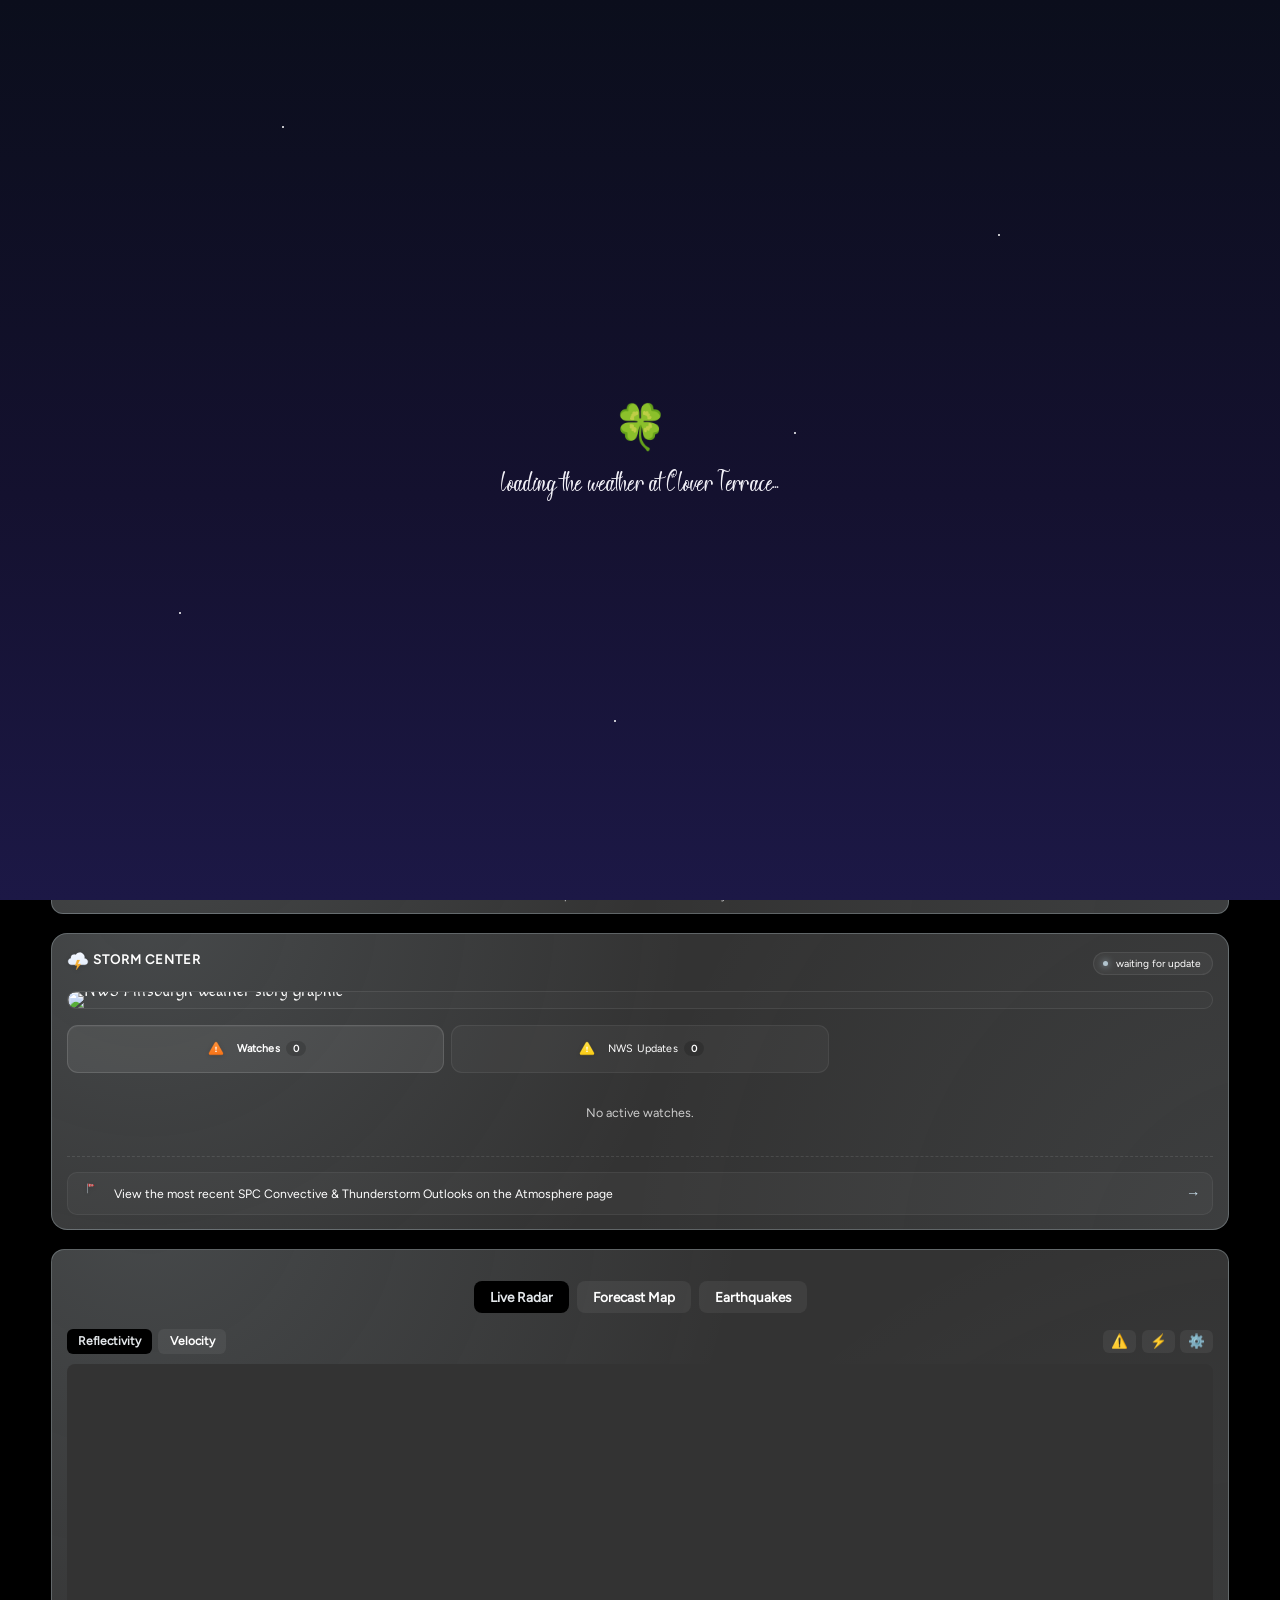
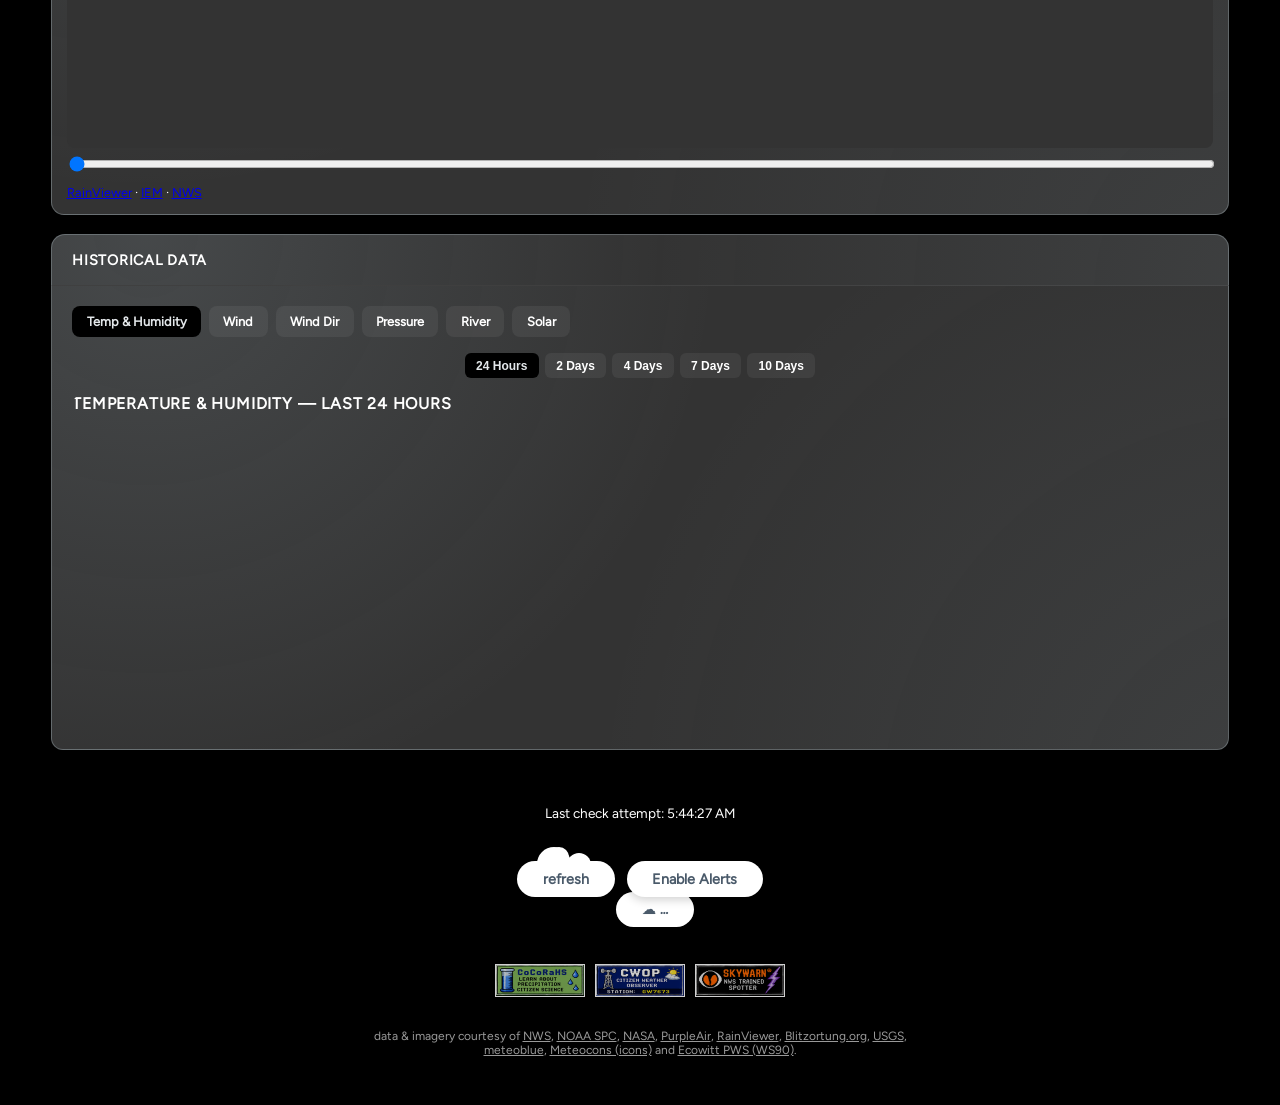
==== commit d2397c2c: "Add files via upload" ====
--- a/index.html
+++ b/index.html
@@ -243,12 +243,24 @@
       </div>
     </div>
 
+    <!-- Weather Story: a graphic pulled from NWS Pittsburgh summarizing
+         today's/tonight's headline hazard at a glance. The fetch script
+         that populates this isn't wired up yet -- a placeholder image
+         sits here in the meantime so the full-width layout can be seen
+         and styled. Once wired, this block should hide (e.g. a `hidden`
+         attribute toggle, same pattern as the card-level one below) on
+         any day/time there's no current graphic to show. -->
+    <div class="storm-desk-story" id="storm-desk-story">
+      <img id="storm-desk-story-img" src="img/weather-story-placeholder.png" alt="NWS Pittsburgh weather story graphic">
+    </div>
+
     <!-- each tab below has its own "No active ___" empty state, but the
          whole card still hides via updateStormCenterVisibility() in site.js
-         whenever there are no active watches/statements at all -- that's
-         intentional (see .desktop-dashboard-layout.storm-hidden in
-         site.css, which lets Sky Conditions expand to fill the freed
-         space on desktop instead of leaving a gap). -->
+         whenever there are no active watches/statements at all. Now that
+         this card is a standalone full-width row in the desktop bento
+         grid (see BENTO GRID in site.css) rather than sharing a row with
+         Forecast, hiding it just collapses that row -- no gap-filling
+         needed on the neighboring cards anymore. -->
     <div class="storm-top" id="storm-top">
       <div class="nws-tabs" id="nws-tabs" role="tablist" aria-label="Storm alerts and discussions">
         <button class="nws-tab active" type="button" role="tab" aria-selected="true" aria-controls="nws-panel-watches" data-target="nws-panel-watches">
--- a/css/site.css
+++ b/css/site.css
@@ -1880,17 +1880,21 @@
     0%, 100% { opacity: 1; }
     50% { opacity: 0.35; }
   }
+/* the frame is sized by the image's own aspect ratio (no forced height,
+   no object-fit: cover) -- cropping the photo to fill a stretched card
+   was cutting off the sides on narrower cards where the row is tall
+   relative to its width. min-height is just a loading placeholder so
+   the card doesn't collapse to 0 before the image decodes. */
 .sky-photo-frame {
-    flex: 1;
-    min-height: 180px;
+    min-height: 160px;
     border-radius: 8px;
     overflow: hidden;
+    background: rgba(255, 255, 255, 0.03);
   }
 .sky-photo-frame img {
+    display: block;
     width: 100%;
-    height: 100%;
-    object-fit: cover;
-    display: block;
+    height: auto;
     border-radius: 8px;
     margin: 0;
   }
@@ -3472,6 +3476,27 @@
     padding: 4px 11px 4px 9px;
     font-size: 0.64rem;
   }
+
+/* the "right now" situation-desk graphic -- full-bleed within the card's
+   padding, capped so it can't dominate the card on very wide desktop
+   rows now that Storm Center spans the full grid width. */
+.storm-desk-story {
+    margin-bottom: 1rem;
+    border-radius: 12px;
+    overflow: hidden;
+    border: 1px solid rgba(255,255,255,0.08);
+    background: rgba(255,255,255,0.02);
+    line-height: 0;
+  }
+.storm-desk-story img {
+    display: block;
+    width: 100%;
+    height: auto;
+    max-height: min(46vw, 480px);
+    object-fit: contain;
+    margin: 0 auto;
+  }
+.storm-desk-story[hidden] { display: none; }
 
 .storm-center-atm-link {
     margin-top: 1rem;
@@ -3937,6 +3962,15 @@
    appended straight onto .desktop-dashboard-layout by
    initDesktopComposition() already, so it's a direct
    item without any extra flattening.
+
+   Hero+Camera and Forecast get named grid-areas (rows 1-3
+   below); Storm Center, Radar, and Historical Data are all
+   full-width rows placed by `order` instead, in that order,
+   so Storm Center always lands directly above Radar. Storm
+   Center hides entirely whenever there are no active
+   watches/statements (see updateStormCenterVisibility() in
+   site.js) -- as its own row rather than sharing one with
+   Forecast, hiding it just collapses that row cleanly.
    ================================================ */
 @media (min-width: 851px) {
   .desktop-dashboard-layout {
@@ -3945,19 +3979,9 @@
     grid-template-areas:
       "hero hero camera camera"
       "hero hero camera camera"
-      "storm storm forecast forecast" !important;
+      "forecast forecast forecast forecast" !important;
     gap: clamp(1rem, 1.5vw, 1.5rem) !important;
     align-items: stretch !important;
-  }
-  /* Storm Center hides whenever there are no active watches/statements
-     (see updateStormCenterVisibility() in site.js) -- when that happens,
-     it also toggles this class so Forecast can claim the full row
-     instead of leaving an empty cell behind. */
-  .desktop-dashboard-layout.storm-hidden {
-    grid-template-areas:
-      "hero hero camera camera"
-      "hero hero camera camera"
-      "forecast forecast forecast forecast" !important;
   }
 
   .desktop-dashboard-layout #grid.sensor-panel {
@@ -3971,6 +3995,9 @@
     width: 100% !important;
     max-width: none !important;
     margin: 0 !important;
+    /* content-sized, not stretched to match hero's height -- stretching
+       it was the source of the dead space above the action buttons */
+    align-self: start !important;
   }
   .desktop-dashboard-layout .forecast-card {
     grid-area: forecast !important;
@@ -3978,20 +4005,22 @@
     max-width: none !important;
     margin: 0 !important;
   }
+  .desktop-dashboard-layout .forecast-periods {
+    grid-template-columns: repeat(4, minmax(0, 1fr)) !important;
+  }
+
+  /* Storm Center, Radar, and Historical Data are auto-placed (no
+     grid-area of their own) into whatever rows come after the named
+     areas above -- explicit order keeps Storm Center first (so it
+     sits directly above Radar), then Radar, then Historical Data,
+     each spanning the full width. */
   .desktop-dashboard-layout .outlook-card {
-    grid-area: storm !important;
+    grid-column: 1 / -1 !important;
+    order: 5 !important;
     width: 100% !important;
     max-width: none !important;
     margin: 0 !important;
   }
-  .desktop-dashboard-layout .forecast-periods {
-    grid-template-columns: repeat(4, minmax(0, 1fr)) !important;
-  }
-
-  /* Radar and Historical Data are auto-placed (no grid-area of their
-     own) into whatever rows come after the four above -- explicit
-     order keeps Radar first and both spanning the full width, matching
-     how they've always displayed. */
   .desktop-dashboard-layout .desktop-radar-card {
     grid-column: 1 / -1 !important;
     order: 10 !important;
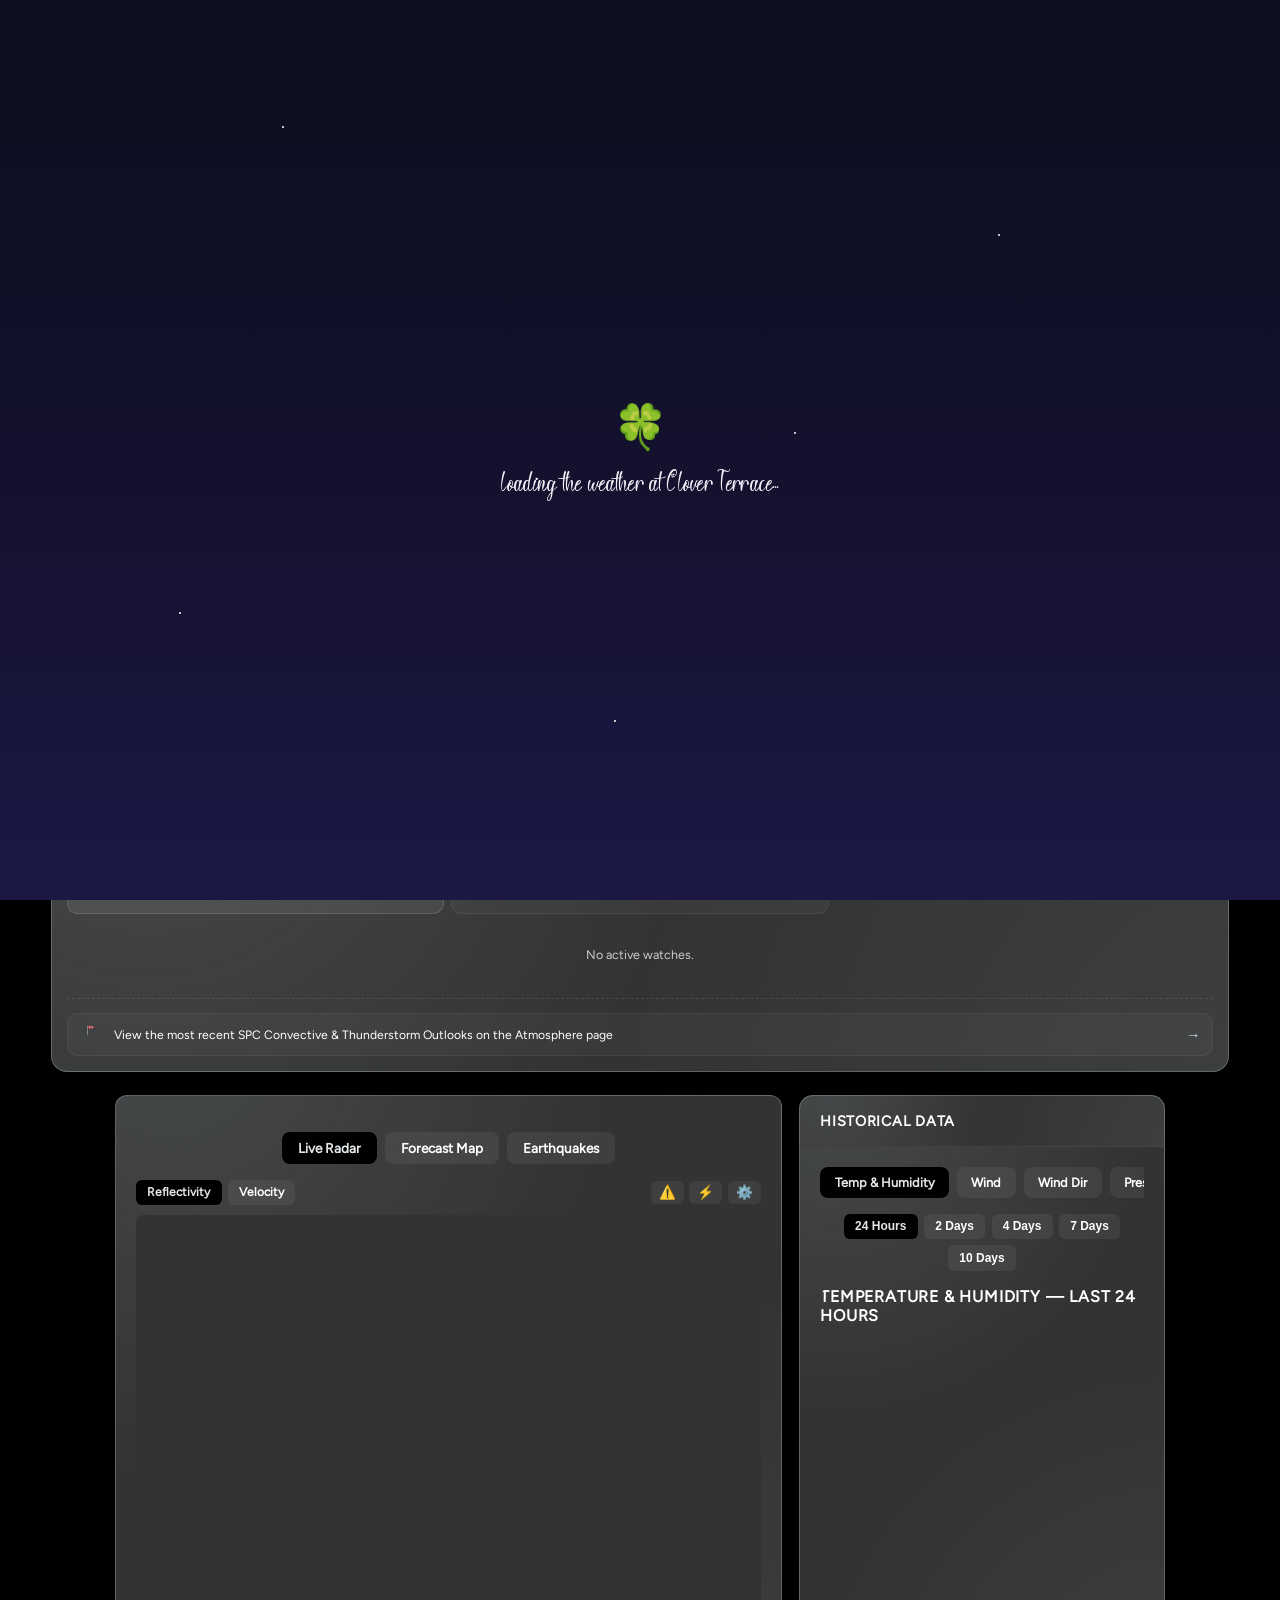
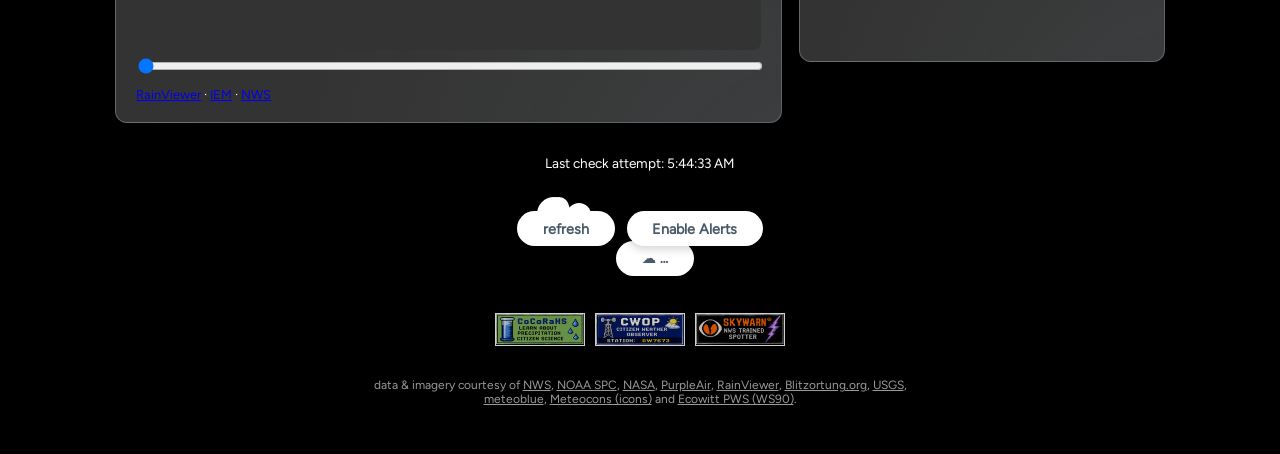
==== commit f9e4015a: "Refactor sky photo card layout Removed unnecessary elements from the sky photo card and added a card" ====
--- a/index.html
+++ b/index.html
@@ -203,12 +203,10 @@
     <div class="desktop-right-rail">
       <div class="dashboard-grid">
 
-  <div class="camera-card camera-photo-card sky-photo-card">
-    <div class="sky-photo-header">
-      <h2>Sky</h2>
-      <span class="sky-live-dot" aria-hidden="true"></span>
-      <span class="sky-live-label">Live</span>
-    </div>
+  <div class="sky-photo-header">
+  <span class="card-icon"><img src="icons/star.svg" alt=""></span>
+  <h2>Sky</h2>
+  </div>
 
     <div class="sky-photo-frame">
       <img id="camera-img" src="https://clover-wx-camera-1028879236258.us-central1.run.app/camera/latest.jpg" alt="Latest snapshot from the weather station camera">
--- a/css/site.css
+++ b/css/site.css
@@ -3963,9 +3963,10 @@
    initDesktopComposition() already, so it's a direct
    item without any extra flattening.
 
-   Hero+Camera and Forecast get named grid-areas (rows 1-3
-   below); Storm Center, Radar, and Historical Data are all
-   full-width rows placed by `order` instead, in that order,
+   Hero, Camera, and Forecast get named grid-areas, with Forecast
+   permanently occupying the same right-side width directly below the
+   Camera. Storm Center, Radar, and Historical Data are the only
+   full-width rows, placed by `order` instead, in that order,
    so Storm Center always lands directly above Radar. Storm
    Center hides entirely whenever there are no active
    watches/statements (see updateStormCenterVisibility() in
@@ -3978,8 +3979,7 @@
     grid-template-columns: repeat(4, minmax(0, 1fr)) !important;
     grid-template-areas:
       "hero hero camera camera"
-      "hero hero camera camera"
-      "forecast forecast forecast forecast" !important;
+      "hero hero forecast forecast" !important;
     gap: clamp(1rem, 1.5vw, 1.5rem) !important;
     align-items: stretch !important;
   }
@@ -4010,10 +4010,10 @@
   }
 
   /* Storm Center, Radar, and Historical Data are auto-placed (no
-     grid-area of their own) into whatever rows come after the named
-     areas above -- explicit order keeps Storm Center first (so it
-     sits directly above Radar), then Radar, then Historical Data,
-     each spanning the full width. */
+     grid-area of their own) into rows after the Hero/Camera/Forecast
+     bento. Explicit order keeps Storm Center first (so it sits directly
+     above Radar), then Radar, then Historical Data; these are the only
+     cards that span the full desktop width. */
   .desktop-dashboard-layout .outlook-card {
     grid-column: 1 / -1 !important;
     order: 5 !important;
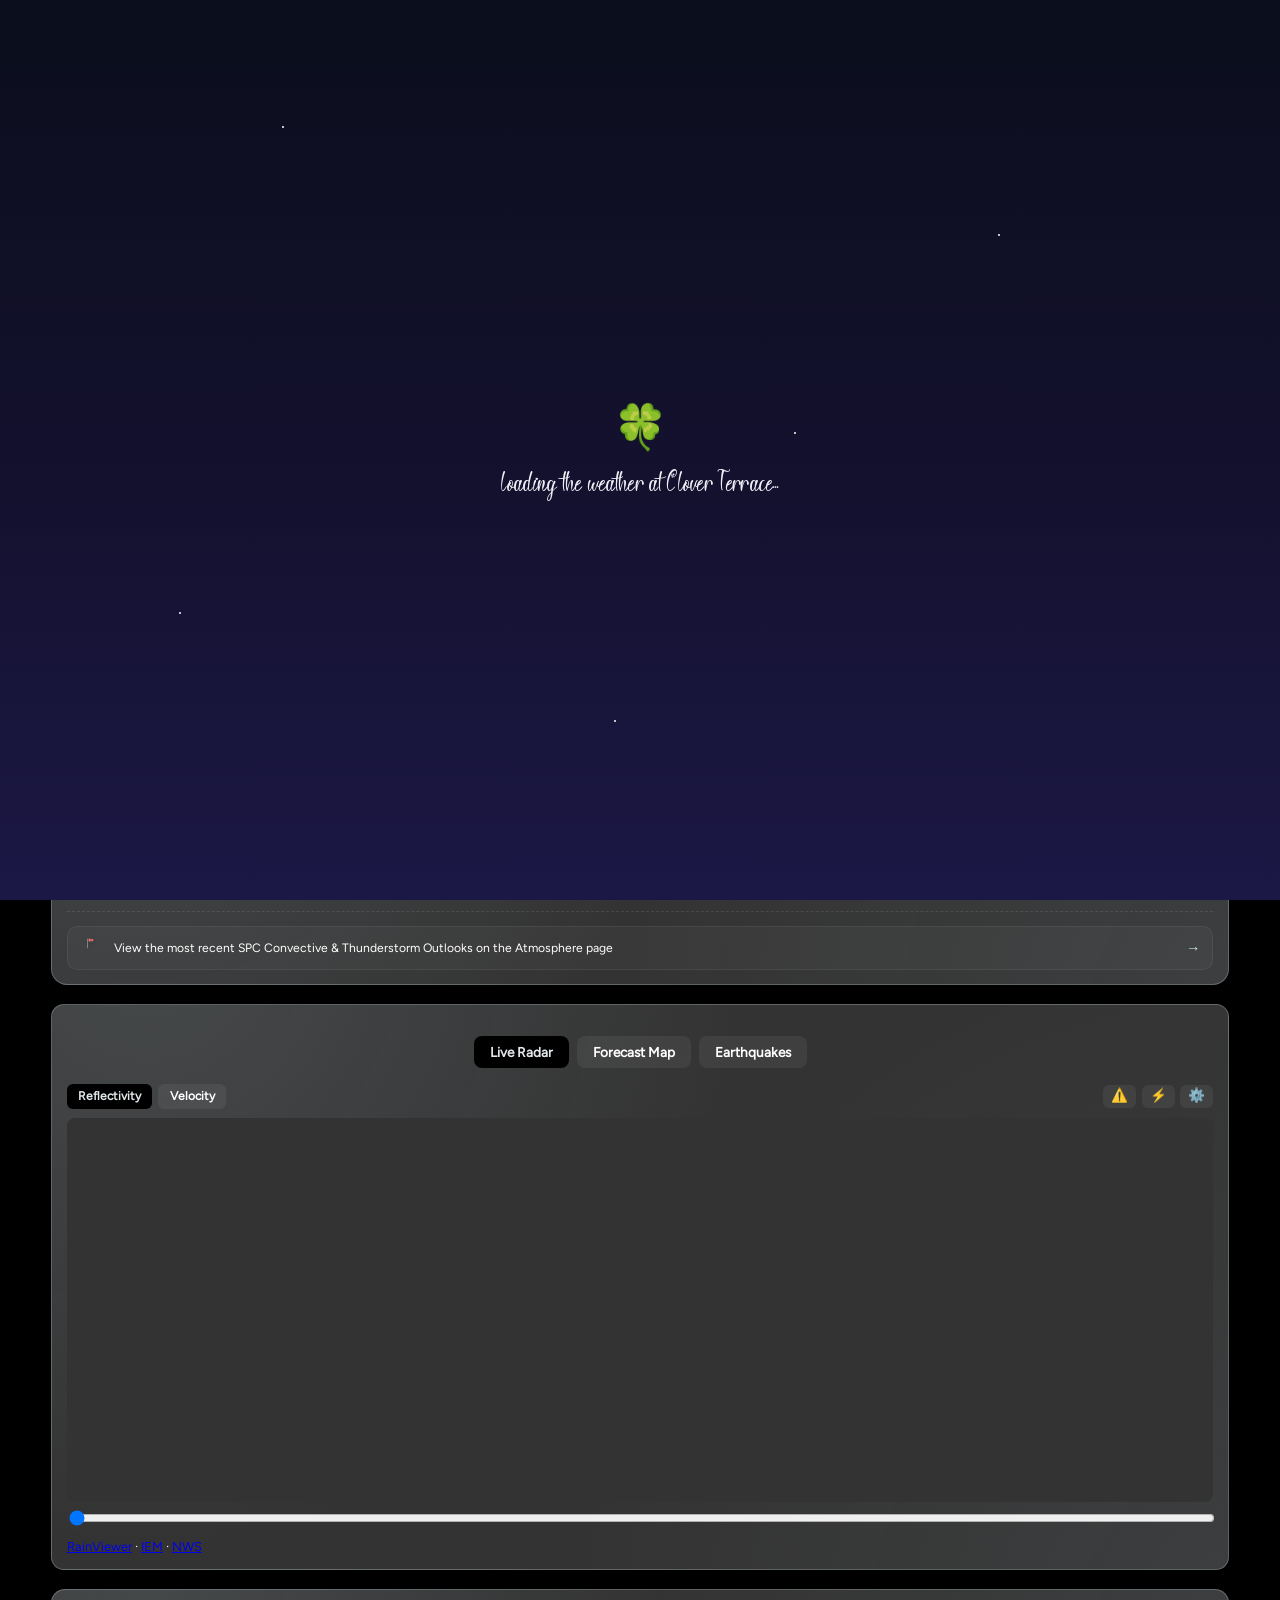
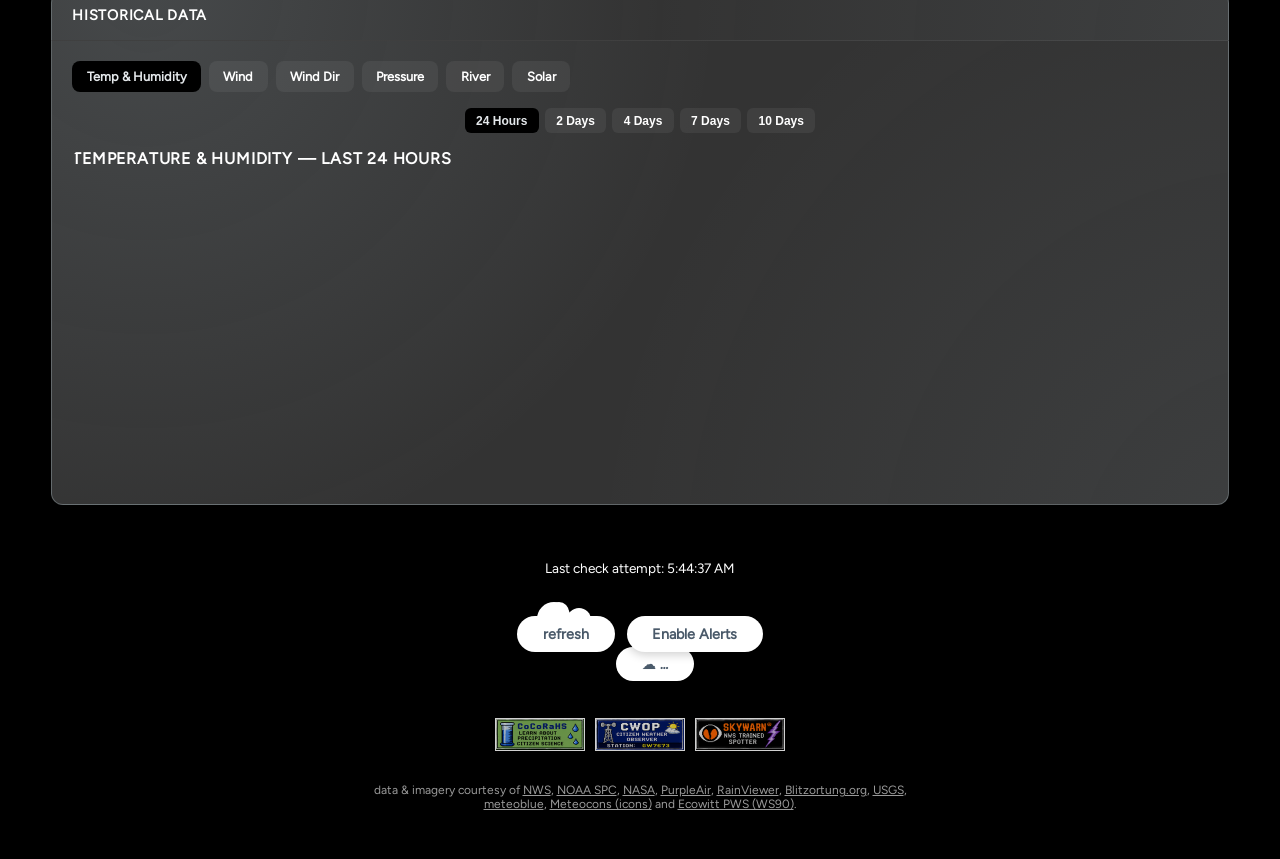
==== commit 8a8a4147: "Add sky photo card to desktop right rail" ====
--- a/index.html
+++ b/index.html
@@ -202,7 +202,7 @@
 
     <div class="desktop-right-rail">
       <div class="dashboard-grid">
-
+<div class="camera-card camera-photo-card sky-photo-card">
   <div class="sky-photo-header">
   <span class="card-icon"><img src="icons/star.svg" alt=""></span>
   <h2>Sky</h2>
--- a/css/site.css
+++ b/css/site.css
@@ -209,7 +209,7 @@
 #subtitle {
     color: var(--muted-color);
     margin-bottom: 2rem;
-    font-size: 0.95rem;
+    font-size: 0.68rem;
     font-family: var(--font-body);
   }
 .priority-card-head {
@@ -1825,16 +1825,16 @@
     box-shadow: 0 3px 12px rgba(0,0,0,0.18);
   }
 .camera-mobile-timelapse-btn {
-    display: block;
-    width: min(100%, 22rem);
-    margin: 0.85rem auto 0;
-    padding: 0.8rem 1.1rem;
+    display: inline-flex;
+    width: auto;
+    margin: 0;
+    padding: 0.35rem 0.65rem;
     border: 0;
     border-radius: 999px;
     background: var(--accent-color, #6b8fb3);
     color: #fff;
     font: inherit;
-    font-size: 0.95rem;
+    font-size: 0.68rem;
     font-weight: 600;
     cursor: pointer;
     box-shadow: 0 3px 10px rgba(0,0,0,0.18);
@@ -1858,27 +1858,15 @@
 .sky-photo-header {
     display: flex;
     align-items: center;
-    gap: 0.5rem;
-    margin-bottom: 1rem;
-  }
-.sky-photo-header h2 {
+    justify-content: center;
+    gap: 0.45rem;
+    margin-bottom: 0.65rem;
+  }
+  .sky-photo-header h2 {
     margin: 0;
   }
-.sky-live-dot {
-    width: 7px;
-    height: 7px;
-    border-radius: 50%;
-    background: #ff5f5f;
-    animation: sky-live-pulse 2s ease-in-out infinite;
-  }
-.sky-live-label {
-    font-size: 0.72rem;
-    color: var(--muted-color);
-    font-weight: 600;
-  }
-@keyframes sky-live-pulse {
-    0%, 100% { opacity: 1; }
-    50% { opacity: 0.35; }
+  .sky-photo-header .card-icon {
+    flex: 0 0 22px;
   }
 /* the frame is sized by the image's own aspect ratio (no forced height,
    no object-fit: cover) -- cropping the photo to fill a stretched card
@@ -1886,17 +1874,19 @@
    relative to its width. min-height is just a loading placeholder so
    the card doesn't collapse to 0 before the image decodes. */
 .sky-photo-frame {
-    min-height: 160px;
+    min-height: 0;
+    width: min(100%, 560px);
+    margin-inline: auto;
     border-radius: 8px;
     overflow: hidden;
     background: rgba(255, 255, 255, 0.03);
   }
 .sky-photo-frame img {
     display: block;
-    width: 100%;
+    width: 96%;
     height: auto;
     border-radius: 8px;
-    margin: 0;
+    margin: 0 auto;
   }
 /* only shown when the aurora is active enough that the camera might
    actually catch it -- toggled by updateSkyConnector() in site.js using
@@ -3963,10 +3953,9 @@
    initDesktopComposition() already, so it's a direct
    item without any extra flattening.
 
-   Hero, Camera, and Forecast get named grid-areas, with Forecast
-   permanently occupying the same right-side width directly below the
-   Camera. Storm Center, Radar, and Historical Data are the only
-   full-width rows, placed by `order` instead, in that order,
+   Hero+Camera and Forecast get named grid-areas (rows 1-3
+   below); Storm Center, Radar, and Historical Data are all
+   full-width rows placed by `order` instead, in that order,
    so Storm Center always lands directly above Radar. Storm
    Center hides entirely whenever there are no active
    watches/statements (see updateStormCenterVisibility() in
@@ -3981,7 +3970,7 @@
       "hero hero camera camera"
       "hero hero forecast forecast" !important;
     gap: clamp(1rem, 1.5vw, 1.5rem) !important;
-    align-items: stretch !important;
+    align-items: start !important;
   }
 
   .desktop-dashboard-layout #grid.sensor-panel {
@@ -4009,11 +3998,50 @@
     grid-template-columns: repeat(4, minmax(0, 1fr)) !important;
   }
 
+  /* Keep the station's at-a-glance strip deterministic on every desktop
+     width. The desktop bento gives the sensor panel a half-width column,
+     so forcing the same two-column strip here prevents the 851–950px
+     desktop range from becoming a tall one-column stress-test layout. */
+  .desktop-dashboard-layout #grid.sensor-panel .glance-strip {
+    display: grid !important;
+    grid-template-columns: repeat(2, minmax(0, 1fr)) !important;
+    gap: 1px 0.6rem !important;
+  }
+  .desktop-dashboard-layout #grid.sensor-panel .glance-item:nth-child(even) {
+    background: transparent;
+  }
+  .desktop-dashboard-layout #grid.sensor-panel .glance-item:nth-child(4n+3),
+  .desktop-dashboard-layout #grid.sensor-panel .glance-item:nth-child(4n) {
+    background: color-mix(in srgb, var(--label-color, #9aa8b5) 6%, transparent);
+  }
+
+  /* The Sky card should be compact enough that the right half of the
+     first bento row stays visually balanced with the station panel. */
+  .desktop-dashboard-layout .sky-photo-card {
+    padding: clamp(0.75rem, 1vw, 1rem) !important;
+  }
+  .desktop-dashboard-layout .sky-photo-frame {
+    width: min(100%, 520px) !important;
+  }
+  .desktop-dashboard-layout .sky-photo-frame img {
+    width: 94% !important;
+    max-height: 250px !important;
+    object-fit: contain !important;
+  }
+  .desktop-dashboard-layout .sky-conditions {
+    margin-top: 0.5rem;
+    padding-top: 0.5rem;
+  }
+  .desktop-dashboard-layout .sky-photo-actions {
+    gap: 0.35rem;
+    margin-top: 0.5rem;
+  }
+
   /* Storm Center, Radar, and Historical Data are auto-placed (no
-     grid-area of their own) into rows after the Hero/Camera/Forecast
-     bento. Explicit order keeps Storm Center first (so it sits directly
-     above Radar), then Radar, then Historical Data; these are the only
-     cards that span the full desktop width. */
+     grid-area of their own) into whatever rows come after the named
+     areas above -- explicit order keeps Storm Center first (so it
+     sits directly above Radar), then Radar, then Historical Data,
+     each spanning the full width. */
   .desktop-dashboard-layout .outlook-card {
     grid-column: 1 / -1 !important;
     order: 5 !important;
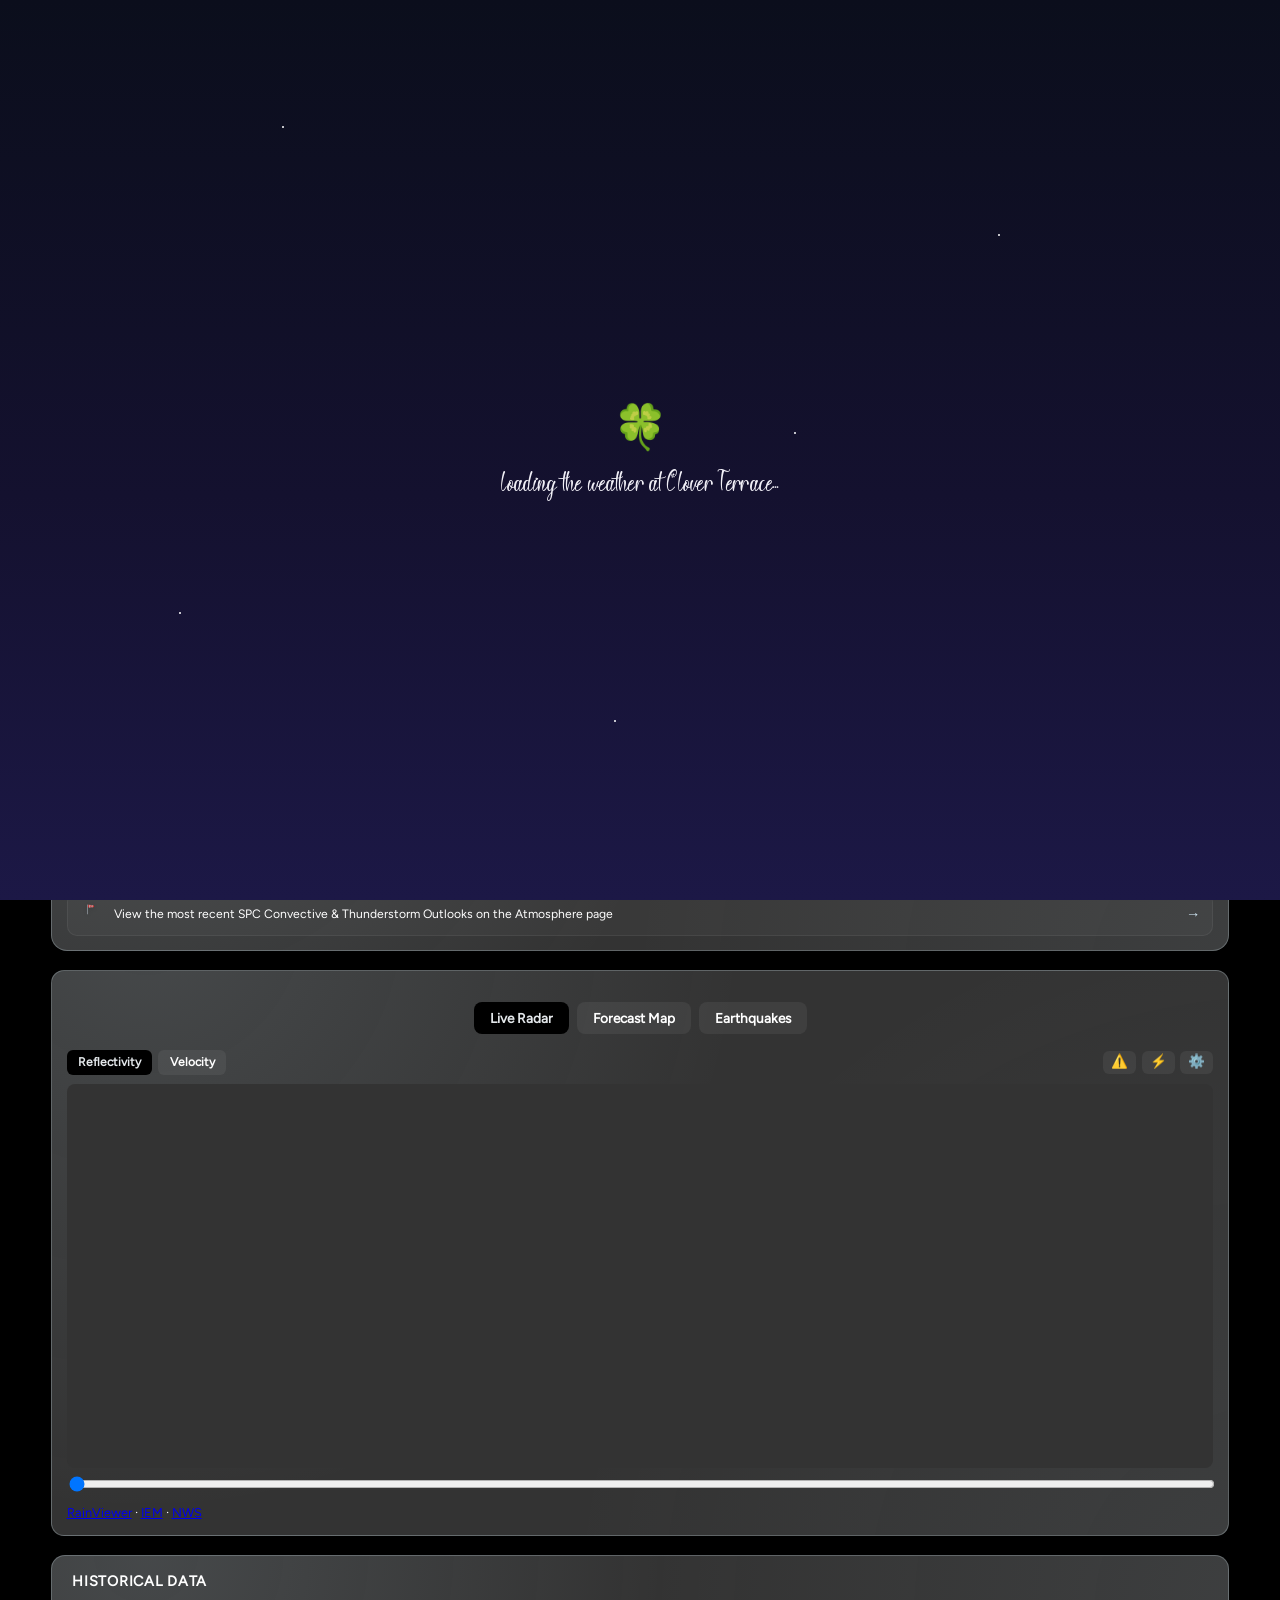
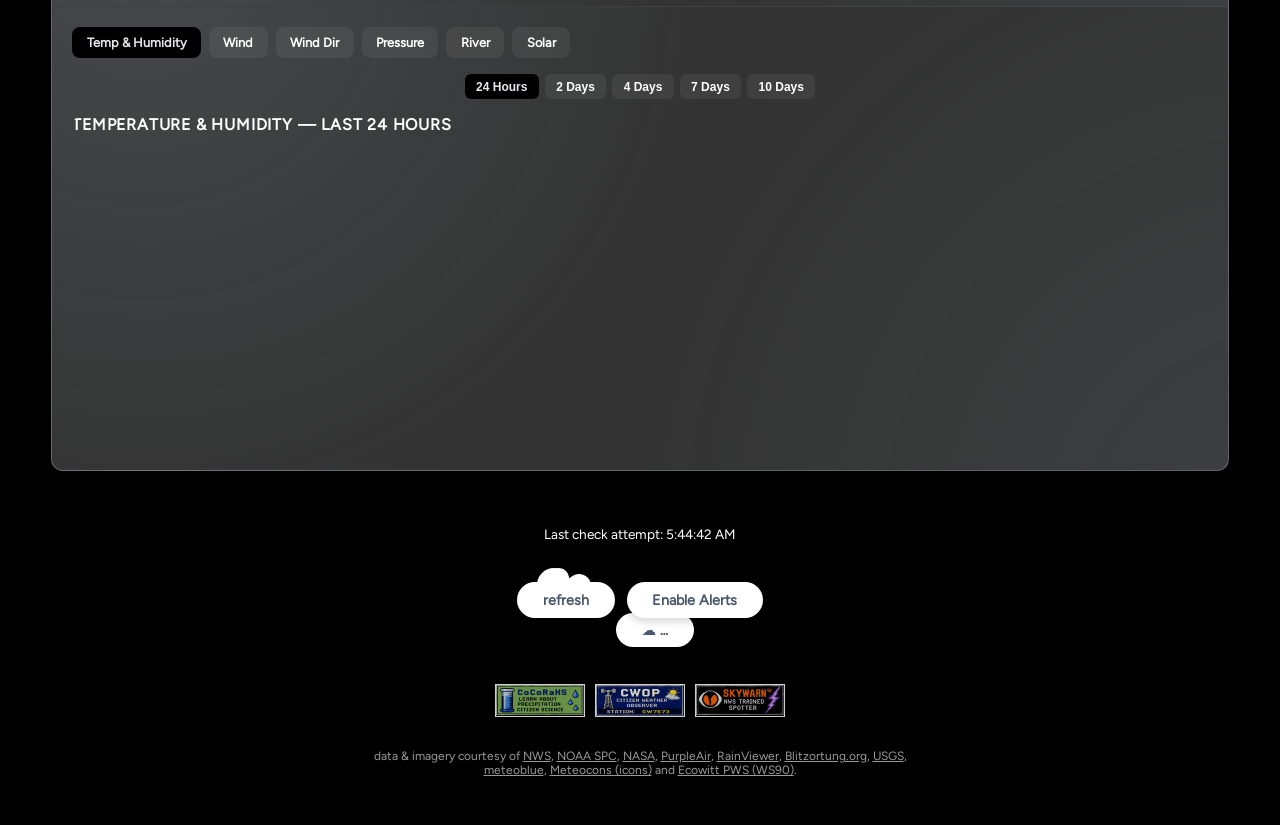
==== commit 89eaee92: "Update index.html" ====
--- a/index.html
+++ b/index.html
@@ -248,9 +248,10 @@
          and styled. Once wired, this block should hide (e.g. a `hidden`
          attribute toggle, same pattern as the card-level one below) on
          any day/time there's no current graphic to show. -->
-    <div class="storm-desk-story" id="storm-desk-story">
-      <img id="storm-desk-story-img" src="img/weather-story-placeholder.png" alt="NWS Pittsburgh weather story graphic">
-    </div>
+    <div class="storm-desk-story" id="storm-desk-story" hidden>
+  <img id="storm-desk-story-img" src="data/pbz_weather_story.png" alt="NWS Pittsburgh weather story graphic">
+</div>
+
 
     <!-- each tab below has its own "No active ___" empty state, but the
          whole card still hides via updateStormCenterVisibility() in site.js
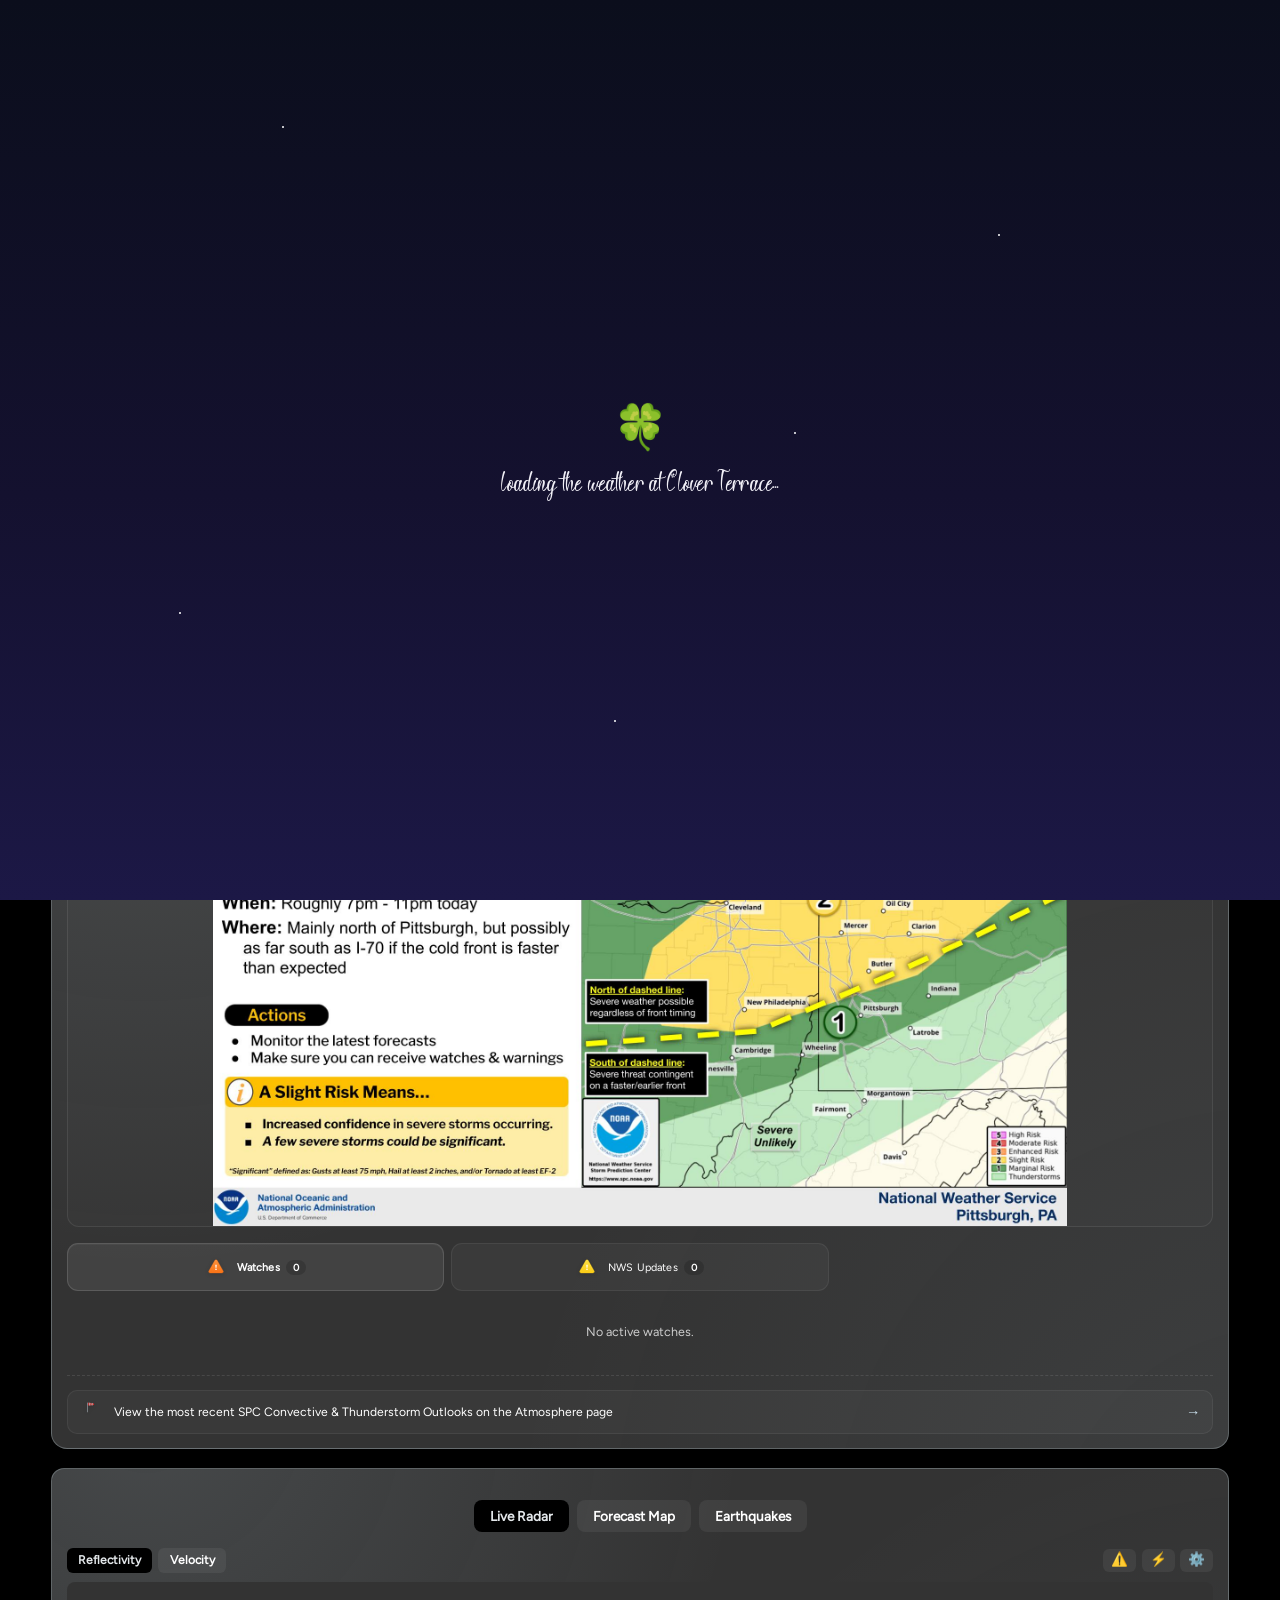
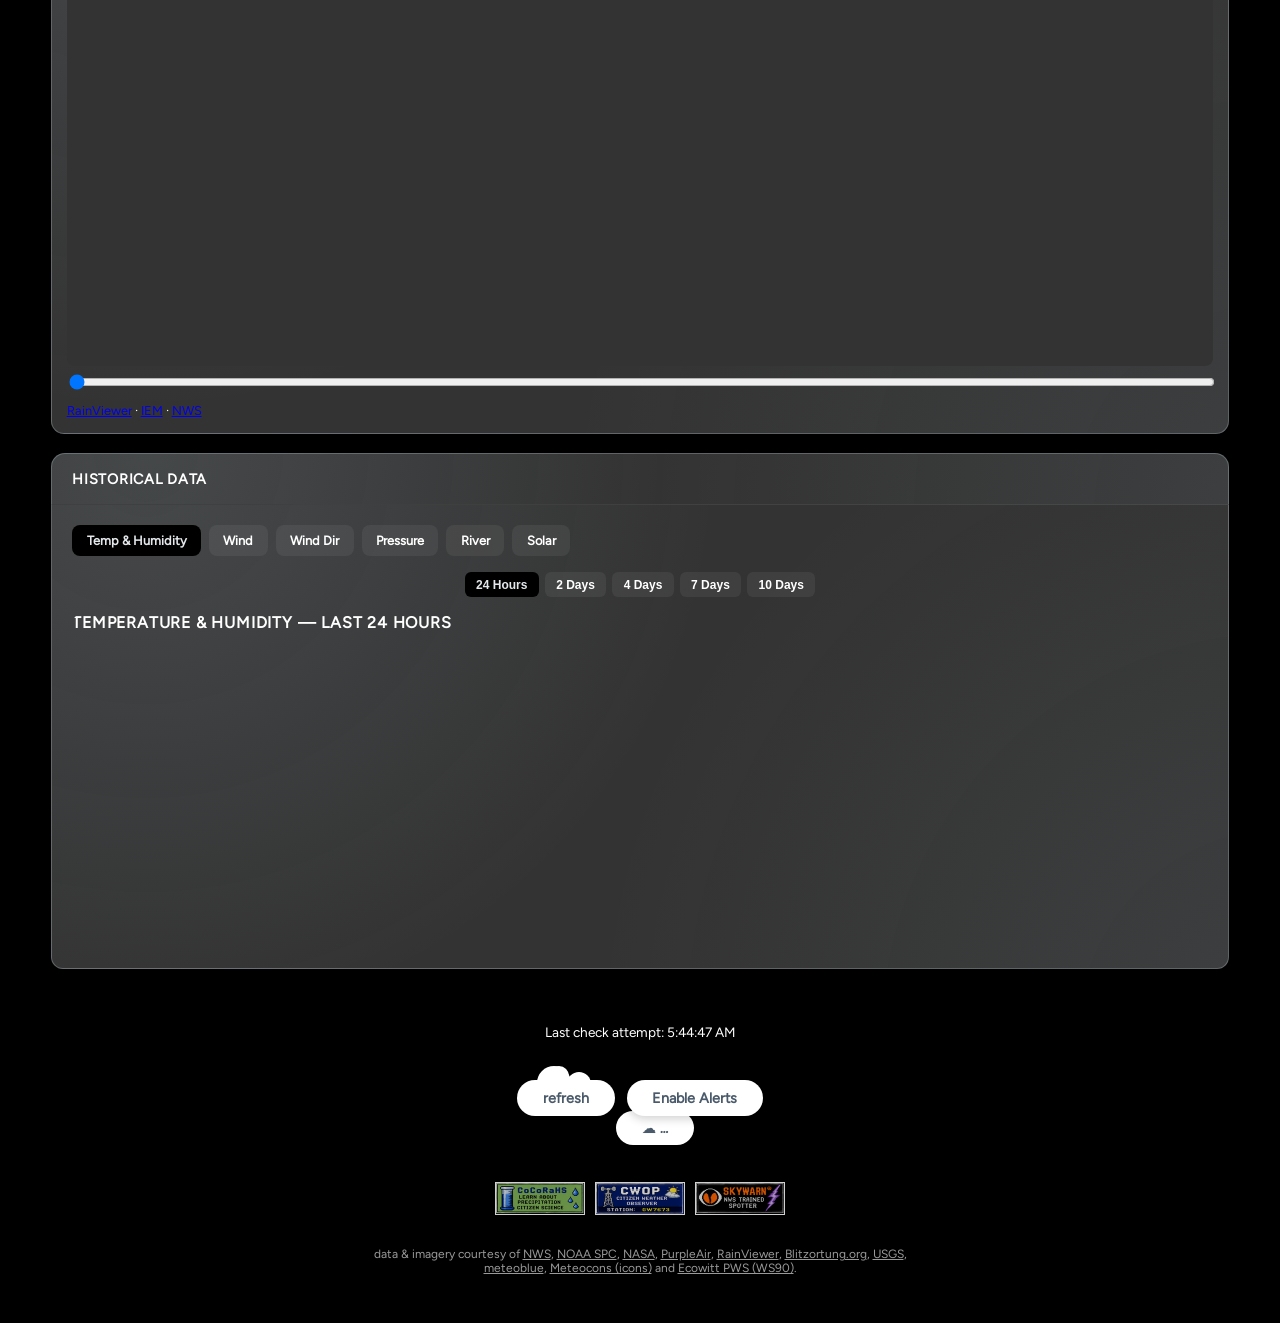
==== commit 9cf2b1aa: "Unhide storm-desk-story div in index.html Removed hidden attribute from storm-desk-story div." ====
--- a/index.html
+++ b/index.html
@@ -248,7 +248,7 @@
          and styled. Once wired, this block should hide (e.g. a `hidden`
          attribute toggle, same pattern as the card-level one below) on
          any day/time there's no current graphic to show. -->
-    <div class="storm-desk-story" id="storm-desk-story" hidden>
+    <div class="storm-desk-story" id="storm-desk-story">
   <img id="storm-desk-story-img" src="data/pbz_weather_story.png" alt="NWS Pittsburgh weather story graphic">
 </div>
 
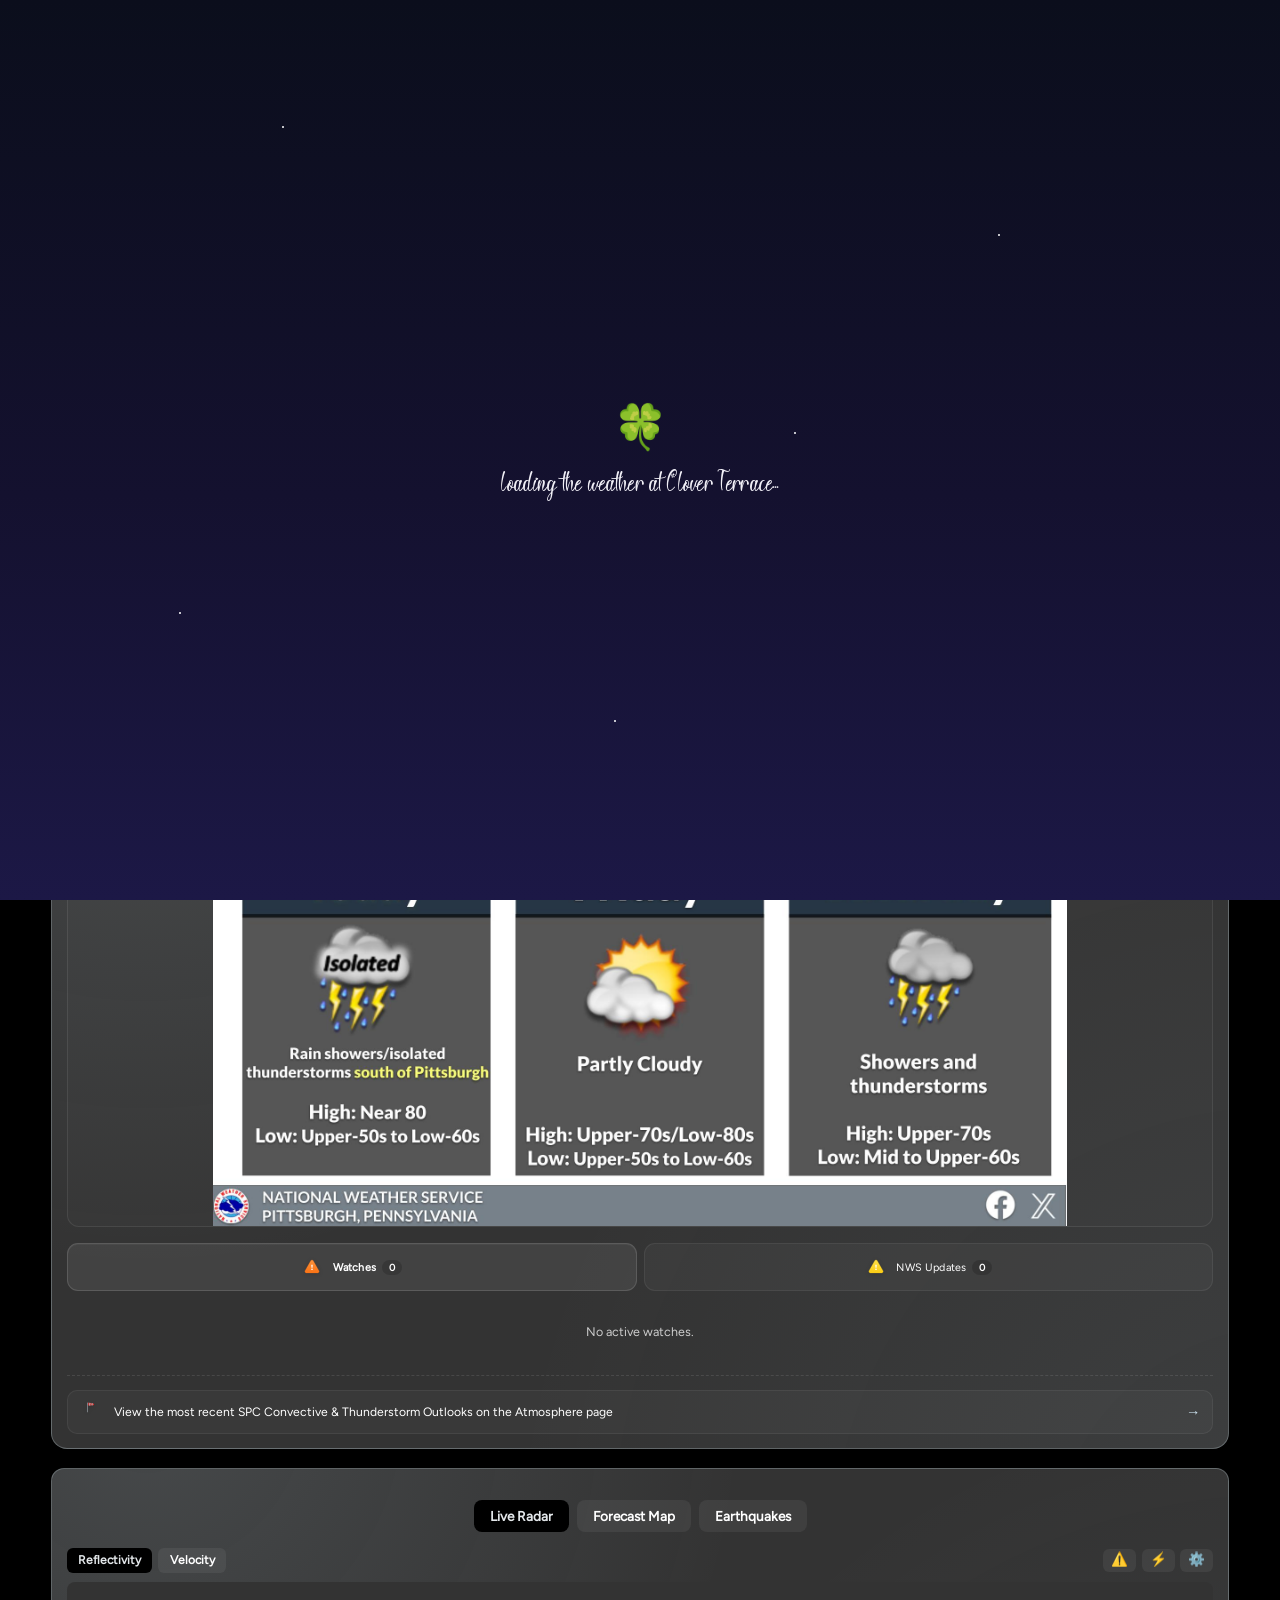
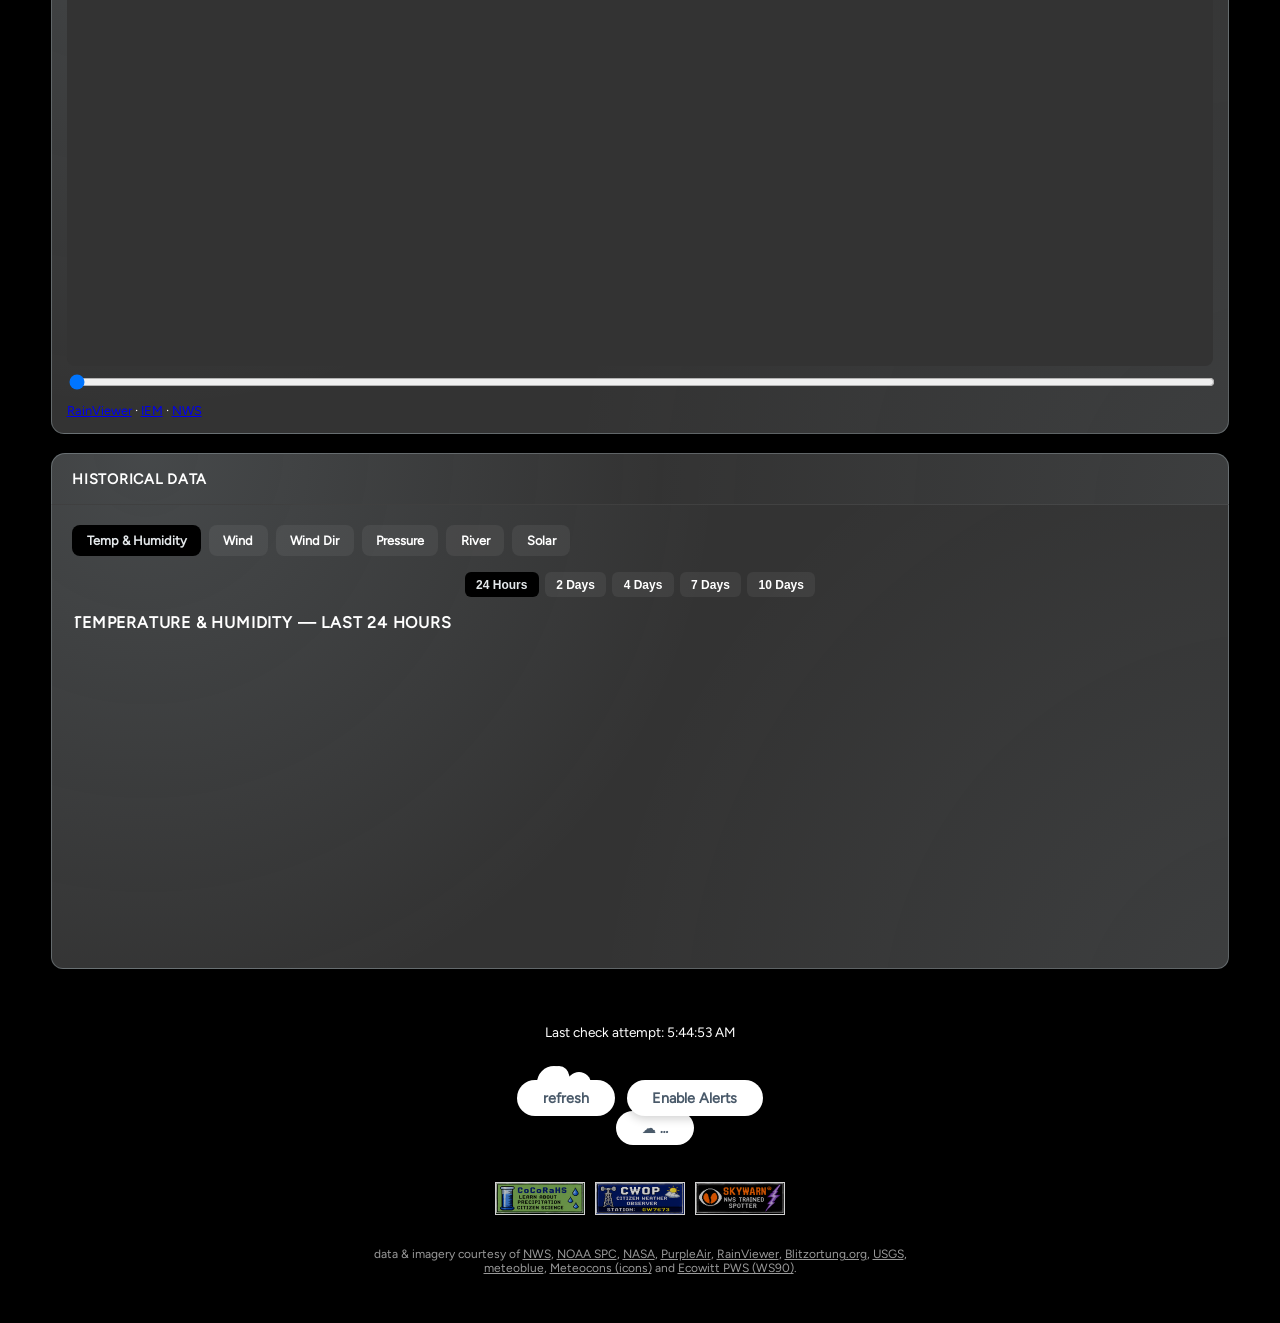
==== commit 0d429e89: "Add files via upload" ====
--- a/index.html
+++ b/index.html
@@ -56,13 +56,16 @@
   <link rel="icon" href="/icons/icon-192.png" sizes="any">
  <link rel="apple-touch-icon" href="/icons/icon-192.png">
 <link rel="stylesheet" href="https://unpkg.com/leaflet@1.9.4/dist/leaflet.css" integrity="sha256-p4NxAoJBhIIN+hmNHrzRCf9tD/miZyoHS5obTRR9BMY=" crossorigin="">
-<link rel="stylesheet" href="css/site.css">
-<link rel="stylesheet" href="css/navigation.css">
-
-
-
-<script src="chart.umd.min.js"></script>
-<script src="suncalc.js"></script>
+<!-- SITE_VERSION: bump this ?v= number (here, in sw.js CACHE_NAME, and on
+     every local css/js reference below) whenever site.css/site.js/navigation.*
+     change, so caches everywhere are forced to fetch fresh copies. -->
+<link rel="stylesheet" href="css/site.css?v=9">
+<link rel="stylesheet" href="css/navigation.css?v=9">
+
+
+
+<script src="chart.umd.min.js?v=9"></script>
+<script src="suncalc.js?v=9"></script>
 <script src="https://unpkg.com/leaflet@1.9.4/dist/leaflet.js" integrity="sha256-20nQCchB9co0qIjJZRGuk2/Z9VM+kNiyxNV1lvTlZBo=" crossorigin=""></script>
   
 </head>
@@ -493,8 +496,8 @@
     <div id="theme-preview-row"></div>
   </div>
     
-<script src="js/navigation.js" defer></script>
-<script src="js/site.js"></script>
+<script src="js/navigation.js?v=9" defer></script>
+<script src="js/site.js?v=9"></script>
 
    
   
--- a/css/site.css
+++ b/css/site.css
@@ -148,7 +148,7 @@
     font-weight: 600;
     font-family: var(--font-page-title);
     color: var(--title-color);
-    text-shadow: 0 2px 6px rgba(0,0,0,0.14);
+    text-shadow: 0 1px 10px rgba(0,0,0,0.1);
   }
 .weather-icon-img {
     height: 1.1em;
@@ -353,6 +353,10 @@
   border: var(--card-accent-border);
   border-radius: 12px;
   padding: 0.4rem;
+  /* matches .card / .camera-card's shadow -- it shares their background,
+     border, and radius, but as a plain div (not .card) never inherited
+     the shadow that goes with that look */
+  box-shadow: 0 2px 8px rgba(0,0,0,0.25);
 }
 @container sensorpanel (min-width: 460px) {
   .glance-strip {
@@ -1248,7 +1252,12 @@
 /* compact status strip: three related information sources, one visual group. */
 .nws-tabs {
     display: grid;
-    grid-template-columns: repeat(3, minmax(0, 1fr));
+    /* was repeat(3, ...) from when this card had a 3rd "Mesoscale
+       Discussions" tab; that tab moved to the Atmosphere page (see
+       index.html) but this was never updated, so it was reserving an
+       empty 3rd column -- Watches/NWS Updates only ever filled 2/3 of
+       the row, leaving a dead gap on both mobile and desktop. */
+    grid-template-columns: repeat(2, minmax(0, 1fr));
     gap: 6px;
     margin-bottom: 0.9rem;
   }
@@ -1565,7 +1574,7 @@
     box-shadow: 0 0 7px var(--accent-color);
     opacity: 0.8;
   }
-@media (max-width: 520px) {.nws-tabs { grid-template-columns: repeat(3, minmax(0, 1fr)); gap: 5px; }
+@media (max-width: 520px) {.nws-tabs { grid-template-columns: repeat(2, minmax(0, 1fr)); gap: 5px; }
 .nws-tab { min-height: 43px; padding: 6px 4px; font-size: 0.61rem; gap: 3px; }
 .nws-tab .card-icon { display: none; }
 .nws-tab .nws-tab-count { min-width: 18px; padding: 1px 4px; font-size: 0.57rem; }
@@ -3541,6 +3550,17 @@
   }
 .nws-item-title {
     font-size: clamp(0.88rem, 1.05vw, 0.98rem);
+  }
+/* Storm Center now spans the full 2-column desktop grid, so without a
+   measure cap this paragraph-style text stretches edge-to-edge into
+   ~170-character lines -- reads like a mobile card just blown up wide
+   rather than a page designed for that width. Capping it keeps lines
+   readable and leaves the leftover width as intentional right margin.
+   No effect on mobile, since the card is already narrower than 70ch. */
+.nws-headline-value,
+.nws-location-text,
+.nws-detail-text {
+    max-width: 70ch;
   }
 .nws-headline-value {
     font-size: clamp(0.85rem, 0.95vw, 0.94rem);
@@ -3973,26 +3993,52 @@
     align-items: start !important;
   }
 
+  /* The left column (hero + glance-strip) spans both bento rows, while
+     the right column stacks Sky (row 1) on top of Forecast (row 2) --
+     so the left column's total height is whatever Sky+Forecast add up
+     to naturally. Left as align-items:start (the grid default above),
+     hero+glance-strip would just sit at their own content height,
+     leaving a gap under the shorter column whenever the hero card
+     (which resizes per selected sensor) is short. Stretching the hero
+     grid item to the full row-span height and letting the glance-strip
+     (not the hero card itself) absorb that height via flex-grow keeps
+     both upper columns close to equal length without distorting the
+     hero card. */
   .desktop-dashboard-layout #grid.sensor-panel {
     grid-area: hero !important;
     width: 100% !important;
     max-width: none !important;
     margin: 0 !important;
+    align-self: stretch !important;
+  }
+  .desktop-dashboard-layout #grid.sensor-panel .sensor-hero {
+    /* always its own content size -- never grown or shrunk to help fill
+       the column, so it stays visually consistent across sensors */
+    flex: 0 0 auto !important;
   }
   .desktop-dashboard-layout .camera-photo-card {
     grid-area: camera !important;
     width: 100% !important;
     max-width: none !important;
     margin: 0 !important;
-    /* content-sized, not stretched to match hero's height -- stretching
-       it was the source of the dead space above the action buttons */
-    align-self: start !important;
+    /* now stretched (see .sky-photo-frame below) so the growth lands
+       inside the photo frame -- not as dead space below the card's
+       content, which is what content-sizing here used to avoid */
+    align-self: stretch !important;
+    display: flex !important;
+    flex-direction: column !important;
   }
   .desktop-dashboard-layout .forecast-card {
     grid-area: forecast !important;
     width: 100% !important;
     max-width: none !important;
     margin: 0 !important;
+    /* when a tall hero (e.g. the wind compass) plus the glance-strip's
+       own minimum content height push row 2 taller than Forecast's
+       natural height -- or the back face's 48-hour summary is simply
+       taller than the front -- stretch to fill that row instead of
+       leaving a gap beside it. */
+    align-self: stretch !important;
   }
   .desktop-dashboard-layout .forecast-periods {
     grid-template-columns: repeat(4, minmax(0, 1fr)) !important;
@@ -4006,6 +4052,17 @@
     display: grid !important;
     grid-template-columns: repeat(2, minmax(0, 1fr)) !important;
     gap: 1px 0.6rem !important;
+    /* absorb whatever height the hero card doesn't use, so the strip
+       -- not empty space below it -- closes the gap against the
+       Sky+Forecast column */
+    flex: 1 1 auto !important;
+    min-height: 0 !important;
+    /* with grid-auto-rows left at its default `auto`, align-content:
+       stretch distributes any extra height across the item rows
+       themselves rather than padding the bottom of the strip, so the
+       rows genuinely use the space (more breathing room per item)
+       instead of just reserving it */
+    align-content: stretch !important;
   }
   .desktop-dashboard-layout #grid.sensor-panel .glance-item:nth-child(even) {
     background: transparent;
@@ -4015,17 +4072,47 @@
     background: color-mix(in srgb, var(--label-color, #9aa8b5) 6%, transparent);
   }
 
-  /* The Sky card should be compact enough that the right half of the
-     first bento row stays visually balanced with the station panel. */
+  /* Rows are only taller here because align-content: stretch above gave
+     them room -- so let the description actually use it instead of
+     staying clipped to one line. Wrapping (capped at 3 lines so one
+     unusually long description can't dominate the grid) makes the
+     strip's extra height read as "more detail," not just "more
+     padding." A shorter row still shows one clipped line exactly like
+     before -- this only kicks in when the row is tall enough to wrap. */
+  .desktop-dashboard-layout #grid.sensor-panel .glance-item-context {
+    display: -webkit-box;
+    -webkit-box-orient: vertical;
+    -webkit-line-clamp: 3;
+    overflow: hidden;
+    white-space: normal;
+    text-overflow: clip;
+    line-height: 1.3;
+  }
+
+  /* The Sky card stays compact by default (padding/gaps unchanged), but
+     now that .camera-photo-card can be stretched taller than its own
+     content (see align-self: stretch above), the frame -- not blank
+     space below the actions -- needs to be what absorbs that height.
+     flex: 1 lets the frame claim it; centering + contain on the image
+     then let the photo grow into that room without cropping or
+     distorting it. header/conditions/actions stay their natural size
+     since they aren't flex-grown. */
   .desktop-dashboard-layout .sky-photo-card {
     padding: clamp(0.75rem, 1vw, 1rem) !important;
   }
   .desktop-dashboard-layout .sky-photo-frame {
-    width: min(100%, 520px) !important;
+    width: min(100%, 560px) !important;
+    flex: 1 1 auto !important;
+    min-height: 0 !important;
+    display: flex !important;
+    align-items: center !important;
+    justify-content: center !important;
   }
   .desktop-dashboard-layout .sky-photo-frame img {
-    width: 94% !important;
-    max-height: 250px !important;
+    width: auto !important;
+    height: auto !important;
+    max-width: 94% !important;
+    max-height: 100% !important;
     object-fit: contain !important;
   }
   .desktop-dashboard-layout .sky-conditions {
--- a/css/navigation.css
+++ b/css/navigation.css
@@ -1,4 +1,28 @@
 /* Clover Terrace — shared site navigation */
+
+/* Figtree lives here (not in each page's own stylesheet) because the
+   navbar is the one piece of UI every page shares verbatim, and the nav
+   rules below hard-code 'Figtree' as its font. gardening.css and
+   atmosphere.css never declared this font-face themselves, so on those
+   two pages the name resolved to nothing and silently fell through to
+   each page's own --font-body (gardening: the pixel-art perfectDOS face)
+   or a bare sans-serif fallback (atmosphere) -- different metrics on
+   every page, which is exactly what made the shared-element nav
+   view-transition below feel "jumpy" between pages. Declaring it once,
+   centrally, guarantees the same font is available everywhere the shared
+   nav renders, regardless of what a given page's own CSS does or doesn't
+   declare. (site.css and space.css also declare this font-face
+   themselves, redundantly -- harmless, the browser dedupes the fetch by
+   URL, but navigation.css is now the one copy that's actually load-bearing.)
+   Preload this file from every page's <head> alongside whatever
+   page-specific display font it also preloads. */
+@font-face {
+  font-display: swap;
+  font-family: 'Figtree';
+  font-style: normal;
+  font-weight: 400;
+  src: url('../fonts/figtree-v9-latin-regular.woff2') format('woff2');
+}
 
 @view-transition {
   navigation: auto;
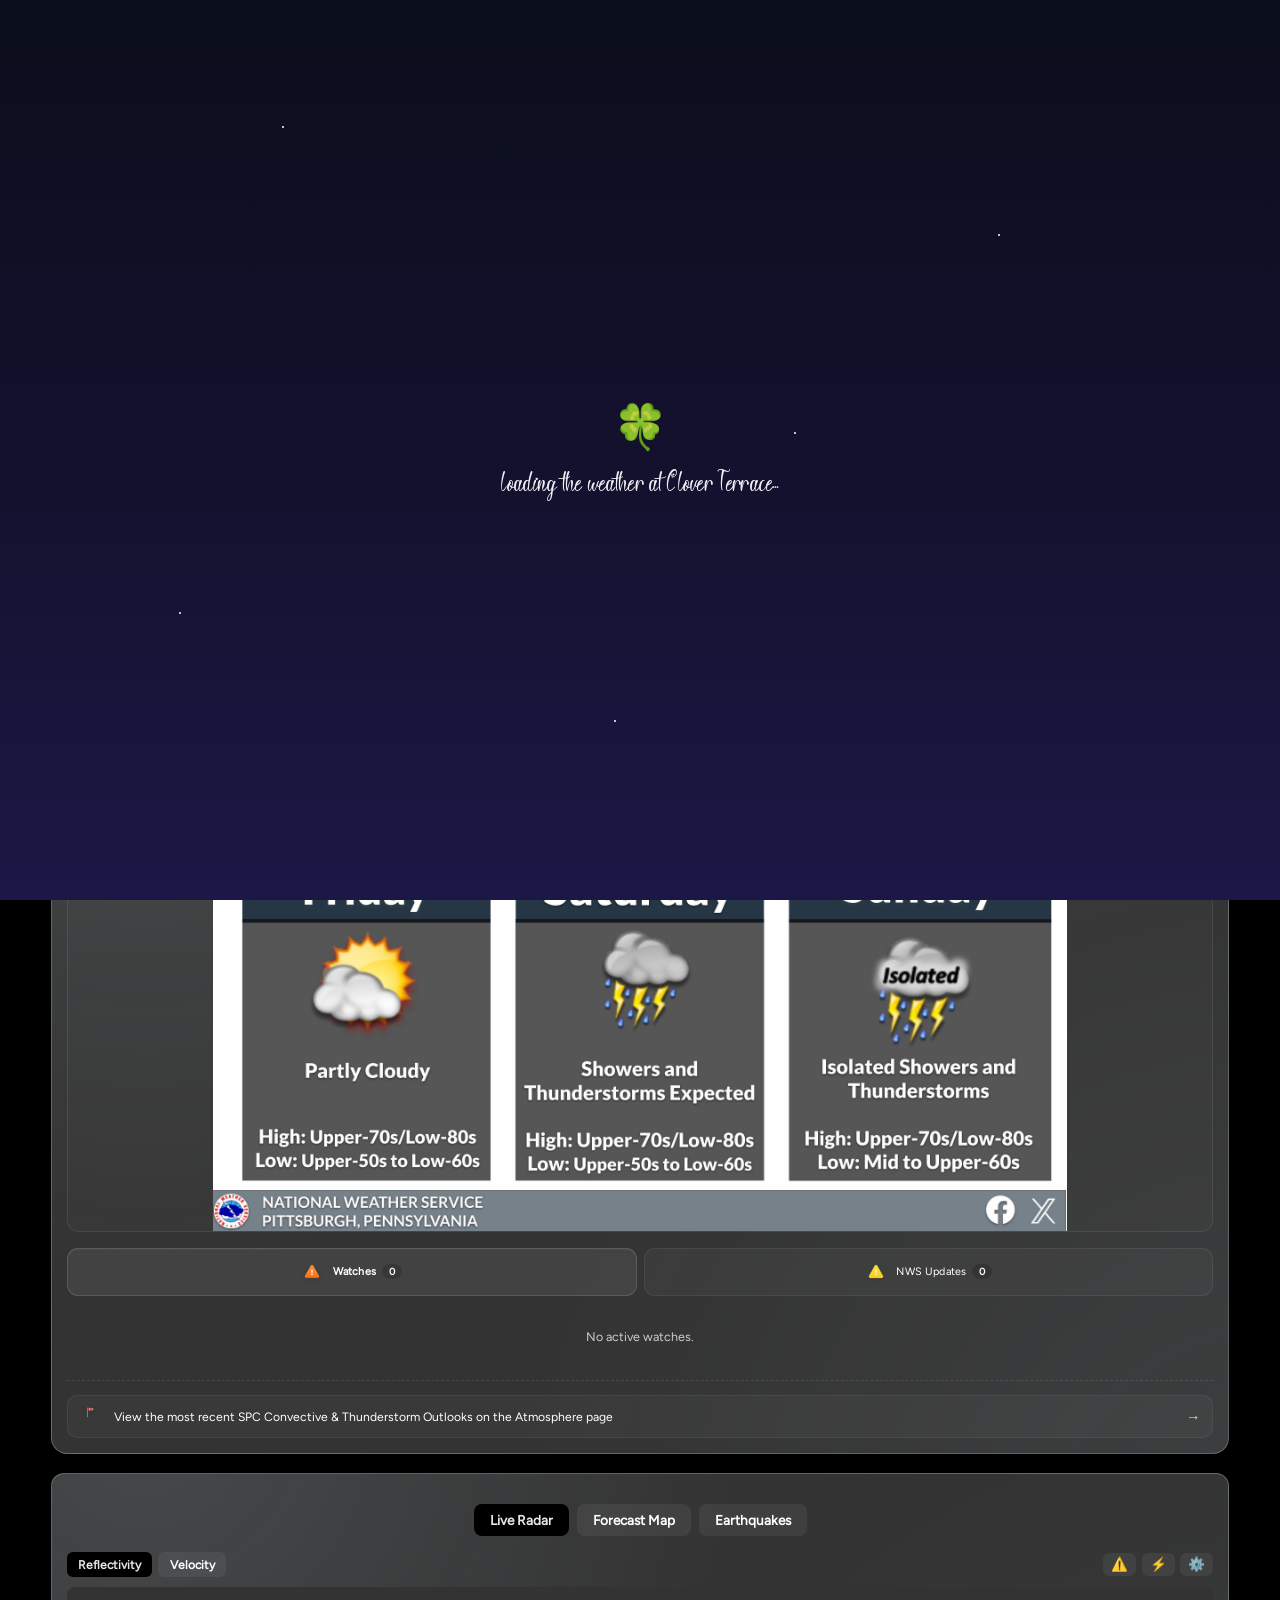
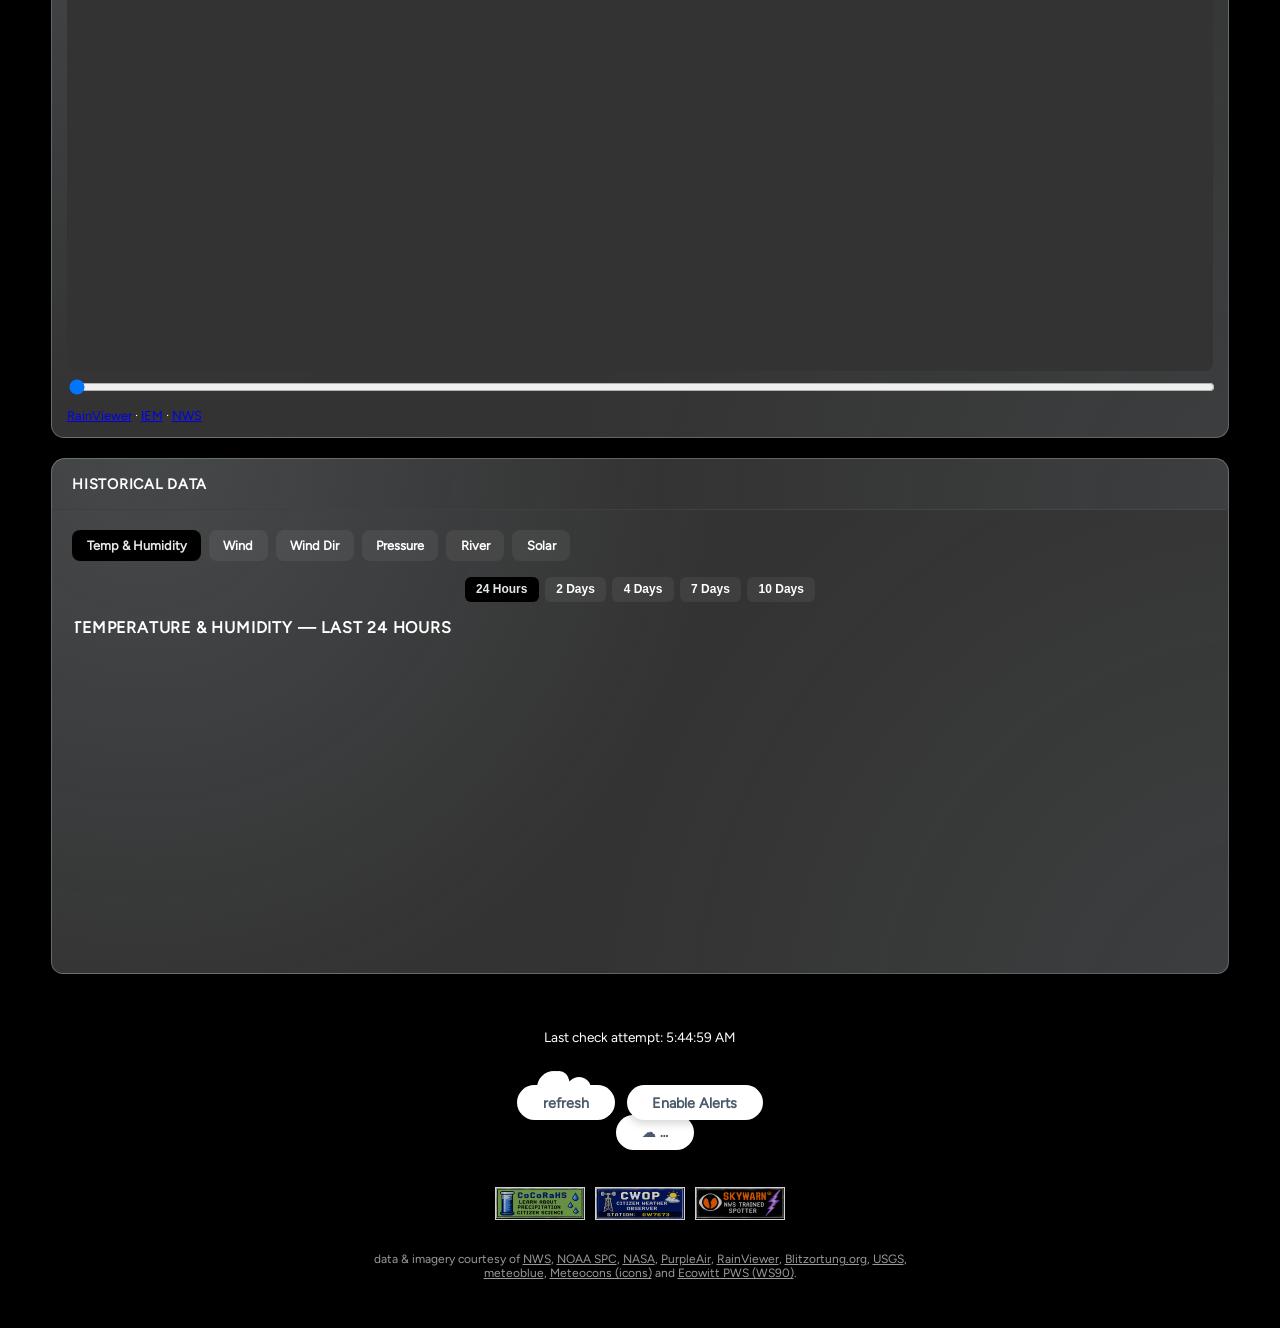
==== commit 8b8b4af4: "Add files via upload" ====
--- a/index.html
+++ b/index.html
@@ -190,7 +190,7 @@
       </div>
 
       <div class="camera-card forecast-card" id="forecast-card">
-        <h2>Forecast</h2>
+        <h2><span class="card-icon"><img src="icons/partly-cloudy-day.svg" alt=""></span>Forecast</h2>
         <div class="forecast-flip-inner">
           <div class="forecast-flip-front">
             <div class="forecast-hourly-strip" id="forecast-hourly-strip"></div>
@@ -206,10 +206,7 @@
     <div class="desktop-right-rail">
       <div class="dashboard-grid">
 <div class="camera-card camera-photo-card sky-photo-card">
-  <div class="sky-photo-header">
-  <span class="card-icon"><img src="icons/star.svg" alt=""></span>
-  <h2>Sky</h2>
-  </div>
+  <h2><span class="card-icon"><img src="icons/star.svg" alt=""></span>Sky</h2>
 
     <div class="sky-photo-frame">
       <img id="camera-img" src="https://clover-wx-camera-1028879236258.us-central1.run.app/camera/latest.jpg" alt="Latest snapshot from the weather station camera">
--- a/css/site.css
+++ b/css/site.css
@@ -3237,6 +3237,18 @@
     background: rgba(255,255,255,0.22);
     outline: none;
   }
+/* mobile-first: #page-content is a centered flex column (align-items:
+   center), so without an explicit width this wrapper shrink-wraps to
+   its widest descendant instead of filling the viewport -- on mobile
+   that's the forecast card's hourly strip, which then forces the
+   whole page wider than the screen instead of scrolling internally
+   (it has its own overflow-x:auto, but that only clips once this
+   ancestor actually has a definite width to clip against). The
+   min-width:851px rules below still swap this to a bento grid on
+   desktop, unaffected by this. */
+.desktop-dashboard-layout {
+  width: 100%;
+}
 @media (min-width: 851px) {
   /* rails collapse so their children (hero grid, forecast, camera,
      sky, storm) become direct items of the bento grid below --
@@ -3276,6 +3288,19 @@
     }
 #subtitle { margin-bottom: clamp(1.1rem, 1.8vw, 1.6rem); }
 }
+/* ⚠️ CLEANUP NOTE: everything from here down to the .web-tools-grid
+   max-width:1050px override below reads like it belongs inside the
+   `@media (min-width: 851px)` block just above (h1/#subtitle layout) --
+   it's sitting outside it, unscoped, applying at every width including
+   mobile. Audited (Sept 2026) and confirmed NOT an active bug like
+   .desktop-dashboard-layout was: every width value here is written as
+   min(Xvw, Ypx) or clamp(...), which is self-limiting and can never
+   exceed the viewport on its own. The one non-self-limiting piece
+   (.web-tools-grid's old flat 300px column minimum) has been hardened
+   below to min(300px, 40vw) so it can't overflow either, independent of
+   the max-width:1050px override it used to rely on entirely. Still
+   worth properly re-homing into the media query above someday -- flagged
+   here so a future pass doesn't need to re-derive this. */
 #page-content {
     width: min(100%, 1320px);
     padding-inline: clamp(0.45rem, 1.5vw, 1.1rem);
@@ -3338,7 +3363,13 @@
 .web-tools-grid {
     width: min(82vw, 1320px);
     display: grid;
-    grid-template-columns: minmax(0, 1.55fr) minmax(300px, 0.85fr);
+    /* min(300px, 40vw) instead of a bare 300px: this two-column layout
+       only actually applies above 1050px (see the max-width:1050px
+       override below, which forces a single column under that), where
+       40vw is always > 300px so this is a no-op -- it's a safety net in
+       case that override ever moves/goes missing, so this column can't
+       force horizontal overflow on a narrow screen on its own. */
+    grid-template-columns: minmax(0, 1.55fr) minmax(min(300px, 40vw), 0.85fr);
     gap: clamp(0.95rem, 1.35vw, 1.35rem);
     align-items: start;
     margin-top: clamp(1rem, 1.8vw, 1.5rem);
